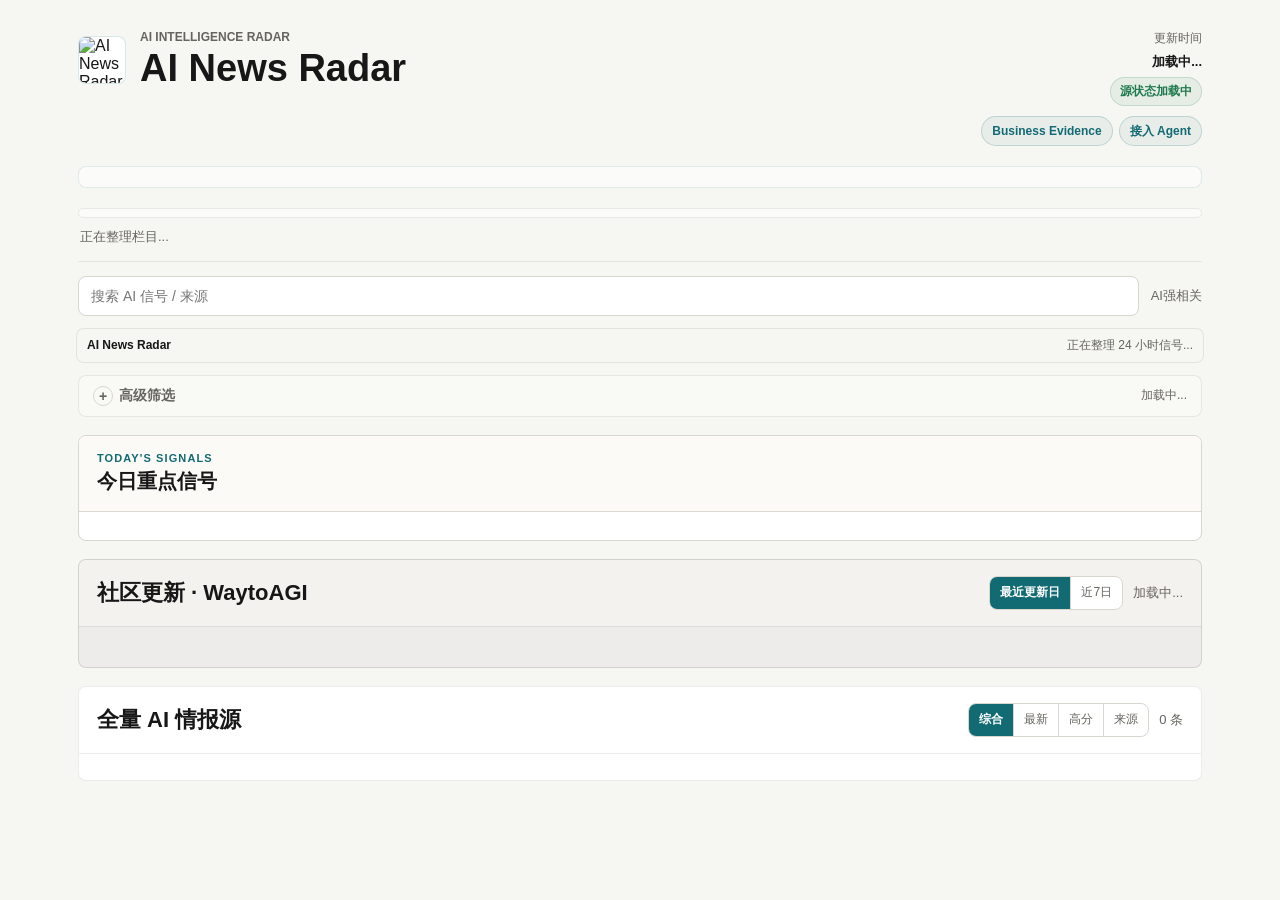
==== index.html @ 16240206 "feat: add english business evidence layer" ====
<!doctype html>
<html lang="zh-CN">
  <head>
    <meta charset="UTF-8" />
    <meta name="viewport" content="width=device-width, initial-scale=1.0" />
    <title>AI News Radar｜24 小时 AI 更新雷达</title>
    <meta
      name="description"
      content="自动整理过去 24 小时值得看的 AI、模型和开发者工具更新；伯乐Skill（Scout Skill）帮你从一堆信源里选出千里马。"
    />
    <link rel="canonical" href="https://learnprompt.github.io/ai-news-radar/" />
    <meta property="og:title" content="AI News Radar｜24 小时 AI 更新雷达" />
    <meta
      property="og:description"
      content="自动整理过去 24 小时值得看的 AI、模型和开发者工具更新；伯乐Skill（Scout Skill）帮你从一堆信源里选出千里马。"
    />
    <meta property="og:type" content="website" />
    <meta property="og:url" content="https://learnprompt.github.io/ai-news-radar/" />
    <meta property="og:site_name" content="AI News Radar" />
    <meta name="application-name" content="AI News Radar" />
    <meta name="theme-color" content="#f6f6f2" />
    <meta name="mobile-web-app-capable" content="yes" />
    <meta name="apple-mobile-web-app-title" content="AI News Radar" />
    <meta name="apple-mobile-web-app-capable" content="yes" />
    <meta name="apple-mobile-web-app-status-bar-style" content="default" />
    <meta name="twitter:card" content="summary" />
    <meta name="twitter:title" content="AI News Radar｜24 小时 AI 更新雷达" />
    <meta
      name="twitter:description"
      content="自动整理过去 24 小时值得看的 AI、模型和开发者工具更新；伯乐Skill（Scout Skill）帮你从一堆信源里选出千里马。"
    />
    <link rel="icon" href="./assets/logo.svg" type="image/svg+xml" />
    <link rel="icon" href="./assets/icons/favicon-32.png" sizes="32x32" type="image/png" />
    <link rel="apple-touch-icon" href="./assets/icons/apple-touch-icon.png" sizes="180x180" />
    <link rel="manifest" href="./site.webmanifest" />
    <link rel="stylesheet" href="./assets/styles.css?v=ui-polish-0626a" />
  </head>
  <body>
    <main class="shell">
      <header class="hero">
        <div class="hero-main">
          <div class="hero-headline">
            <img class="hero-logo" src="./assets/logo.svg" alt="AI News Radar Logo" />
            <div>
              <p class="hero-tag">AI INTELLIGENCE RADAR</p>
              <h1>AI News Radar</h1>
            </div>
          </div>
        </div>
        <div class="hero-meta">
          <span class="updated-label">更新时间</span>
          <span class="updated" id="updatedAt">加载中...</span>
          <span class="source-status-pill" id="sourceStatusPill">源状态加载中</span>
          <div class="hero-links" aria-label="项目入口">
            <a class="hero-link" href="./business.html">Business Evidence</a>
            <a
              class="hero-link"
              href="https://github.com/moonstachain/ai-news-radar"
              target="_blank"
              rel="noopener noreferrer"
            >接入 Agent</a>
          </div>
        </div>

        <section class="stats" id="stats"></section>

        <section class="section-nav-wrap" aria-label="内容栏目">
          <div class="section-tabs" id="sectionTabs" role="tablist" aria-label="AI 新闻栏目"></div>
          <div class="section-summary" id="sectionSummary">正在整理栏目...</div>
        </section>
      </header>

      <section class="primary-controls">
        <input id="searchInput" type="search" placeholder="搜索 AI 信号 / 来源" />
        <div class="mode-hint" id="modeHint">AI强相关</div>
      </section>

      <div class="sticky-summary-bar" aria-label="当前视图摘要">
        <strong>AI News Radar</strong>
        <span id="stickySummaryText">正在整理 24 小时信号...</span>
      </div>

      <details class="advanced-panel">
        <summary>
          <span>高级筛选</span>
          <span class="advanced-summary" id="advancedSummary">加载中...</span>
        </summary>
        <div class="advanced-content">
          <div class="advanced-controls">
            <label class="field">
              <span>时间范围</span>
              <select id="timeRangeSelect" aria-label="时间范围">
                <option value="24h">过去 24 小时</option>
              </select>
            </label>
            <label class="field">
              <span>来源类型</span>
              <select id="sourceTypeSelect">
                <option value="">全部来源</option>
                <option value="official">官方 / 一手</option>
                <option value="media">精选媒体 / 日报</option>
                <option value="community">社区 / HN / Builders</option>
                <option value="rss">RSS / OPML</option>
                <option value="aggregate">聚合源</option>
                <option value="creator">自媒体</option>
                <option value="advanced">进阶源</option>
              </select>
            </label>
            <label class="field">
              <span>内容类型</span>
              <select id="sectionSelect"></select>
            </label>
            <label class="field">
              <span>信号等级</span>
              <select id="signalLevelSelect">
                <option value="">全部信号</option>
                <option value="high">高优先级</option>
                <option value="curated">精选 / 官方</option>
                <option value="multi">多源验证</option>
              </select>
            </label>
            <label class="field">
              <span>具体来源</span>
              <select id="siteSelect">
                <option value="">全部站点</option>
              </select>
            </label>
            <div class="field">
              <span>AI 相关度</span>
              <div class="mode-switch">
                <button id="modeAiBtn" class="mode-btn active" type="button">AI强相关</button>
                <button id="modeAllBtn" class="mode-btn" type="button">全量</button>
              </div>
            </div>
            <label id="allDedupeWrap" class="all-dedupe" for="allDedupeToggle">
              <input id="allDedupeToggle" type="checkbox" checked />
              <span class="all-dedupe-dot"></span>
              <span id="allDedupeLabel">去重开</span>
            </label>
          </div>
          <div class="source-health" id="sourceHealth">源状态加载中...</div>
          <details class="source-detail-panel">
            <summary>查看源状态详情</summary>
            <div class="source-health-details" id="sourceHealthDetails"></div>
            <section class="coverage-strip" id="coverageStrip" aria-label="Source coverage status"></section>
            <section class="source-status-table" id="sourceStatusTable" aria-label="源状态详情"></section>
            <section class="site-pills" id="sitePills"></section>
          </details>
        </div>
      </details>

      <section class="bole-picks-wrap" aria-label="今日 Top 3" id="bolePicksWrap">
        <div class="bole-picks-head">
          <div>
            <p class="section-eyebrow">TODAY'S SIGNALS</p>
            <h2 id="topStoriesTitle">今日重点信号</h2>
          </div>
          <div class="bole-head-tools">
            <div class="bole-view-toggle" id="boleViewToggle" hidden>
              <button id="boleHotBtn" class="mode-btn" type="button">当前热点</button>
              <button id="boleTimelineBtn" class="mode-btn" type="button">时间线</button>
            </div>
            <span id="bolePicksMeta">按评分排序</span>
          </div>
        </div>
        <div id="bolePicksList" class="bole-board"></div>
      </section>

      <section class="waytoagi-wrap">
        <div class="waytoagi-head">
          <h2>社区更新 · WaytoAGI</h2>
          <div class="waytoagi-tools">
            <div class="waytoagi-switch">
              <button id="waytoagiTodayBtn" class="waytoagi-btn active" type="button">最近更新日</button>
              <button id="waytoagi7dBtn" class="waytoagi-btn" type="button">近7日</button>
            </div>
            <span id="waytoagiUpdatedAt">加载中...</span>
          </div>
        </div>
        <div id="waytoagiMeta" class="waytoagi-meta"></div>
        <div id="waytoagiList" class="waytoagi-list"></div>
      </section>

      <section class="list-wrap">
        <div class="list-head">
          <h2 id="listTitle">全量 AI 情报源</h2>
          <div class="list-head-tools">
            <div class="list-sort-tools" id="listSortTools" role="group" aria-label="全量列表排序">
              <button class="list-sort-btn active" type="button" data-sort="priority" title="综合来源权重、AI相关度、新鲜度与信号强度">综合</button>
              <button class="list-sort-btn" type="button" data-sort="latest" title="按发布时间或发现时间倒序">最新</button>
              <button class="list-sort-btn" type="button" data-sort="ai" title="按高相关度信号倒序">高分</button>
              <button class="list-sort-btn" type="button" data-sort="source" title="按来源聚合度整理">来源</button>
            </div>
            <span id="resultCount">0 条</span>
          </div>
        </div>
        <div id="newsList" class="news-list"></div>
      </section>

    </main>

    <template id="itemTpl">
      <article class="news-card">
        <a class="title" target="_blank" rel="noopener noreferrer"></a>
        <div class="meta-row">
          <span class="site"></span>
          <span class="category"></span>
          <span class="source"></span>
          <time class="time"></time>
        </div>
        <p class="news-summary"></p>
      </article>
    </template>

    <script src="https://cdn.jsdelivr.net/npm/gsap@3.13.0/dist/gsap.min.js" integrity="sha384-HOvlOYPIs/zjoIkWUGXkVmXsjr8GuZLV+Q+rcPwmJOVZVpvTSXQChiN4t9Euv9Vc" crossorigin="anonymous" defer></script>
    <script src="./assets/motion.js?v=ui-adjustment-0620a" defer></script>
    <script src="./assets/app.js?v=ui-polish-0626a" defer></script>
  </body>
</html>
---- assets/styles.css ----
:root {
  --bg: #f6f6f2;
  --bg-alt: #eeecea;
  --surface: #ffffff;
  --surface-soft: #fbfaf7;
  --surface-alt: #f4f2ef;
  --ink: #171717;
  --ink-soft: #3f3d39;
  --muted: #66645f;
  --muted-soft: #8b8780;
  --line: #d9d6ce;
  --line-soft: rgba(23, 23, 23, 0.08);
  --accent: #126a73;
  --accent-warm: #b55231;
  --good: #1f7a4d;
  --warn: #9a6700;
  --bad: #b42318;
  --radius: 8px;
}

* {
  box-sizing: border-box;
}

html,
body {
  margin: 0;
  min-height: 100%;
  font-family: -apple-system, BlinkMacSystemFont, "Segoe UI", "Noto Sans SC", "Microsoft YaHei", sans-serif;
  color: var(--ink);
  background: var(--bg);
}

button,
input,
select {
  font: inherit;
}

button {
  cursor: pointer;
}

.shell {
  max-width: 1160px;
  margin: 0 auto;
  padding: 30px 18px 56px;
}

.hero {
  display: grid;
  grid-template-columns: minmax(0, 1fr) auto;
  gap: 18px 28px;
  padding-bottom: 14px;
  border-bottom: 1px solid var(--line-soft);
}

.hero-main {
  min-width: 0;
}

.hero-headline {
  display: flex;
  gap: 14px;
  align-items: center;
}

.hero-headline > div {
  min-width: 0;
}

.hero-logo {
  width: 48px;
  height: 48px;
  border: 1px solid rgba(18, 106, 115, 0.16);
  border-radius: var(--radius);
  background: var(--surface);
}

.hero-tag {
  margin: 0;
  font-size: 12px;
  letter-spacing: 0;
  color: var(--muted);
  font-weight: 720;
}

.hero h1 {
  margin: 4px 0 0;
  font-size: 38px;
  line-height: 1.08;
  overflow-wrap: break-word;
}

.hero-meta {
  align-self: start;
  display: grid;
  gap: 6px;
  min-width: 178px;
  padding: 0;
  border: 0;
  border-radius: var(--radius);
  background: transparent;
  justify-items: end;
  text-align: right;
}

.updated-label {
  color: var(--muted);
  font-size: 12px;
}

.updated {
  color: var(--ink);
  font-size: 13px;
  font-weight: 700;
}

.source-status-pill {
  display: inline-flex;
  width: max-content;
  max-width: 100%;
  align-items: center;
  gap: 6px;
  border: 1px solid rgba(31, 122, 77, 0.18);
  border-radius: 999px;
  padding: 5px 9px;
  color: var(--good);
  background: rgba(31, 122, 77, 0.07);
  font-size: 12px;
  font-weight: 740;
}

.source-status-pill.warn {
  color: var(--warn);
  border-color: rgba(154, 103, 0, 0.22);
  background: rgba(154, 103, 0, 0.08);
}

.source-status-pill.bad {
  color: var(--bad);
  border-color: rgba(180, 35, 24, 0.22);
  background: rgba(180, 35, 24, 0.07);
}

.hero-links {
  display: flex;
  flex-wrap: wrap;
  justify-content: flex-end;
  gap: 6px;
  margin-top: 4px;
}

.hero-link {
  display: inline-flex;
  align-items: center;
  justify-content: center;
  min-height: 30px;
  border: 1px solid rgba(18, 106, 115, 0.2);
  border-radius: 999px;
  padding: 5px 10px;
  color: var(--accent);
  background: rgba(18, 106, 115, 0.06);
  font-size: 12px;
  font-weight: 740;
  line-height: 1;
  text-decoration: none;
  white-space: nowrap;
}

.hero-link:hover {
  border-color: rgba(18, 106, 115, 0.36);
  background: rgba(18, 106, 115, 0.1);
}

.business-body {
  background: #f4f4ef;
}

.business-shell {
  width: min(1180px, calc(100% - 32px));
  margin: 0 auto;
  padding: 30px 0 58px;
}

.business-hero,
.business-section-head,
.business-two-col {
  display: flex;
  align-items: flex-start;
  justify-content: space-between;
  gap: 22px;
}

.business-hero {
  border-bottom: 1px solid var(--line-soft);
  padding-bottom: 18px;
}

.business-hero h1 {
  margin: 6px 0 0;
  font-size: clamp(34px, 6vw, 64px);
  line-height: 0.96;
  max-width: 860px;
}

.business-subtitle {
  max-width: 760px;
  margin: 14px 0 0;
  color: var(--ink-soft);
  font-size: 17px;
  line-height: 1.55;
}

.business-nav {
  display: flex;
  flex-wrap: wrap;
  justify-content: flex-end;
  gap: 8px;
}

.business-kpis {
  display: grid;
  grid-template-columns: repeat(4, minmax(0, 1fr));
  gap: 10px;
  margin: 18px 0;
}

.business-kpi,
.business-card,
.business-cluster,
.business-case,
.business-source-list {
  border: 1px solid var(--line-soft);
  border-radius: var(--radius);
  background: rgba(255, 255, 255, 0.72);
}

.business-kpi {
  padding: 15px;
}

.business-kpi strong {
  display: block;
  font-size: 26px;
  line-height: 1;
}

.business-kpi span {
  display: block;
  margin-top: 7px;
  color: var(--muted);
  font-size: 13px;
  font-weight: 720;
}

.business-section {
  margin-top: 26px;
}

.business-section h2 {
  margin: 4px 0 0;
  font-size: 24px;
}

.business-brief-grid {
  display: grid;
  grid-template-columns: repeat(2, minmax(0, 1fr));
  gap: 12px;
  margin-top: 12px;
}

.business-card,
.business-case {
  padding: 16px;
}

.business-card h3,
.business-cluster h3,
.business-case h3 {
  margin: 0;
  font-size: 18px;
  line-height: 1.28;
}

.business-card p,
.business-cluster p,
.business-case p {
  color: var(--ink-soft);
  line-height: 1.5;
}

.business-card ul {
  margin: 12px 0 0;
  padding-left: 18px;
}

.business-card li {
  margin: 6px 0;
  color: var(--muted);
}

.business-card a,
.business-case a {
  color: var(--accent);
  text-decoration: none;
}

.business-rank {
  color: var(--accent-warm);
  font-size: 12px;
  font-weight: 800;
  margin-bottom: 8px;
}

.business-tags {
  display: flex;
  flex-wrap: wrap;
  gap: 6px;
  margin-top: 10px;
}

.business-tags span {
  border: 1px solid rgba(18, 106, 115, 0.16);
  border-radius: 999px;
  padding: 4px 8px;
  color: var(--accent);
  background: rgba(18, 106, 115, 0.06);
  font-size: 12px;
  font-weight: 740;
}

.business-action {
  margin-top: 12px;
  border-left: 3px solid var(--accent);
  padding-left: 10px;
  color: var(--ink);
  font-size: 13px;
  line-height: 1.45;
}

.business-cluster-list,
.business-case-list {
  display: grid;
  gap: 10px;
  margin-top: 12px;
}

.business-cluster {
  display: grid;
  grid-template-columns: 58px minmax(0, 1fr);
  gap: 14px;
  padding: 15px;
}

.business-cluster-score {
  display: grid;
  place-items: center;
  width: 48px;
  height: 48px;
  border-radius: var(--radius);
  background: rgba(181, 82, 49, 0.1);
  color: var(--accent-warm);
  font-weight: 820;
}

.business-two-col {
  display: grid;
  grid-template-columns: minmax(0, 1.35fr) minmax(300px, 0.65fr);
}

.business-source-list {
  display: grid;
  gap: 0;
  margin-top: 12px;
  overflow: hidden;
}

.business-source-row {
  display: flex;
  justify-content: space-between;
  gap: 14px;
  border-bottom: 1px solid var(--line-soft);
  padding: 10px 12px;
  color: var(--ink-soft);
  font-size: 13px;
}

.business-source-row:last-child {
  border-bottom: 0;
}

.business-source-row strong {
  color: var(--bad);
}

.business-source-row.ok strong {
  color: var(--good);
}

.stats {
  grid-column: 1 / -1;
  display: flex;
  min-width: 0;
  flex-wrap: nowrap;
  align-items: center;
  gap: clamp(6px, 1.2vw, 14px);
  margin-top: 2px;
  border: 1px solid rgba(18, 106, 115, 0.12);
  border-radius: var(--radius);
  padding: 10px 14px;
  background: rgba(255, 255, 255, 0.58);
  overflow: hidden;
  white-space: nowrap;
}

.section-nav-wrap {
  grid-column: 1 / -1;
  display: grid;
  gap: 10px;
  padding-top: 2px;
}

.section-tabs {
  display: flex;
  gap: 4px;
  align-items: center;
  overflow-x: auto;
  scrollbar-width: none;
  -webkit-overflow-scrolling: touch;
  border: 1px solid var(--line-soft);
  border-radius: var(--radius);
  padding: 4px;
  background: rgba(255, 255, 255, 0.52);
}

.section-tabs::-webkit-scrollbar {
  display: none;
}

.section-tab {
  flex: 0 0 auto;
  min-height: 40px;
  display: inline-flex;
  align-items: center;
  gap: 8px;
  border: 1px solid transparent;
  border-radius: var(--radius);
  padding: 0 11px;
  color: var(--muted);
  background: transparent;
  font-size: 13px;
}

.section-tab span,
.section-tab strong {
  line-height: 1;
  white-space: nowrap;
}

.section-tab strong {
  min-width: 22px;
  border-radius: 999px;
  padding: 3px 6px;
  color: var(--accent);
  background: transparent;
  font-size: 11px;
  text-align: center;
}

.section-tab.active {
  color: #fff;
  border-color: var(--accent);
  background: var(--accent);
  font-weight: 780;
}

.section-tab.active strong {
  color: var(--accent);
  background: #fff;
}

.section-summary {
  min-width: 0;
  border: 0;
  border-radius: 0;
  padding: 0 2px;
  color: var(--muted);
  background: transparent;
  font-size: 13px;
  line-height: 1.45;
  overflow-wrap: anywhere;
}

.stat {
  min-width: 0;
  display: inline-flex;
  flex: 0 1 auto;
  align-items: center;
  gap: 4px;
  border: 0;
  background: transparent;
  border-radius: 0;
  padding: 0;
}

.stat-prefix {
  flex: 0 0 auto;
  color: var(--ink);
  font-size: clamp(13px, 1.35vw, 15px);
  line-height: 1;
  font-weight: 780;
  white-space: nowrap;
}

.stat .k {
  font-size: 12px;
  line-height: 1;
  color: var(--muted);
  white-space: nowrap;
}

.stat .v {
  margin-top: 0;
  font-size: clamp(15px, 1.65vw, 19px);
  line-height: 1;
  font-weight: 820;
  font-variant-numeric: tabular-nums;
  white-space: nowrap;
}

.stat + .stat::before {
  content: "·";
  color: var(--muted-soft);
  margin-right: 0;
}

.coverage-strip {
  grid-column: 1 / -1;
  display: grid;
  grid-template-columns: repeat(3, minmax(0, 1fr));
  gap: 8px;
  padding: 0 12px 12px;
}

.coverage-card {
  min-width: 0;
  display: grid;
  gap: 4px;
  border: 1px solid var(--line);
  border-radius: var(--radius);
  padding: 10px 11px;
  background: var(--surface-soft);
}

.coverage-card strong {
  min-width: 0;
  color: var(--ink);
  font-size: 17px;
  line-height: 1.15;
  overflow-wrap: anywhere;
}

.coverage-label,
.coverage-meta {
  min-width: 0;
  color: var(--muted);
  font-size: 11px;
  line-height: 1.3;
  overflow-wrap: anywhere;
}

.coverage-card.ok strong {
  color: var(--good);
}

.coverage-card.warn strong {
  color: var(--warn);
}

.coverage-card.signal {
  border-color: rgba(18, 106, 115, 0.3);
}

.coverage-card.official {
  border-color: rgba(31, 122, 77, 0.28);
}

.coverage-card.builders {
  border-color: rgba(181, 82, 49, 0.32);
}

.coverage-card.creator {
  border-color: rgba(135, 72, 96, 0.3);
}

.coverage-card.aggregate {
  border-color: rgba(102, 100, 95, 0.32);
}

.coverage-card.private {
  border-color: rgba(154, 103, 0, 0.3);
}

.primary-controls {
  margin-top: 14px;
  display: grid;
  grid-template-columns: minmax(0, 1fr) auto;
  gap: 12px;
  align-items: center;
}

input,
select {
  width: 100%;
  border: 1px solid var(--line);
  background: var(--surface);
  color: var(--ink);
  border-radius: var(--radius);
  padding: 11px 12px;
  font-size: 14px;
}

input:focus,
select:focus,
button:focus-visible,
summary:focus-visible {
  outline: 2px solid rgba(18, 106, 115, 0.35);
  outline-offset: 2px;
}

.mode-hint {
  color: var(--muted);
  font-size: 13px;
  white-space: nowrap;
}

.sticky-summary-bar {
  position: sticky;
  z-index: 9;
  top: 0;
  display: flex;
  min-width: 0;
  align-items: center;
  justify-content: space-between;
  gap: 12px;
  margin: 12px -2px 0;
  border: 1px solid rgba(23, 23, 23, 0.08);
  border-radius: var(--radius);
  padding: 8px 10px;
  color: var(--muted);
  background: rgba(246, 246, 242, 0.88);
  backdrop-filter: blur(12px);
  font-size: 12px;
}

.sticky-summary-bar strong {
  flex: 0 0 auto;
  color: var(--ink);
  font-size: 12px;
}

.sticky-summary-bar span {
  min-width: 0;
  overflow: hidden;
  text-align: right;
  text-overflow: ellipsis;
  white-space: nowrap;
}

.advanced-panel {
  margin-top: 12px;
  border: 1px solid rgba(23, 23, 23, 0.08);
  border-radius: var(--radius);
  background: rgba(251, 250, 247, 0.66);
}

.advanced-panel > summary {
  position: relative;
  display: flex;
  justify-content: space-between;
  gap: 12px;
  align-items: center;
  padding: 11px 14px 11px 40px;
  color: var(--ink);
  font-size: 14px;
  font-weight: 700;
  list-style: none;
  cursor: pointer;
}

.advanced-panel:not([open]) > summary {
  color: var(--muted);
  font-weight: 650;
}

.advanced-panel > summary::-webkit-details-marker {
  display: none;
}

.advanced-panel > summary::before {
  content: "+";
  width: 18px;
  height: 18px;
  position: absolute;
  left: 14px;
  top: 50%;
  transform: translateY(-50%);
  display: grid;
  place-items: center;
  border: 1px solid var(--line);
  border-radius: 50%;
  color: var(--muted);
  font-weight: 700;
}

.advanced-panel > summary > span:first-child {
  min-width: 0;
}

.advanced-panel[open] > summary::before {
  content: "-";
}

.advanced-summary {
  color: var(--muted);
  font-size: 12px;
  font-weight: 400;
  white-space: nowrap;
}

.advanced-content {
  display: grid;
  gap: 14px;
  padding: 0 14px 14px;
  border-top: 1px solid var(--line-soft);
}

.advanced-controls {
  display: grid;
  grid-template-columns: repeat(4, minmax(0, 1fr));
  gap: 10px;
  align-items: end;
  padding-top: 14px;
}

.field {
  display: grid;
  gap: 6px;
  color: var(--muted);
  font-size: 12px;
}

.mode-switch {
  display: inline-flex;
  border: 1px solid var(--line);
  border-radius: var(--radius);
  overflow: hidden;
  background: var(--surface-soft);
}

.mode-btn {
  min-height: 40px;
  border: 0;
  border-left: 1px solid var(--line);
  background: transparent;
  color: var(--muted);
  padding: 0 13px;
  font-size: 13px;
}

.mode-btn:first-child {
  border-left: 0;
}

.mode-btn.active {
  background: var(--accent);
  color: #fff;
  font-weight: 700;
}

.all-dedupe {
  display: none;
  min-height: 40px;
  align-items: center;
  gap: 8px;
  border: 1px solid var(--line);
  border-radius: var(--radius);
  padding: 0 12px;
  font-size: 13px;
  color: var(--muted);
  background: var(--surface-soft);
  cursor: pointer;
  user-select: none;
}

.all-dedupe.show {
  display: inline-flex;
}

.all-dedupe input {
  position: absolute;
  opacity: 0;
  width: 0;
  height: 0;
}

.all-dedupe-dot {
  width: 12px;
  height: 12px;
  border-radius: 50%;
  border: 1px solid rgba(23, 23, 23, 0.25);
  background: rgba(23, 23, 23, 0.16);
}

.all-dedupe input:checked + .all-dedupe-dot {
  border-color: rgba(18, 106, 115, 0.65);
  background: var(--accent);
}

.source-health {
  display: grid;
  gap: 10px;
}

.source-health-summary {
  display: flex;
  min-width: 0;
  align-items: center;
  justify-content: space-between;
  gap: 12px;
  border: 1px solid rgba(31, 122, 77, 0.16);
  border-radius: var(--radius);
  padding: 11px 12px;
  color: var(--muted);
  background: rgba(31, 122, 77, 0.05);
  font-size: 13px;
  line-height: 1.4;
}

.source-health-summary strong {
  color: var(--good);
  font-size: 15px;
}

.source-health-summary.warn {
  border-color: rgba(154, 103, 0, 0.2);
  background: rgba(154, 103, 0, 0.07);
}

.source-health-summary.warn strong {
  color: var(--warn);
}

.source-health-summary.bad {
  border-color: rgba(180, 35, 24, 0.22);
  background: rgba(180, 35, 24, 0.06);
}

.source-health-summary.bad strong {
  color: var(--bad);
}

.source-detail-panel {
  border: 1px solid var(--line-soft);
  border-radius: var(--radius);
  background: rgba(255, 255, 255, 0.48);
  overflow: hidden;
}

.source-detail-panel > summary {
  display: flex;
  align-items: center;
  justify-content: space-between;
  gap: 10px;
  padding: 10px 12px;
  color: var(--accent);
  font-size: 13px;
  font-weight: 760;
  cursor: pointer;
  list-style: none;
}

.source-detail-panel > summary::-webkit-details-marker {
  display: none;
}

.source-detail-panel > summary::after {
  content: "+";
  color: var(--muted);
  font-weight: 800;
}

.source-detail-panel[open] > summary::after {
  content: "-";
}

.source-health-details {
  display: grid;
  gap: 10px;
  padding: 0 12px 12px;
}

.health-grid {
  display: grid;
  grid-template-columns: repeat(6, minmax(0, 1fr));
  gap: 8px;
}

.health-metric {
  display: grid;
  gap: 3px;
  min-width: 0;
  border: 1px solid var(--line);
  border-radius: var(--radius);
  padding: 9px 10px;
  background: var(--surface-soft);
}

.health-metric-button {
  width: 100%;
  color: inherit;
  font: inherit;
  text-align: left;
  cursor: pointer;
}

.health-metric-button:hover,
.health-metric-button:focus-visible {
  border-color: var(--accent);
  outline: none;
}

.health-metric strong {
  font-size: 18px;
}

.health-label {
  color: var(--muted);
  font-size: 12px;
}

.health-metric.ok strong {
  color: var(--good);
}

.health-metric.warn strong {
  color: var(--warn);
}

.health-metric.bad strong {
  color: var(--bad);
}

.health-empty,
.health-ok {
  border: 1px dashed var(--line);
  border-radius: var(--radius);
  padding: 10px 12px;
  color: var(--muted);
  font-size: 13px;
}

.health-ok {
  color: var(--good);
  border-style: solid;
  background: rgba(31, 122, 77, 0.06);
}

.health-issues {
  display: grid;
  gap: 8px;
}

.health-author-list {
  border: 1px solid var(--line);
  border-radius: var(--radius);
  padding: 10px 12px;
  background: var(--surface-soft);
}

.health-author-list-title {
  font-size: 13px;
  font-weight: 700;
}

.health-author-list-meta {
  margin-top: 3px;
  color: var(--muted);
  font-size: 12px;
}

.health-author-list-items {
  display: flex;
  max-height: 220px;
  margin-top: 9px;
  gap: 6px;
  overflow: auto;
  flex-wrap: wrap;
  align-content: flex-start;
}

.health-author-list-items button {
  border: 1px solid var(--line);
  border-radius: 999px;
  padding: 3px 7px;
  color: var(--ink-soft);
  background: var(--surface);
  font: inherit;
  font-size: 12px;
  line-height: 1.25;
  cursor: pointer;
}

.health-author-list-items button:hover,
.health-author-list-items button:focus-visible {
  border-color: var(--accent);
  color: var(--accent);
  outline: none;
}

.health-issue {
  border: 1px solid rgba(180, 35, 24, 0.22);
  border-radius: var(--radius);
  padding: 10px 12px;
  background: rgba(180, 35, 24, 0.04);
}

.health-issue-title {
  color: var(--bad);
  font-size: 13px;
  font-weight: 700;
}

.health-issue ul {
  margin: 7px 0 0;
  padding-left: 18px;
  color: var(--muted);
  font-size: 12px;
  line-height: 1.45;
}

.source-status-table {
  padding: 0 12px 12px;
}

.source-table {
  display: grid;
  border: 1px solid var(--line-soft);
  border-radius: var(--radius);
  overflow: hidden;
  background: var(--surface);
}

.source-table-row {
  display: grid;
  grid-template-columns: minmax(160px, 1.4fr) minmax(96px, 0.8fr) minmax(64px, 0.5fr) minmax(56px, 0.4fr);
  gap: 10px;
  align-items: center;
  border-top: 1px solid var(--line-soft);
  padding: 9px 10px;
  color: var(--muted);
  font-size: 12px;
}

.source-table-row:first-child {
  border-top: 0;
}

.source-table-head {
  color: var(--ink-soft);
  background: rgba(246, 246, 242, 0.74);
  font-weight: 780;
}

.source-table-row span {
  min-width: 0;
  overflow: hidden;
  text-overflow: ellipsis;
  white-space: nowrap;
}

.source-table-row .ok {
  color: var(--good);
  font-weight: 760;
}

.source-table-row .bad {
  color: var(--bad);
  font-weight: 760;
}

.site-pills {
  display: flex;
  flex-wrap: wrap;
  gap: 8px;
  padding: 0 12px 12px;
}

.pill {
  border: 1px solid var(--line);
  background: var(--surface-soft);
  color: var(--ink);
  border-radius: 999px;
  padding: 6px 11px;
  cursor: pointer;
  font-size: 12px;
}

.pill.active {
  background: rgba(18, 106, 115, 0.11);
  border-color: rgba(18, 106, 115, 0.5);
  color: var(--accent);
  font-weight: 700;
}

.bole-picks-wrap,
.list-wrap,
.waytoagi-wrap {
  margin-top: 18px;
  border: 1px solid var(--line-soft);
  border-radius: var(--radius);
  background: var(--surface);
  overflow: hidden;
}

.list-wrap {
  background: var(--surface);
}

/* 双色交替：WaytoAGI 版块用深一档的底色，与伯乐精选 / AI信号流形成节奏感 */
.waytoagi-wrap {
  background: var(--bg-alt);
  border-color: rgba(23, 23, 23, 0.12);
}

.bole-picks-head,
.list-head,
.waytoagi-head {
  padding: 16px 18px;
  display: flex;
  flex-wrap: nowrap;
  justify-content: space-between;
  align-items: center;
  gap: 12px;
  border-bottom: 1px solid var(--line-soft);
  background: var(--surface);
}

/* WaytoAGI header 用对应的深档底色 */
.waytoagi-head {
  background: var(--surface-alt);
  border-bottom-color: rgba(23, 23, 23, 0.1);
}

.bole-picks-head h2,
.list-head h2,
.waytoagi-head h2 {
  margin: 0;
  font-size: 22px;
}

#bolePicksMeta,
#resultCount,
#waytoagiUpdatedAt {
  color: var(--muted);
  font-size: 13px;
  white-space: nowrap;
}

#bolePicksMeta {
  display: none;
}

.list-head-tools {
  display: flex;
  align-items: center;
  justify-content: flex-end;
  gap: 10px;
  min-width: 0;
  flex-wrap: wrap;
}

.list-sort-tools {
  display: inline-flex;
  max-width: 100%;
  border: 1px solid var(--line);
  border-radius: var(--radius);
  overflow: hidden;
  background: var(--surface);
}

.list-sort-btn {
  min-height: 32px;
  border: 0;
  border-left: 1px solid var(--line);
  padding: 0 10px;
  background: transparent;
  color: var(--muted);
  cursor: pointer;
  font-size: 12px;
  white-space: nowrap;
}

.list-sort-btn:first-child {
  border-left: 0;
}

.list-sort-btn.active {
  background: var(--accent);
  color: #fff;
  font-weight: 780;
}

.section-eyebrow {
  margin: 0 0 4px;
  color: var(--accent);
  font-size: 11px;
  font-weight: 800;
  letter-spacing: 0.1em;
}

.bole-picks-wrap {
  position: relative;
  border-color: var(--line);
  background: var(--surface);
  box-shadow: none;
}

.bole-picks-head {
  position: relative;
  border-bottom-color: var(--line);
  background: var(--surface-soft);
}

.bole-picks-head > div:first-child {
  flex: 0 0 auto;
  min-width: max-content;
}

.bole-picks-head h2 {
  font-size: 20px;
  letter-spacing: 0;
  white-space: nowrap;
}

.bole-head-tools {
  display: flex;
  align-items: center;
  gap: 10px;
  min-width: 0;
  flex-wrap: nowrap;
  justify-content: flex-end;
  flex: 1 1 auto;
  overflow: hidden;
}

.bole-view-toggle {
  flex: 0 0 auto;
  display: flex;
  border: 1px solid var(--line);
  border-radius: var(--radius);
  overflow: hidden;
  background: var(--surface);
}

.bole-view-toggle .mode-btn {
  min-height: 32px;
  font-size: 12.5px;
  cursor: pointer;
}

.bole-view-toggle[hidden] {
  display: none;
}

.bole-more-btn,
.list-more-btn {
  display: block;
  width: calc(100% - 32px);
  margin: 0 16px 16px;
  border: 1px solid var(--line);
  border-radius: var(--radius);
  background: var(--surface);
  color: var(--accent);
  cursor: pointer;
  font-size: 13px;
  font-weight: 760;
  min-height: 38px;
}

.bole-more-btn:hover,
.list-more-btn:hover {
  border-color: rgba(18, 106, 115, 0.38);
  background: rgba(18, 106, 115, 0.06);
}

.list-more-btn {
  margin-top: 12px;
}

.bole-board {
  display: grid;
  grid-template-columns: minmax(320px, 1.02fr) minmax(360px, 0.98fr);
  gap: 12px;
  padding: 14px 16px 16px;
}

.bole-lead-wrap {
  position: relative;
  min-width: 0;
}

.bole-ribbon {
  position: absolute;
  z-index: 2;
  top: 12px;
  left: 12px;
  border: 1px solid rgba(18, 106, 115, 0.22);
  border-radius: 999px;
  padding: 4px 8px;
  color: var(--accent);
  background: rgba(255, 255, 255, 0.9);
  font-size: 11px;
  font-weight: 800;
}

.bole-lead-card {
  min-height: 220px;
  height: 100%;
  display: grid;
  align-content: start;
  gap: 12px;
  padding: 72px 18px 18px;
  border: 1px solid rgba(18, 106, 115, 0.2);
  border-radius: var(--radius);
  color: var(--ink);
  text-decoration: none;
  background: linear-gradient(180deg, #ffffff 0%, var(--surface-soft) 100%);
  transition: border-color 180ms ease, background 180ms ease;
}

.bole-lead-card:hover {
  border-color: rgba(18, 106, 115, 0.5);
  background: #fff;
}

.bole-lead-top {
  position: absolute;
  top: 13px;
  right: 13px;
  left: 13px;
  display: flex;
  justify-content: space-between;
  gap: 12px;
  align-items: flex-start;
}

.bole-kicker {
  max-width: calc(100% - 76px);
  color: var(--muted);
  font-size: 12px;
  line-height: 1.35;
}

.bole-score-orb {
  width: 58px;
  height: 58px;
  flex: 0 0 auto;
  display: grid;
  place-items: center;
  border: 1px solid rgba(18, 106, 115, 0.24);
  border-radius: 50%;
  color: var(--accent);
  background: rgba(18, 106, 115, 0.08);
}

.bole-score-orb span {
  margin-top: 6px;
  font-size: 20px;
  line-height: 1;
  font-weight: 900;
}

.bole-score-orb small {
  margin-top: -13px;
  font-size: 10px;
  opacity: 0.82;
}

.bole-lead-title {
  max-width: 96%;
  font-size: clamp(21px, 2.35vw, 28px);
  line-height: 1.2;
  letter-spacing: -0.035em;
  font-weight: 820;
  overflow-wrap: anywhere;
}

.bole-lead-reason {
  max-width: 76ch;
  color: var(--muted);
  font-size: 13px;
  line-height: 1.5;
}

.bole-lead-foot {
  display: flex;
  flex-wrap: wrap;
  gap: 7px;
}

.bole-lead-foot span,
.bole-row-meta > span,
.bole-row-meta > strong {
  border: 1px solid var(--line);
  border-radius: 999px;
  padding: 3px 7px;
  background: var(--surface);
  color: var(--muted);
  font-size: 11px;
  line-height: 1.2;
}

.bole-side-list {
  position: relative;
  display: grid;
  gap: 8px;
  min-width: 0;
}

.bole-side-list::before {
  content: "";
  position: absolute;
  top: 8px;
  bottom: 8px;
  left: 76px;
  width: 1px;
  background: rgba(18, 106, 115, 0.22);
}

.bole-row {
  position: relative;
  display: grid;
  grid-template-columns: 62px minmax(0, 1fr);
  gap: 22px;
  align-items: stretch;
  color: var(--ink);
  text-decoration: none;
}

.bole-row::before {
  content: "";
  position: absolute;
  left: 72px;
  top: 18px;
  z-index: 1;
  width: 9px;
  height: 9px;
  border: 2px solid var(--accent);
  border-radius: 50%;
  background: var(--surface);
}

.bole-row-time {
  padding-top: 11px;
  color: var(--muted);
  font-size: 11px;
  line-height: 1.25;
  text-align: right;
}

.bole-row-body {
  min-width: 0;
  display: grid;
  gap: 6px;
  border: 1px solid var(--line);
  border-radius: var(--radius);
  padding: 10px 11px;
  background: var(--surface-soft);
  transition: border-color 160ms ease, background 160ms ease;
}

.bole-row:hover .bole-row-body {
  border-color: rgba(18, 106, 115, 0.42);
  background: #fff;
}

.bole-row-meta {
  display: flex;
  flex-wrap: wrap;
  gap: 6px;
  align-items: center;
}

.bole-row-meta > strong {
  color: var(--accent);
  background: rgba(18, 106, 115, 0.08);
}

.bole-row-meta .source-hit {
  font-weight: 720;
}

.bole-row-title {
  color: var(--ink);
  font-size: 14px;
  font-weight: 760;
  line-height: 1.42;
  overflow-wrap: anywhere;
}

.bole-row-reason {
  color: var(--muted);
  font-size: 12px;
  line-height: 1.4;
  overflow: hidden;
  display: -webkit-box;
  -webkit-line-clamp: 1;
  -webkit-box-orient: vertical;
}

.bole-empty {
  grid-column: 1 / -1;
  border: 1px dashed var(--line);
  border-radius: var(--radius);
  padding: 14px;
  color: var(--muted);
  font-size: 13px;
}

.bole-board {
  display: block;
  padding: 12px 16px 16px;
}

.top-stories-grid {
  display: grid;
  grid-template-columns: minmax(0, 1.15fr) minmax(300px, 0.85fr);
  gap: 12px;
  align-items: stretch;
  padding: 14px 18px 18px;
}

.top-stories-grid > .top-story-card.lead {
  grid-row: span 2;
}

.bole-story-panel {
  grid-column: 1 / -1;
  display: grid;
  gap: 10px;
  margin-top: 2px;
  border-top: 1px solid var(--line);
  padding-top: 12px;
}

.bole-story-panel-head {
  color: var(--muted);
  font-size: 12px;
  font-weight: 760;
}

.top-story-card {
  position: relative;
  min-width: 0;
  display: flex;
  flex-direction: column;
  gap: 11px;
  min-height: 0;
  border: 1px solid var(--line-soft);
  border-radius: var(--radius);
  padding: 15px;
  color: var(--ink);
  background: #fff;
  text-decoration: none;
  transition: border-color 160ms ease, background 160ms ease, transform 0.18s ease, box-shadow 0.18s ease;
}

.top-story-card.lead {
  min-height: 350px;
  padding: 20px;
  border-color: rgba(18, 106, 115, 0.22);
  background: linear-gradient(180deg, #fff 0%, rgba(18, 106, 115, 0.035) 100%);
}

.top-story-card:hover {
  border-color: rgba(18, 106, 115, 0.42);
  background: #fff;
}

.top-rank,
.source-count {
  width: max-content;
  border: 1px solid rgba(18, 106, 115, 0.26);
  border-radius: 999px;
  padding: 3px 7px;
  color: var(--accent);
  background: rgba(18, 106, 115, 0.07);
  font-size: 11px;
  font-weight: 840;
}

.intel-meta,
.intel-card-meta {
  display: flex;
  flex-wrap: wrap;
  gap: 7px;
  align-items: center;
  color: var(--muted);
  font-size: 12px;
}

.intel-meta strong,
.intel-score {
  color: var(--accent);
}

.intel-meta .source-chip {
  border: 1px solid var(--line);
  border-radius: 999px;
  padding: 3px 7px;
  background: rgba(255, 255, 255, 0.72);
  font-size: 11px;
  line-height: 1.25;
}

.top-story-title,
.intel-title {
  color: var(--ink);
  font-weight: 790;
  line-height: 1.38;
  letter-spacing: 0;
  overflow-wrap: anywhere;
}

.top-story-title {
  display: -webkit-box;
  font-size: 18px;
  min-height: 0;
  overflow: hidden;
  -webkit-line-clamp: 3;
  -webkit-box-orient: vertical;
}

.top-story-card.lead .top-story-title {
  font-size: 25px;
  line-height: 1.24;
  -webkit-line-clamp: 4;
}

.top-story-summary,
.intel-reason {
  margin: 0;
  color: var(--muted);
  font-size: 13px;
  line-height: 1.48;
  overflow-wrap: anywhere;
}

.top-story-summary {
  display: -webkit-box;
  min-height: 0;
  overflow: hidden;
  -webkit-line-clamp: 2;
  -webkit-box-orient: vertical;
}

.top-story-card.lead .top-story-summary {
  font-size: 14px;
  -webkit-line-clamp: 3;
}

.top-story-why {
  display: grid;
  gap: 5px;
  border-left: 2px solid rgba(18, 106, 115, 0.28);
  padding-left: 10px;
}

.top-story-why span {
  color: var(--ink);
  font-size: 12px;
  font-weight: 820;
}

.top-story-why p {
  margin: 0;
  color: var(--muted);
  font-size: 13px;
  line-height: 1.5;
}

.top-story-card.secondary .top-story-why p {
  display: -webkit-box;
  overflow: hidden;
  -webkit-line-clamp: 2;
  -webkit-box-orient: vertical;
}

.intel-tags,
.intel-card-sources,
.intel-sources {
  display: flex;
  flex-wrap: wrap;
  gap: 6px;
  align-items: center;
}

.signal-tag,
.intel-tags > span,
.intel-card-sources > span,
.intel-card-sources > strong,
.intel-sources {
  border: 1px solid var(--line);
  border-radius: 999px;
  padding: 3px 7px;
  color: var(--muted);
  background: rgba(255, 255, 255, 0.72);
  font-size: 11px;
  line-height: 1.25;
}

.intel-tags > span {
  color: var(--accent);
  border-color: rgba(18, 106, 115, 0.22);
  background: rgba(18, 106, 115, 0.07);
  font-weight: 720;
}

.signal-tag.tone-official,
.ai-tag.tone-official {
  color: var(--good);
  border-color: rgba(31, 122, 77, 0.32);
  background: rgba(31, 122, 77, 0.08);
}

.signal-tag.tone-hot,
.ai-tag.tone-hot,
.signal-tag.tone-community,
.ai-tag.tone-community {
  color: var(--accent-warm);
  border-color: rgba(181, 82, 49, 0.32);
  background: rgba(181, 82, 49, 0.08);
}

.signal-tag.tone-models,
.ai-tag.tone-models {
  color: #2a658a;
  border-color: rgba(42, 101, 138, 0.3);
  background: rgba(42, 101, 138, 0.08);
}

.signal-tag.tone-devtools,
.ai-tag.tone-devtools {
  color: var(--accent);
  border-color: rgba(18, 106, 115, 0.28);
  background: rgba(18, 106, 115, 0.08);
}

.signal-tag.tone-aggregate,
.ai-tag.tone-aggregate {
  color: #5f6b75;
  border-color: rgba(95, 107, 117, 0.28);
  background: rgba(95, 107, 117, 0.08);
}

.signal-tag.tone-research,
.ai-tag.tone-research {
  color: #6b568f;
  border-color: rgba(107, 86, 143, 0.3);
  background: rgba(107, 86, 143, 0.08);
}

.signal-tag.tone-products,
.ai-tag.tone-products {
  color: #8a5b20;
  border-color: rgba(138, 91, 32, 0.3);
  background: rgba(138, 91, 32, 0.08);
}

.signal-tag.tone-creator,
.ai-tag.tone-creator {
  color: #874860;
  border-color: rgba(135, 72, 96, 0.3);
  background: rgba(135, 72, 96, 0.08);
}

.signal-tag.tone-industry,
.ai-tag.tone-industry {
  color: #5c6258;
  border-color: rgba(92, 98, 88, 0.3);
  background: rgba(92, 98, 88, 0.08);
}

.signal-tag.tone-strong,
.ai-tag.tone-strong {
  color: var(--good);
  border-color: rgba(31, 122, 77, 0.28);
  background: rgba(31, 122, 77, 0.08);
}

.signal-tag.tone-default,
.ai-tag.tone-default {
  color: var(--muted);
  border-color: rgba(102, 100, 95, 0.26);
  background: rgba(102, 100, 95, 0.06);
}

.top-story-card .intel-tags {
  align-items: flex-end;
  align-content: flex-end;
  margin-top: auto;
  min-height: 28px;
  max-height: 28px;
  overflow: hidden;
}

.impact-row {
  display: flex;
  flex-wrap: wrap;
  gap: 6px;
  align-items: center;
  color: var(--muted);
  font-size: 11px;
}

.impact-row span {
  border: 1px solid var(--line-soft);
  border-radius: 999px;
  padding: 3px 7px;
  background: rgba(246, 246, 242, 0.72);
}

.source-chip {
  display: inline-flex;
  min-width: 0;
  align-items: center;
  gap: 5px;
}

.source-dot {
  width: 6px;
  height: 6px;
  flex: 0 0 auto;
  border-radius: 50%;
  background: currentColor;
  box-shadow: 0 0 0 2px rgba(255, 255, 255, 0.72);
}

.source-chip-label {
  min-width: 0;
  overflow: hidden;
  text-overflow: ellipsis;
  white-space: nowrap;
}

.kind-official {
  color: var(--good);
  border-color: rgba(31, 122, 77, 0.28);
  background: rgba(31, 122, 77, 0.08);
}

.kind-hot {
  color: var(--accent-warm);
  border-color: rgba(181, 82, 49, 0.3);
  background: rgba(181, 82, 49, 0.08);
}

.kind-aihub {
  color: var(--accent);
  border-color: rgba(18, 106, 115, 0.26);
  background: rgba(18, 106, 115, 0.07);
}

.kind-builders,
.kind-newsletter {
  color: var(--warn);
  border-color: rgba(154, 103, 0, 0.28);
  background: rgba(154, 103, 0, 0.07);
}

.kind-creator {
  color: #874860;
  border-color: rgba(135, 72, 96, 0.28);
  background: rgba(135, 72, 96, 0.07);
}

.kind-aggregate,
.kind-blogs,
.kind-default {
  color: var(--muted);
  border-color: rgba(102, 100, 95, 0.26);
  background: rgba(102, 100, 95, 0.06);
}

.source-chip.kind-official {
  color: var(--good);
  border-color: rgba(31, 122, 77, 0.28);
  background: rgba(31, 122, 77, 0.08);
}

.source-chip.kind-hot {
  color: var(--accent-warm);
  border-color: rgba(181, 82, 49, 0.3);
  background: rgba(181, 82, 49, 0.08);
}

.source-chip.kind-aihub {
  color: var(--accent);
  border-color: rgba(18, 106, 115, 0.26);
  background: rgba(18, 106, 115, 0.07);
}

.source-chip.kind-builders,
.source-chip.kind-newsletter {
  color: var(--warn);
  border-color: rgba(154, 103, 0, 0.28);
  background: rgba(154, 103, 0, 0.07);
}

.source-chip.kind-creator {
  color: #874860;
  border-color: rgba(135, 72, 96, 0.28);
  background: rgba(135, 72, 96, 0.07);
}

.source-chip.kind-aggregate,
.source-chip.kind-blogs,
.source-chip.kind-default {
  color: var(--muted);
  border-color: rgba(102, 100, 95, 0.26);
  background: rgba(102, 100, 95, 0.06);
}

.intel-sources {
  justify-self: start;
  border-radius: var(--radius);
  line-height: 1.35;
}

.news-list {
  padding: 8px 18px 18px;
  gap: 8px;
}

.intel-card {
  min-width: 0;
  display: grid;
  gap: 8px;
  border: 1px solid var(--line);
  border-radius: var(--radius);
  padding: 13px 14px;
  background: var(--surface);
  transition: transform 0.18s ease, box-shadow 0.18s ease, border-color 0.18s ease;
}

.intel-card:hover {
  border-color: rgba(18, 106, 115, 0.32);
  background: #fff;
}

.intel-card-rank {
  color: var(--accent);
  font-weight: 800;
}

.intel-title {
  display: block;
  font-size: 16px;
  text-decoration: none;
}

.intel-title:hover {
  color: var(--accent);
}

.intel-score.hot {
  color: var(--accent-warm);
}

.intel-score.strong {
  color: var(--good);
}

.intel-card-sources {
  min-width: 0;
}

.intel-card-sources > span,
.intel-card-sources > strong {
  max-width: 260px;
  overflow: hidden;
  text-overflow: ellipsis;
  white-space: nowrap;
}

.bole-compact-list {
  position: relative;
  display: grid;
  grid-template-columns: 1fr;
  gap: 8px;
}

.bole-compact-list::before {
  content: "";
  position: absolute;
  top: 12px;
  bottom: 12px;
  left: 82px;
  width: 1px;
  background: rgba(18, 106, 115, 0.22);
}

.bole-compact-list .bole-row {
  grid-template-columns: 68px minmax(0, 1fr);
  gap: 28px;
}

.bole-compact-list .bole-row::before {
  display: block;
  left: 76px;
  top: 18px;
}

.bole-compact-list .bole-row-time {
  padding-top: 10px;
  text-align: right;
}

.bole-compact-list .bole-row-body {
  min-height: 0;
  background: var(--surface-soft);
}

.bole-fallback-note {
  border: 1px dashed rgba(18, 106, 115, 0.28);
  border-radius: 14px;
  padding: 10px 12px;
  color: var(--muted);
  background: rgba(18, 106, 115, 0.05);
  font-size: 13px;
  line-height: 1.5;
}

.bole-timeline {
  gap: 10px;
}

.story-row {
  position: relative;
  display: grid;
  grid-template-columns: 78px minmax(0, 1fr);
  gap: 26px;
  color: var(--ink);
  text-decoration: none;
}

.story-row::before {
  content: "";
  position: absolute;
  z-index: 1;
  top: 18px;
  left: 77px;
  width: 10px;
  height: 10px;
  border: 2px solid var(--accent);
  border-radius: 50%;
  background: var(--surface);
}

.story-time {
  display: grid;
  align-content: start;
  gap: 4px;
  padding-top: 10px;
  color: var(--muted);
  font-size: 11px;
  line-height: 1.25;
  text-align: right;
}

.story-time-label {
  color: var(--muted);
  font-size: 10px;
  font-weight: 760;
}

.story-time-latest {
  color: var(--ink);
  font-weight: 750;
}

.story-time-range {
  opacity: 0.78;
}

.story-body {
  min-width: 0;
  display: grid;
  gap: 8px;
  border: 1px solid var(--line);
  border-radius: var(--radius);
  padding: 12px 13px;
  background: linear-gradient(180deg, #fff 0%, var(--surface-soft) 100%);
  transition: border-color 160ms ease, background 160ms ease;
}

.story-row:hover .story-body {
  border-color: rgba(18, 106, 115, 0.42);
  background: #fff;
}

.story-meta,
.story-sources {
  display: flex;
  flex-wrap: wrap;
  gap: 6px;
  align-items: center;
}

.story-importance,
.story-count,
.story-rank,
.story-source-chip,
.story-source-more {
  border: 1px solid var(--line);
  border-radius: 999px;
  padding: 3px 7px;
  color: var(--muted);
  background: var(--surface);
  font-size: 11px;
  line-height: 1.2;
}

.story-rank {
  color: var(--accent);
  border-color: rgba(18, 106, 115, 0.24);
  background: rgba(18, 106, 115, 0.07);
  font-weight: 820;
}

.story-importance {
  color: var(--accent);
  background: rgba(18, 106, 115, 0.08);
  font-weight: 800;
}

.story-importance.hot {
  border-color: rgba(181, 82, 49, 0.36);
  color: var(--accent-warm);
  background: rgba(181, 82, 49, 0.08);
}

.story-importance.official {
  border-color: rgba(31, 122, 77, 0.36);
  color: var(--good);
  background: rgba(31, 122, 77, 0.08);
}

.story-importance.strong {
  border-color: rgba(18, 106, 115, 0.36);
}

.story-score {
  margin-left: auto;
  display: inline-flex;
  align-items: baseline;
  gap: 2px;
  color: var(--accent);
  font-weight: 900;
}

.story-score.heat {
  color: var(--accent-warm);
}

.story-score small {
  color: var(--muted);
  font-size: 10px;
  font-weight: 700;
}

.story-title {
  display: grid;
  gap: 3px;
  color: var(--ink);
  font-size: 15px;
  font-weight: 790;
  line-height: 1.42;
  letter-spacing: 0;
  overflow-wrap: anywhere;
}

.story-title-en {
  color: var(--muted);
  font-size: 12px;
  font-weight: 560;
  line-height: 1.35;
}

.story-sources {
  gap: 5px;
}

.story-source-chip {
  max-width: 180px;
  overflow: hidden;
  text-overflow: ellipsis;
  white-space: nowrap;
  background: rgba(255, 255, 255, 0.72);
}

.story-source-chip.kind-official {
  color: var(--good);
  border-color: rgba(31, 122, 77, 0.26);
}

.story-source-chip.kind-newsletter,
.story-source-chip.kind-builders {
  color: var(--warn);
  border-color: rgba(154, 103, 0, 0.26);
}

.story-source-chip.kind-creator {
  color: #874860;
  border-color: rgba(135, 72, 96, 0.26);
}

.story-source-more {
  color: var(--accent);
  font-weight: 760;
}

.news-list,
.site-group-list,
.source-group-list {
  display: grid;
}

.group-more-btn {
  display: block;
  width: 100%;
  padding: 9px 12px;
  border: 0;
  border-top: 1px dashed var(--line);
  background: var(--surface-soft);
  color: var(--muted);
  font-size: 12.5px;
  cursor: pointer;
  text-align: center;
}

.group-more-btn:hover {
  color: var(--ink);
  background: var(--surface);
}

.site-group {
  min-width: 0;
  border-top: 1px solid rgba(23, 23, 23, 0.07);
  /* Isolate layout recalculation to within each site group */
  contain: content;
}

.site-group:first-child {
  border-top: 0;
}

.list-loading {
  padding: 18px 16px;
  color: var(--muted);
  font-size: 13px;
  background: var(--surface-soft);
}

.site-group-head,
.source-group-head {
  display: flex;
  justify-content: space-between;
  align-items: center;
  gap: 10px;
  padding: 11px 12px;
  border-bottom: 1px solid rgba(23, 23, 23, 0.06);
}

.site-group-head {
  background: transparent;
}

.source-group-head {
  background: rgba(246, 246, 242, 0.72);
}

.site-group-head h3,
.source-group-head h3 {
  margin: 0;
  min-width: 0;
}

.site-group-head h3 {
  font-size: 16px;
}

.source-group-head h3 {
  font-size: 14px;
}

.site-group-head span,
.source-group-head span {
  color: var(--muted);
  font-size: 12px;
  white-space: nowrap;
}

.group-summary {
  font-variant-numeric: tabular-nums;
}

.group-more-btn:focus-visible,
.list-more-btn:focus-visible {
  outline: 2px solid var(--accent);
  outline-offset: -2px;
}

.source-group {
  min-width: 0;
  border-top: 1px solid rgba(23, 23, 23, 0.06);
}

.source-group:first-child {
  border-top: 0;
}

.news-card {
  min-width: 0;
  padding: 13px 12px;
  border-top: 1px solid rgba(23, 23, 23, 0.06);
}

.news-card:first-child {
  border-top: 0;
}

.meta-row {
  display: flex;
  flex-wrap: wrap;
  gap: 7px;
  align-items: center;
  margin-top: 7px;
  color: var(--muted);
  font-size: 12px;
}

.site {
  font-weight: 700;
  color: #3f3d39;
}

.category,
.source,
.ai-tag,
.meta-row .signal-tag {
  padding: 2px 7px;
  border: 1px solid var(--line);
  border-radius: 999px;
  font-size: 11px;
}

.category {
  color: var(--ink);
  background: var(--surface-soft);
}

.category.kind-official {
  border-color: rgba(31, 122, 77, 0.34);
  color: var(--good);
}

.category.kind-newsletter {
  border-color: rgba(154, 103, 0, 0.34);
  color: var(--warn);
}

.category.kind-builders {
  border-color: rgba(181, 82, 49, 0.36);
  color: var(--accent-warm);
}

.category.kind-creator {
  border-color: rgba(135, 72, 96, 0.32);
  color: #874860;
}

.category.kind-aihub {
  border-color: rgba(18, 106, 115, 0.28);
  color: var(--accent);
}

.category.kind-aggregate,
.category.kind-blogs {
  color: var(--muted);
}

.ai-tag {
  border-color: rgba(18, 106, 115, 0.22);
  background: rgba(18, 106, 115, 0.07);
  color: var(--accent);
  font-weight: 650;
}

.source.source-chip {
  max-width: 220px;
  font-weight: 650;
}

.ai-tag.hot {
  border-color: rgba(181, 82, 49, 0.3);
  background: rgba(181, 82, 49, 0.08);
  color: var(--accent-warm);
}

.ai-tag.strong {
  border-color: rgba(31, 122, 77, 0.28);
  background: rgba(31, 122, 77, 0.08);
  color: var(--good);
}

.ai-tag.watch {
  color: var(--muted);
  background: var(--surface-soft);
}

.time {
  margin-left: auto;
}

.title {
  min-width: 0;
  margin-top: 0;
  display: inline-flex;
  flex-direction: column;
  gap: 3px;
  color: var(--ink);
  text-decoration: none;
  font-size: 16px;
  line-height: 1.42;
  overflow-wrap: anywhere;
}

.news-summary {
  margin: 7px 0 0;
  color: var(--muted);
  font-size: 13px;
  line-height: 1.45;
}

.title-sub {
  color: var(--muted);
  font-size: 12px;
  line-height: 1.35;
  font-weight: 400;
}

.title:hover {
  color: var(--accent);
}

.empty {
  padding: 24px 16px;
  color: var(--muted);
  text-align: center;
}

.waytoagi-tools {
  display: inline-flex;
  align-items: center;
  gap: 10px;
}

.waytoagi-switch {
  display: inline-flex;
  border: 1px solid var(--line);
  border-radius: var(--radius);
  overflow: hidden;
  background: var(--surface);
}

.waytoagi-btn {
  min-height: 32px;
  border: 0;
  border-left: 1px solid var(--line);
  background: transparent;
  color: var(--muted);
  padding: 0 10px;
  font-size: 12px;
}

.waytoagi-btn:first-child {
  border-left: 0;
}

.waytoagi-btn.active {
  background: var(--accent);
  color: #fff;
  font-weight: 700;
}

.waytoagi-meta {
  padding: 12px 16px 0;
  display: flex;
  flex-wrap: wrap;
  gap: 8px;
  font-size: 12px;
  color: var(--muted);
}

.waytoagi-meta a {
  color: var(--accent);
  text-decoration: none;
}

.waytoagi-list {
  padding: 12px 16px 16px;
  display: grid;
  gap: 8px;
}

.waytoagi-item {
  min-width: 0;
  display: grid;
  grid-template-columns: 76px minmax(0, 1fr);
  gap: 8px;
  text-decoration: none;
  border: 1px solid rgba(23, 23, 23, 0.08);
  border-radius: var(--radius);
  padding: 8px 10px;
  color: var(--ink);
  background: var(--surface);   /* alt 版块里卡片用纯白，形成内部层次 */
}

.waytoagi-item .d {
  color: var(--muted);
  font-size: 12px;
}

.waytoagi-item .t {
  min-width: 0;
  font-size: 13px;
  line-height: 1.35;
  overflow-wrap: anywhere;
}

.waytoagi-empty,
.waytoagi-error {
  border-radius: var(--radius);
  padding: 9px 10px;
  font-size: 13px;
}

.waytoagi-empty {
  border: 1px dashed var(--line);
  color: var(--muted);
}

.waytoagi-error {
  border: 1px solid rgba(180, 35, 24, 0.28);
  background: rgba(180, 35, 24, 0.08);
  color: var(--bad);
}

@media (max-width: 760px) {
  .shell {
    padding: 18px 12px 36px;
  }

  .hero,
  .primary-controls,
  .advanced-controls,
  .waytoagi-head {
    grid-template-columns: 1fr;
  }

  .hero {
    gap: 14px;
    padding-bottom: 12px;
  }

  .sticky-summary-bar {
    align-items: flex-start;
    flex-direction: column;
  }

  .sticky-summary-bar span {
    width: 100%;
    text-align: left;
    white-space: normal;
  }

  .advanced-panel > summary {
    align-items: flex-start;
    flex-direction: column;
  }

  .hero h1 {
    font-size: 30px;
  }

  .hero-logo {
    width: 48px;
    height: 48px;
  }

  .hero-meta {
    display: flex;
    flex-wrap: wrap;
    justify-content: flex-start;
    align-items: center;
    gap: 8px;
    min-width: 0;
    text-align: left;
  }

  .hero-links {
    width: 100%;
    justify-content: flex-start;
  }

  .updated-label {
    display: none;
  }

  .updated {
    display: inline-flex;
    align-items: center;
    min-height: 30px;
    border: 1px solid var(--line-soft);
    border-radius: 999px;
    padding: 5px 10px;
    background: rgba(255, 255, 255, 0.62);
    font-size: 12px;
  }

  .updated::before {
    content: "更新";
    margin-right: 5px;
    color: var(--muted);
    font-weight: 650;
  }

  .source-status-pill {
    min-height: 30px;
    padding: 5px 10px;
    font-size: 12px;
  }

  .coverage-strip,
  .health-grid {
    grid-template-columns: repeat(2, minmax(0, 1fr));
  }

  .stats {
    display: grid;
    grid-template-columns: repeat(4, minmax(0, 1fr));
    align-items: stretch;
    gap: 8px;
    padding: 11px;
    overflow: visible;
    white-space: normal;
  }

  .stat-prefix {
    grid-column: 1 / -1;
    font-size: 13px;
    line-height: 1.2;
  }

  .stat {
    display: grid;
    gap: 3px;
    align-content: center;
    border: 1px solid var(--line-soft);
    border-radius: var(--radius);
    padding: 8px 9px;
    background: rgba(255, 255, 255, 0.62);
  }

  .stat + .stat::before {
    display: none;
  }

  .stat .k {
    font-size: 11px;
  }

  .stat .v {
    font-size: 16px;
  }

  .section-nav-wrap {
    position: sticky;
    z-index: 8;
    top: 0;
    margin-right: -12px;
    margin-left: -12px;
    padding: 8px 12px;
    border-top: 1px solid rgba(23, 23, 23, 0.06);
    border-bottom: 1px solid rgba(23, 23, 23, 0.08);
    background: rgba(246, 246, 242, 0.96);
    backdrop-filter: blur(10px);
  }

  .section-tabs {
    padding-bottom: 1px;
  }

  .section-tab {
    min-height: 38px;
    padding: 0 10px;
  }

  .section-summary {
    font-size: 12px;
  }

  .mode-hint,
  .advanced-summary,
  #resultCount,
  #waytoagiUpdatedAt {
    white-space: normal;
  }

  .time {
    margin-left: 0;
  }

  .waytoagi-head {
    align-items: flex-start;
    flex-direction: column;
  }

  .bole-picks-head {
    align-items: center;
    flex-direction: row;
  }

  .bole-head-tools {
    justify-content: flex-end;
  }

  #bolePicksMeta {
    display: none;
  }

  .list-head {
    align-items: flex-start;
    flex-direction: column;
  }

  .list-head-tools {
    width: 100%;
    justify-content: space-between;
  }

  .list-sort-tools {
    overflow-x: auto;
  }

  .bole-board {
    display: block;
    padding: 14px 12px 14px;
  }

  .top-stories-grid {
    grid-template-columns: 1fr;
    padding: 12px;
  }

  .top-stories-grid > .top-story-card.lead {
    grid-row: auto;
  }

  .top-story-card {
    min-height: 0;
  }

  .top-story-card.lead {
    min-height: 0;
    padding: 16px;
  }

  .top-story-card.lead .top-story-title {
    font-size: 21px;
  }

  .news-list {
    padding: 10px 12px 12px;
  }

  .bole-compact-list {
    grid-template-columns: 1fr;
  }

  .bole-compact-list::before {
    left: 18px;
  }

  .bole-compact-list .bole-row {
    grid-template-columns: 1fr;
    gap: 6px;
    padding-left: 36px;
  }

  .bole-compact-list .bole-row::before {
    left: 13px;
  }

  .bole-compact-list .bole-row-time {
    padding-top: 0;
    text-align: left;
  }

  .story-row {
    grid-template-columns: 1fr;
    gap: 6px;
    padding-left: 36px;
  }

  .story-row::before {
    left: 13px;
  }

  .story-time {
    display: flex;
    flex-wrap: wrap;
    gap: 5px 8px;
    align-items: baseline;
    padding-top: 0;
    text-align: left;
  }

  .story-score {
    margin-left: 0;
  }

  .story-source-chip {
    max-width: 140px;
  }

  .source-status-table {
    overflow-x: auto;
  }

  .source-table {
    min-width: 580px;
  }

  .bole-lead-card {
    min-height: 240px;
    padding: 56px 16px 16px;
  }

  .bole-lead-title {
    max-width: 100%;
    font-size: 24px;
  }

  .bole-side-list::before {
    left: 18px;
  }

  .bole-row {
    grid-template-columns: 1fr;
    gap: 6px;
    padding-left: 36px;
  }

  .bole-row::before {
    left: 13px;
  }

  .bole-row-time {
    padding-top: 0;
    text-align: left;
  }
}

@media (max-width: 460px) {
  .hero-headline {
    align-items: flex-start;
  }

  .health-grid {
    grid-template-columns: repeat(2, minmax(0, 1fr));
    gap: 6px;
  }

  .stats {
    grid-template-columns: repeat(2, minmax(0, 1fr));
    gap: 8px;
    padding: 10px;
  }

  .coverage-strip {
    grid-template-columns: 1fr;
    gap: 6px;
  }

  .source-health-summary {
    align-items: flex-start;
    flex-direction: column;
  }

  .section-tab {
    gap: 6px;
    font-size: 12px;
  }

  .section-tab strong {
    min-width: 20px;
    padding: 3px 5px;
  }

  .intel-card {
    padding: 12px;
  }

  .intel-card-sources > span,
  .intel-card-sources > strong {
    max-width: 180px;
  }

  .stat {
    gap: 3px;
    padding: 8px 9px;
  }

  .stat-prefix {
    font-size: 12px;
  }

  .stat .k {
    font-size: 11px;
  }

  .stat .v {
    font-size: 16px;
  }

  .coverage-card {
    padding: 8px 9px;
  }

  .coverage-card strong {
    font-size: 14px;
  }

  .waytoagi-tools {
    align-items: flex-start;
    flex-direction: column;
  }

  .business-shell {
    width: min(100% - 24px, 1180px);
    padding-top: 20px;
  }

  .business-hero,
  .business-section-head {
    display: grid;
  }

  .business-nav {
    justify-content: flex-start;
  }

  .business-kpis,
  .business-brief-grid,
  .business-two-col {
    grid-template-columns: 1fr;
  }

  .business-cluster {
    grid-template-columns: 1fr;
  }
}

/* Motion layer */
.story-row,
.bole-row,
.news-card,
.top-story-card,
.intel-card,
.coverage-card {
  will-change: transform;
  transition: transform 0.18s ease, box-shadow 0.18s ease, border-color 0.18s ease;
}

.story-row:hover,
.bole-row:hover,
.news-card:hover,
.top-story-card:hover,
.intel-card:hover {
  transform: translateY(-2px);
  box-shadow: 0 4px 12px rgba(0, 0, 0, 0.07);
}

.coverage-card:hover {
  transform: translateY(-1px);
  box-shadow: 0 3px 8px rgba(0, 0, 0, 0.06);
}

@media (prefers-reduced-motion: reduce) {
  .story-row,
  .bole-row,
  .news-card,
  .top-story-card,
  .intel-card,
  .coverage-card {
    will-change: auto;
    transition: none;
    transform: none !important;
  }

  .story-row:hover,
  .bole-row:hover,
  .news-card:hover,
  .top-story-card:hover,
  .intel-card:hover,
  .coverage-card:hover {
    box-shadow: none;
  }
}
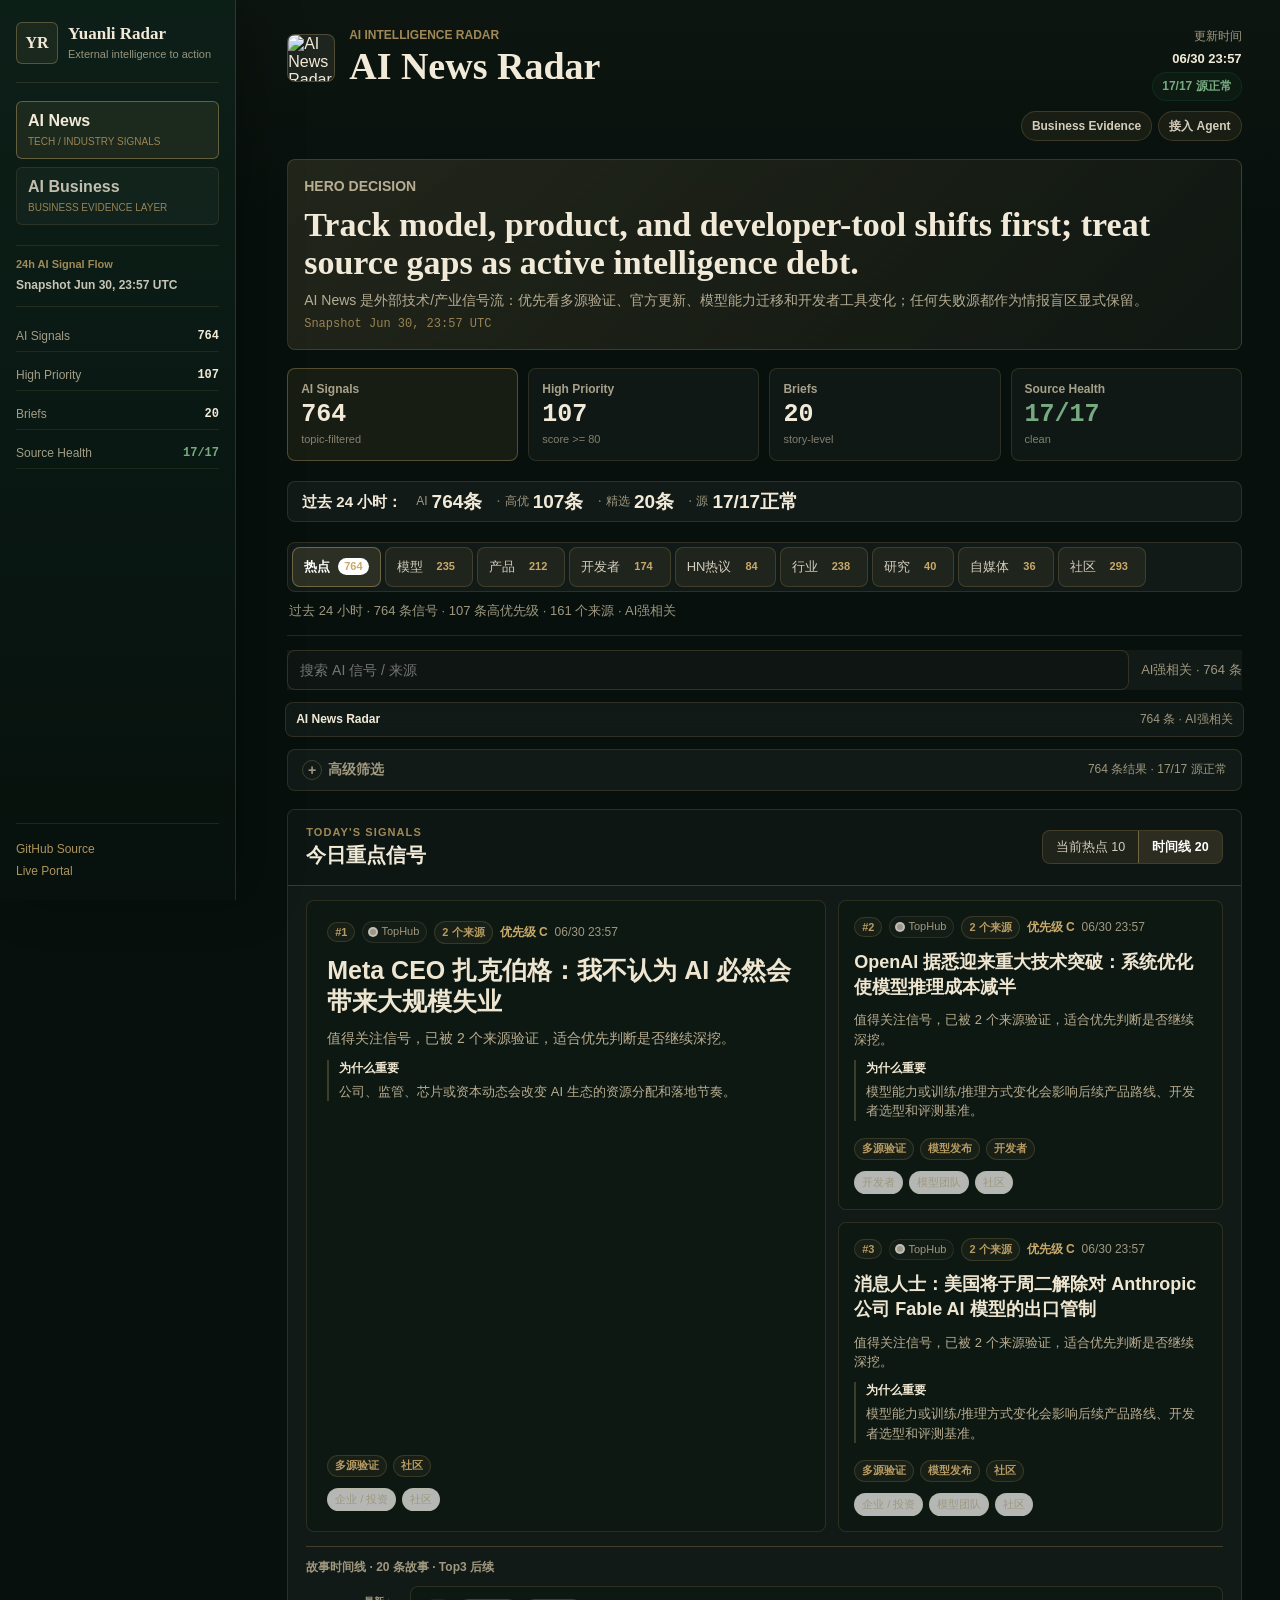
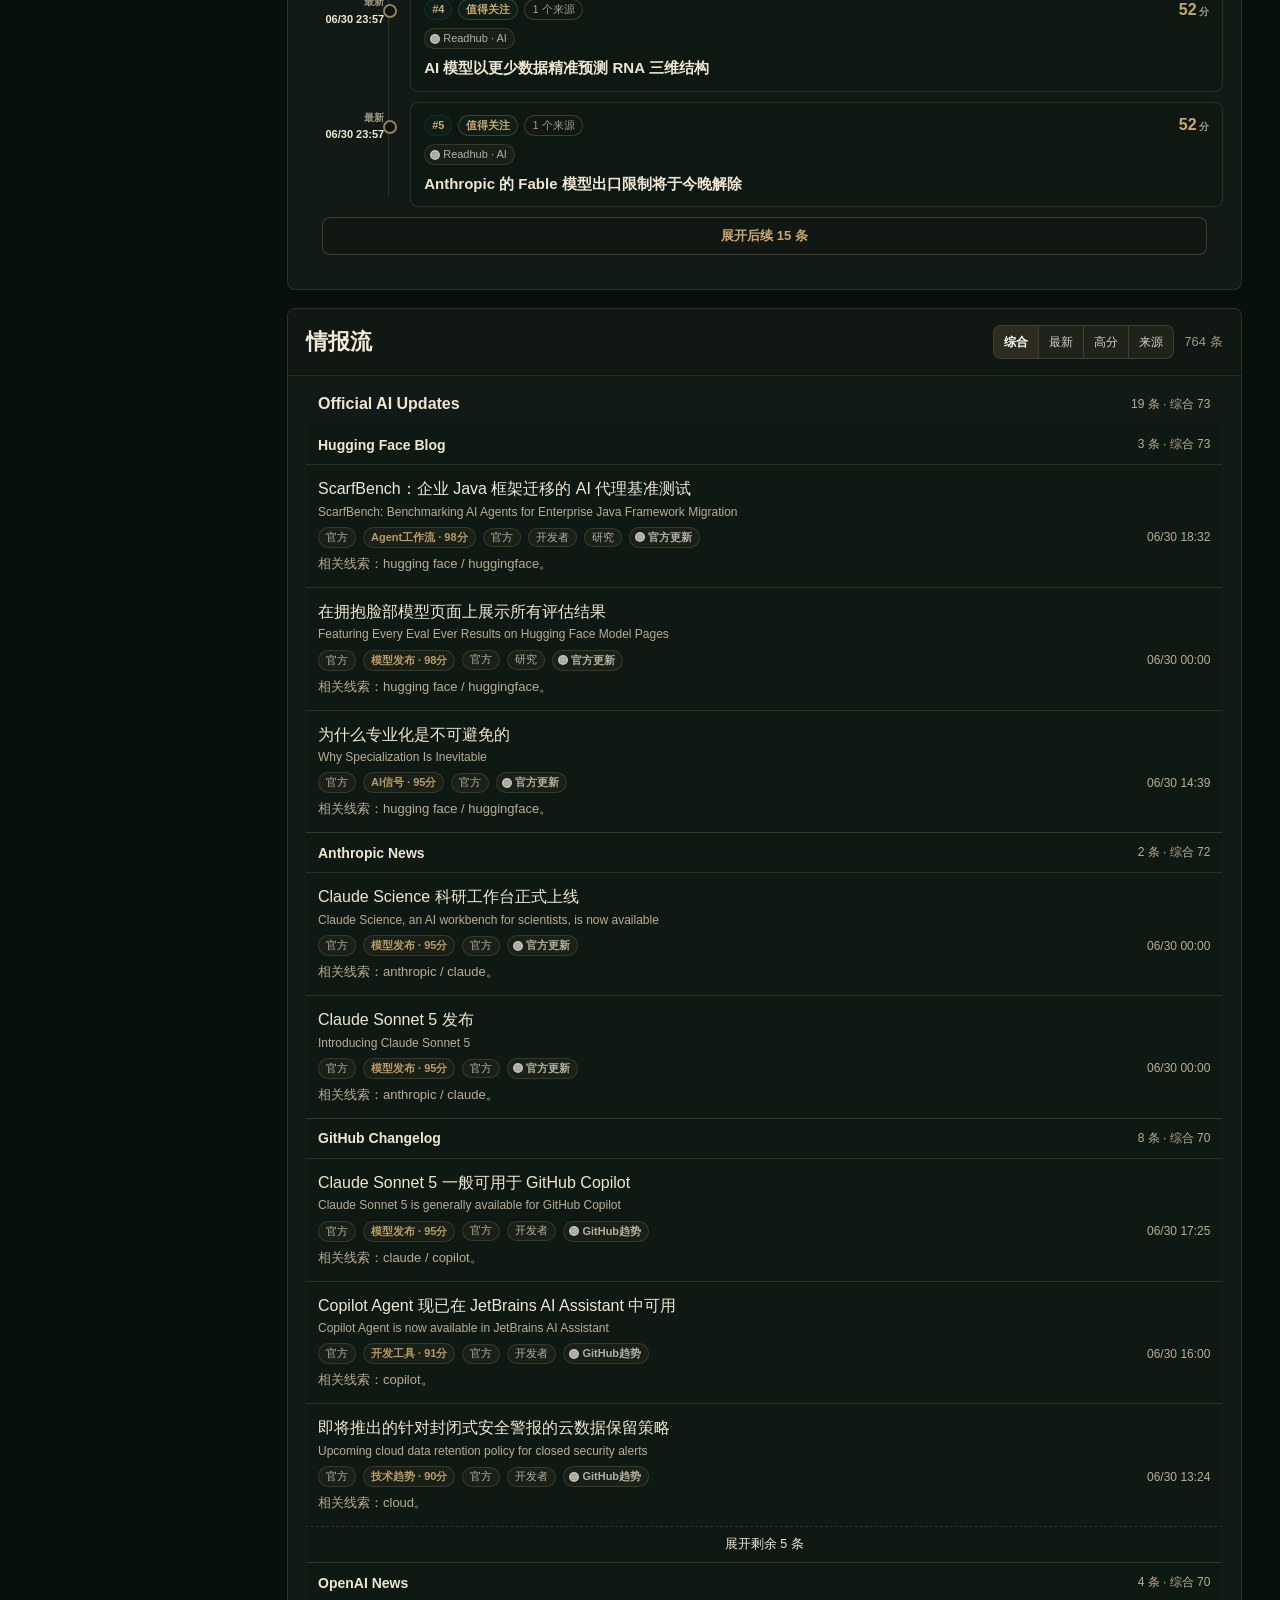
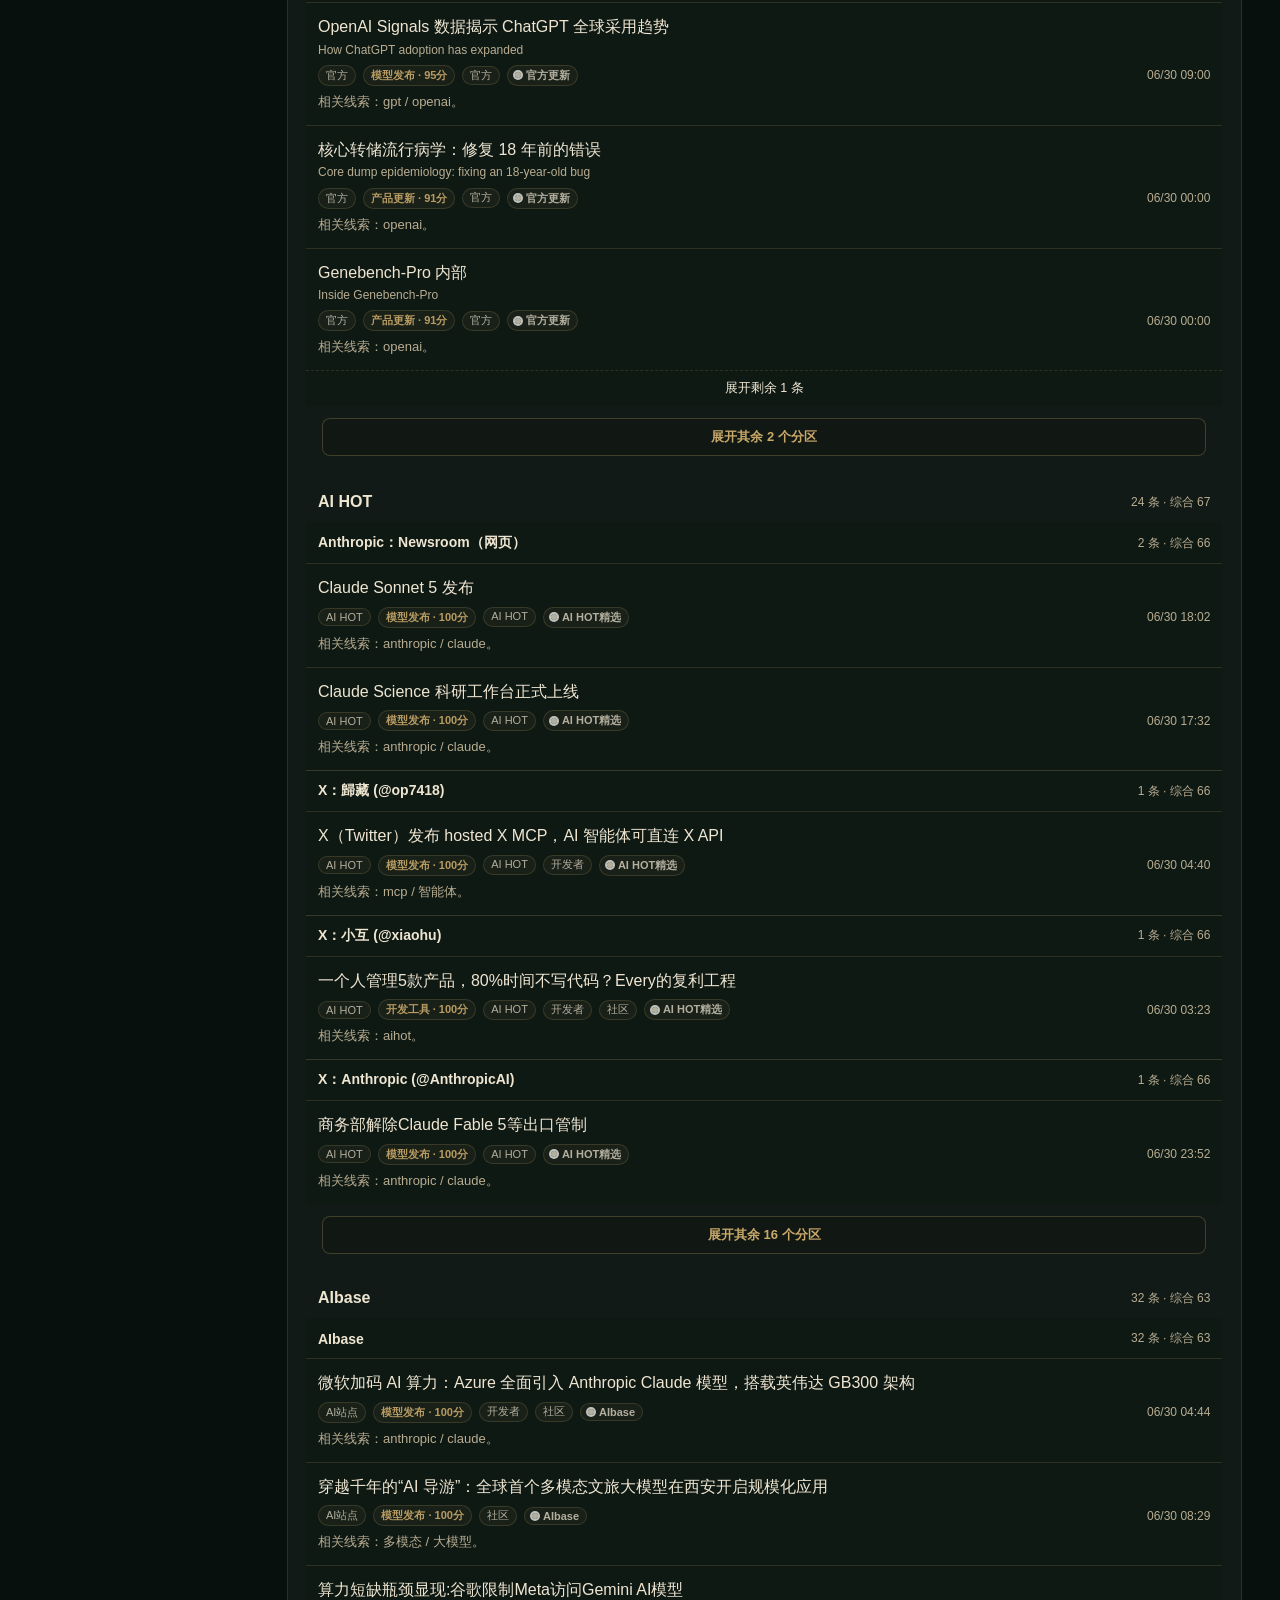
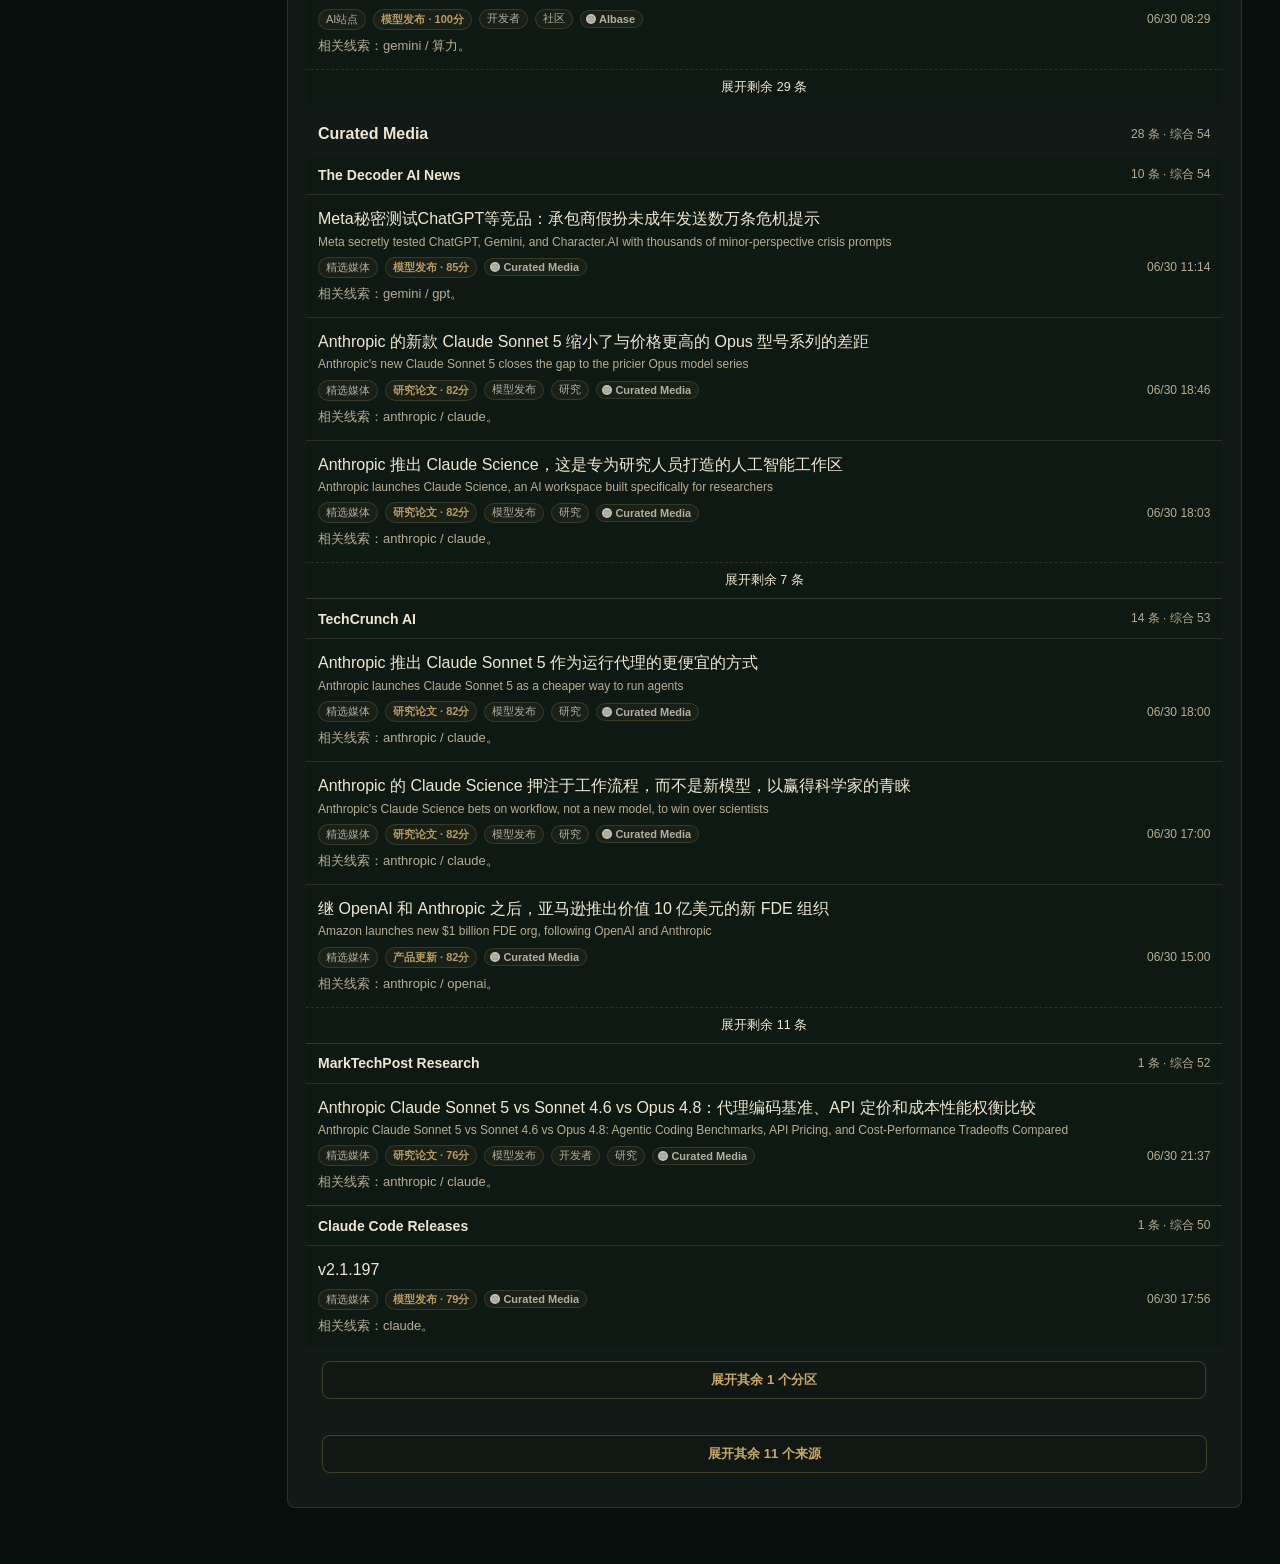
==== commit 40492857: "Polish radar dark theme performance" ====
--- a/index.html
+++ b/index.html
@@ -18,7 +18,7 @@
     <meta property="og:url" content="https://learnprompt.github.io/ai-news-radar/" />
     <meta property="og:site_name" content="AI News Radar" />
     <meta name="application-name" content="AI News Radar" />
-    <meta name="theme-color" content="#f6f6f2" />
+    <meta name="theme-color" content="#07100d" />
     <meta name="mobile-web-app-capable" content="yes" />
     <meta name="apple-mobile-web-app-title" content="AI News Radar" />
     <meta name="apple-mobile-web-app-capable" content="yes" />
@@ -33,9 +33,9 @@
     <link rel="icon" href="./assets/icons/favicon-32.png" sizes="32x32" type="image/png" />
     <link rel="apple-touch-icon" href="./assets/icons/apple-touch-icon.png" sizes="180x180" />
     <link rel="manifest" href="./site.webmanifest" />
-    <link rel="stylesheet" href="./assets/styles.css?v=ui-polish-0626a" />
+    <link rel="stylesheet" href="./assets/styles.css?v=radar-shell-0701a" />
   </head>
-  <body>
+  <body class="radar-shell-body radar-channel-ai-news">
     <main class="shell">
       <header class="hero">
         <div class="hero-main">
@@ -62,6 +62,17 @@
           </div>
         </div>
 
+        <section class="radar-hero-decision" aria-label="AI News hero decision">
+          <p class="radar-hero-label">HERO DECISION</p>
+          <h2 id="radarHeroDecision">把 24 小时 AI 技术与产业信号压成可判断的 Top3、来源健康和后续深挖线索。</h2>
+          <p>
+            AI News 是外部技术/产业信号流：优先看多源验证、官方更新、模型能力迁移和开发者工具变化；任何失败源都作为情报盲区显式保留。
+            <span class="radar-decision-meta" id="radarHeroDecisionMeta">正在读取数据脉象</span>
+          </p>
+        </section>
+
+        <section class="radar-pulse-strip" id="radarPulseStrip" aria-label="AI News data pulse"></section>
+
         <section class="stats" id="stats"></section>
 
         <section class="section-nav-wrap" aria-label="内容栏目">
@@ -212,8 +223,8 @@
       </article>
     </template>
 
-    <script src="https://cdn.jsdelivr.net/npm/gsap@3.13.0/dist/gsap.min.js" integrity="sha384-HOvlOYPIs/zjoIkWUGXkVmXsjr8GuZLV+Q+rcPwmJOVZVpvTSXQChiN4t9Euv9Vc" crossorigin="anonymous" defer></script>
-    <script src="./assets/motion.js?v=ui-adjustment-0620a" defer></script>
-    <script src="./assets/app.js?v=ui-polish-0626a" defer></script>
+    <script>window.RADAR_CHANNEL = "ai-news";</script>
+    <script src="./assets/radar-shell.js?v=radar-shell-0701a" defer></script>
+    <script src="./assets/app.js?v=radar-shell-0701a" defer></script>
   </body>
 </html>
--- a/assets/styles.css
+++ b/assets/styles.css
@@ -31,6 +31,30 @@
   background: var(--bg);
 }
 
+body.radar-shell-body {
+  --bg: #07100d;
+  --bg-alt: #0b1713;
+  --surface: #111813;
+  --surface-soft: #0d1612;
+  --surface-alt: #14231a;
+  --ink: #f2ead9;
+  --ink-soft: #d8ccaf;
+  --muted: #9f987f;
+  --muted-soft: #756f5e;
+  --line: rgba(201, 169, 106, 0.26);
+  --line-soft: rgba(201, 169, 106, 0.14);
+  --accent: #c9a96a;
+  --accent-warm: #d0a15e;
+  --good: #78aa82;
+  --warn: #d0a15e;
+  --bad: #c97a72;
+  color: var(--ink);
+  background:
+    linear-gradient(180deg, rgba(201, 169, 106, 0.035), transparent 220px),
+    #07100d;
+  overflow-x: clip;
+}
+
 button,
 input,
 select {
@@ -398,6 +422,429 @@
   color: var(--good);
 }
 
+.radar-side {
+  position: fixed;
+  inset: 0 auto 0 0;
+  z-index: 40;
+  display: grid;
+  grid-template-rows: auto auto auto 1fr auto;
+  width: 236px;
+  padding: 22px 16px;
+  border-right: 1px solid rgba(201, 169, 106, 0.18);
+  background:
+    linear-gradient(180deg, rgba(13, 32, 24, 0.94), rgba(7, 16, 13, 0.97)),
+    #07100d;
+  box-shadow: 18px 0 48px rgba(0, 0, 0, 0.22);
+}
+
+.radar-mobile-switch {
+  display: none;
+}
+
+.radar-side-brand {
+  display: grid;
+  grid-template-columns: 42px minmax(0, 1fr);
+  gap: 10px;
+  align-items: center;
+  padding-bottom: 18px;
+  border-bottom: 1px solid rgba(201, 169, 106, 0.15);
+}
+
+.radar-side-mark {
+  display: grid;
+  place-items: center;
+  width: 42px;
+  height: 42px;
+  border: 1px solid rgba(201, 169, 106, 0.34);
+  border-radius: 6px;
+  color: #f2ead9;
+  background: rgba(201, 169, 106, 0.08);
+  font-family: Georgia, "Times New Roman", serif;
+  font-weight: 800;
+}
+
+.radar-side-brand strong,
+.radar-side-brand em {
+  display: block;
+}
+
+.radar-side-brand strong {
+  font-family: Georgia, "Times New Roman", "Songti SC", serif;
+  color: #f2ead9;
+  font-size: 17px;
+  line-height: 1.1;
+}
+
+.radar-side-brand em {
+  margin-top: 4px;
+  color: rgba(216, 204, 175, 0.68);
+  font-size: 11px;
+  font-style: normal;
+  line-height: 1.3;
+}
+
+.radar-side-nav {
+  display: grid;
+  gap: 8px;
+  margin-top: 18px;
+}
+
+.radar-channel-link {
+  display: grid;
+  gap: 5px;
+  min-height: 58px;
+  padding: 10px 11px;
+  border: 1px solid rgba(201, 169, 106, 0.13);
+  border-radius: 6px;
+  color: rgba(242, 234, 217, 0.78);
+  background: rgba(255, 255, 255, 0.03);
+  text-decoration: none;
+}
+
+.radar-channel-link:hover,
+.radar-channel-link.active {
+  border-color: rgba(201, 169, 106, 0.42);
+  color: #f2ead9;
+  background: rgba(201, 169, 106, 0.09);
+}
+
+.radar-channel-link span {
+  font-weight: 780;
+}
+
+.radar-channel-link em {
+  color: rgba(201, 169, 106, 0.72);
+  font-size: 10px;
+  font-style: normal;
+  line-height: 1.2;
+}
+
+.radar-side-decision {
+  display: grid;
+  gap: 7px;
+  margin-top: 20px;
+  padding: 12px 0;
+  border-top: 1px solid rgba(201, 169, 106, 0.13);
+  border-bottom: 1px solid rgba(201, 169, 106, 0.13);
+}
+
+.radar-side-decision span {
+  color: rgba(201, 169, 106, 0.78);
+  font-size: 11px;
+  font-weight: 760;
+}
+
+.radar-side-decision strong {
+  color: rgba(242, 234, 217, 0.82);
+  font-size: 12px;
+  line-height: 1.45;
+}
+
+.radar-side-pulse {
+  display: grid;
+  align-content: start;
+  gap: 8px;
+  margin-top: 14px;
+}
+
+.radar-side-metric {
+  display: flex;
+  justify-content: space-between;
+  gap: 10px;
+  border-bottom: 1px solid rgba(201, 169, 106, 0.11);
+  padding: 8px 0;
+  color: rgba(216, 204, 175, 0.74);
+  font-size: 12px;
+}
+
+.radar-side-metric strong {
+  color: #f2ead9;
+  font-family: ui-monospace, SFMono-Regular, Menlo, Monaco, Consolas, monospace;
+}
+
+.radar-side-metric.is-warn strong {
+  color: var(--warn);
+}
+
+.radar-side-metric.is-ok strong {
+  color: var(--good);
+}
+
+.radar-side-links {
+  display: grid;
+  gap: 8px;
+  padding-top: 18px;
+  border-top: 1px solid rgba(201, 169, 106, 0.13);
+}
+
+.radar-side-links a {
+  color: rgba(201, 169, 106, 0.86);
+  font-size: 12px;
+  text-decoration: none;
+}
+
+.radar-shell-body .shell,
+.radar-shell-body .business-shell {
+  margin-left: 236px;
+  max-width: none;
+  width: auto;
+  padding-left: clamp(22px, 4vw, 54px);
+  padding-right: clamp(18px, 3vw, 42px);
+}
+
+.radar-shell-body .shell {
+  padding-top: 28px;
+}
+
+.radar-shell-body .business-shell {
+  padding-top: 28px;
+}
+
+.radar-shell-body .hero,
+.radar-shell-body .business-hero {
+  min-width: 0;
+  overflow-x: clip;
+  border-bottom-color: rgba(201, 169, 106, 0.16);
+}
+
+.radar-shell-body .hero > *,
+.radar-shell-body .business-hero > * {
+  min-width: 0;
+}
+
+.radar-shell-body .hero-logo {
+  border-color: rgba(201, 169, 106, 0.28);
+  background: rgba(242, 234, 217, 0.08);
+}
+
+.radar-shell-body .hero h1,
+.radar-shell-body .business-hero h1 {
+  font-family: Georgia, "Times New Roman", "Songti SC", serif;
+  color: #f2ead9;
+  letter-spacing: 0;
+}
+
+.radar-shell-body .hero-tag,
+.radar-shell-body .section-eyebrow {
+  color: rgba(201, 169, 106, 0.78);
+}
+
+.radar-hero-decision {
+  grid-column: 1 / -1;
+  display: grid;
+  gap: 8px;
+  border: 1px solid rgba(201, 169, 106, 0.2);
+  border-radius: 8px;
+  padding: 16px;
+  background:
+    linear-gradient(135deg, rgba(201, 169, 106, 0.11), rgba(17, 24, 19, 0.74)),
+    rgba(17, 24, 19, 0.72);
+}
+
+.radar-hero-label {
+  margin: 0;
+  color: rgba(201, 169, 106, 0.78);
+  font-size: 11px;
+  font-weight: 800;
+}
+
+.radar-hero-decision h2 {
+  margin: 0;
+  color: #f2ead9;
+  font-size: clamp(22px, 3vw, 34px);
+  line-height: 1.12;
+  font-family: Georgia, "Times New Roman", "Songti SC", serif;
+}
+
+.radar-hero-decision p {
+  margin: 0;
+  max-width: 880px;
+  color: rgba(216, 204, 175, 0.82);
+  font-size: 14px;
+  line-height: 1.55;
+}
+
+.radar-decision-meta {
+  color: rgba(201, 169, 106, 0.72);
+  font-family: ui-monospace, SFMono-Regular, Menlo, Monaco, Consolas, monospace;
+  font-size: 12px;
+}
+
+.radar-pulse-strip {
+  grid-column: 1 / -1;
+  display: grid;
+  grid-template-columns: repeat(4, minmax(0, 1fr));
+  gap: 10px;
+}
+
+.radar-pulse-card {
+  display: grid;
+  gap: 6px;
+  min-height: 86px;
+  border: 1px solid rgba(201, 169, 106, 0.16);
+  border-radius: 8px;
+  padding: 13px;
+  background: rgba(255, 255, 255, 0.035);
+}
+
+.radar-pulse-card span {
+  color: rgba(216, 204, 175, 0.76);
+  font-size: 12px;
+  font-weight: 760;
+}
+
+.radar-pulse-card strong {
+  color: #f2ead9;
+  font-family: ui-monospace, SFMono-Regular, Menlo, Monaco, Consolas, monospace;
+  font-size: 25px;
+  line-height: 1;
+}
+
+.radar-pulse-card em {
+  color: rgba(216, 204, 175, 0.58);
+  font-size: 11px;
+  font-style: normal;
+  line-height: 1.25;
+}
+
+.radar-pulse-card.is-gold {
+  border-color: rgba(201, 169, 106, 0.34);
+  background: rgba(201, 169, 106, 0.09);
+}
+
+.radar-pulse-card.is-warn strong {
+  color: var(--warn);
+}
+
+.radar-pulse-card.is-ok strong {
+  color: var(--good);
+}
+
+.radar-shell-body .stats,
+.radar-shell-body .primary-controls,
+.radar-shell-body .advanced-panel,
+.radar-shell-body .bole-picks-wrap,
+.radar-shell-body .waytoagi-wrap,
+.radar-shell-body .list-wrap,
+.radar-shell-body .sticky-summary-bar,
+.radar-shell-body .section-tabs,
+.radar-shell-body .source-health-summary,
+.radar-shell-body .health-metric,
+.radar-shell-body .coverage-card,
+.radar-shell-body .news-card,
+.radar-shell-body .top-story-card,
+.radar-shell-body .intel-card,
+.radar-shell-body .source-group,
+.radar-shell-body .business-kpi,
+.radar-shell-body .business-card,
+.radar-shell-body .business-cluster,
+.radar-shell-body .business-case,
+.radar-shell-body .business-source-list {
+  border-color: rgba(201, 169, 106, 0.16);
+  background: rgba(255, 255, 255, 0.045);
+}
+
+.radar-shell-body input,
+.radar-shell-body select {
+  border-color: rgba(201, 169, 106, 0.2);
+  color: var(--ink);
+  background: rgba(0, 0, 0, 0.18);
+}
+
+.radar-shell-body .hero-link,
+.radar-shell-body .mode-btn,
+.radar-shell-body .list-sort-btn,
+.radar-shell-body .waytoagi-btn,
+.radar-shell-body .section-tab,
+.radar-shell-body .business-tags span {
+  border-color: rgba(201, 169, 106, 0.2);
+  color: rgba(242, 234, 217, 0.86);
+  background: rgba(201, 169, 106, 0.08);
+}
+
+.radar-shell-body .hero-link:hover,
+.radar-shell-body .mode-btn.active,
+.radar-shell-body .list-sort-btn.active,
+.radar-shell-body .waytoagi-btn.active,
+.radar-shell-body .section-tab.active {
+  border-color: rgba(201, 169, 106, 0.46);
+  background: rgba(201, 169, 106, 0.15);
+}
+
+.business-primary-grid {
+  display: grid;
+  grid-template-columns: minmax(0, 1fr) minmax(300px, 0.42fr);
+  gap: 14px;
+  margin-top: 18px;
+}
+
+.business-action-queue {
+  display: grid;
+  gap: 10px;
+  min-width: 0;
+}
+
+.business-action-card {
+  border: 1px solid rgba(201, 169, 106, 0.18);
+  border-radius: 8px;
+  padding: 14px;
+  background: rgba(255, 255, 255, 0.045);
+}
+
+.business-action-card span {
+  display: inline-flex;
+  margin-bottom: 8px;
+  color: rgba(201, 169, 106, 0.78);
+  font-size: 11px;
+  font-weight: 800;
+}
+
+.business-action-card strong {
+  display: block;
+  color: #f2ead9;
+  font-size: 14px;
+  line-height: 1.35;
+}
+
+.business-action-card p {
+  margin: 8px 0 0;
+  color: rgba(216, 204, 175, 0.72);
+  font-size: 13px;
+  line-height: 1.45;
+}
+
+.business-card details,
+.business-cluster details,
+.business-case details {
+  margin-top: 12px;
+}
+
+.business-card summary,
+.business-cluster summary,
+.business-case summary,
+.business-secondary summary {
+  cursor: pointer;
+  color: rgba(201, 169, 106, 0.82);
+  font-size: 12px;
+  font-weight: 780;
+}
+
+.business-evidence-list {
+  margin: 10px 0 0;
+  padding-left: 18px;
+}
+
+.business-evidence-list li {
+  margin: 6px 0;
+  color: rgba(216, 204, 175, 0.72);
+}
+
+.business-secondary {
+  margin-top: 26px;
+  border-top: 1px solid rgba(201, 169, 106, 0.14);
+  padding-top: 12px;
+}
+
 .stats {
   grid-column: 1 / -1;
   display: flex;
@@ -2569,6 +3016,115 @@
   color: var(--bad);
 }
 
+.radar-shell-body .bole-ribbon,
+.radar-shell-body .top-rank,
+.radar-shell-body .source-count,
+.radar-shell-body .bole-row-meta > span,
+.radar-shell-body .bole-row-meta > strong,
+.radar-shell-body .signal-tag,
+.radar-shell-body .intel-tags > span,
+.radar-shell-body .intel-card-sources > span,
+.radar-shell-body .intel-card-sources > strong,
+.radar-shell-body .story-source-chip,
+.radar-shell-body .category,
+.radar-shell-body .source,
+.radar-shell-body .ai-tag,
+.radar-shell-body .meta-row .signal-tag {
+  border-color: rgba(201, 169, 106, 0.18);
+  color: rgba(239, 230, 210, 0.72);
+  background: rgba(201, 169, 106, 0.055);
+}
+
+.radar-shell-body .bole-ribbon,
+.radar-shell-body .top-rank,
+.radar-shell-body .source-count,
+.radar-shell-body .intel-tags > span,
+.radar-shell-body .ai-tag {
+  color: rgba(201, 169, 106, 0.9);
+  font-weight: 760;
+}
+
+.radar-shell-body .bole-lead-card,
+.radar-shell-body .top-story-card,
+.radar-shell-body .top-story-card.lead,
+.radar-shell-body .story-body,
+.radar-shell-body .bole-row-body,
+.radar-shell-body .intel-card,
+.radar-shell-body .news-card,
+.radar-shell-body .waytoagi-item,
+.radar-shell-body .source-group-head,
+.radar-shell-body .group-more-btn,
+.radar-shell-body .list-loading {
+  border-color: rgba(201, 169, 106, 0.16);
+  color: #efe6d2;
+  background: rgba(15, 24, 19, 0.92);
+  box-shadow: none;
+}
+
+.radar-shell-body .bole-lead-card:hover,
+.radar-shell-body .top-story-card:hover,
+.radar-shell-body .story-row:hover .story-body,
+.radar-shell-body .bole-row:hover .bole-row-body,
+.radar-shell-body .intel-card:hover,
+.radar-shell-body .news-card:hover,
+.radar-shell-body .waytoagi-item:hover,
+.radar-shell-body .group-more-btn:hover {
+  border-color: rgba(201, 169, 106, 0.34);
+  background: rgba(18, 29, 23, 0.96);
+  box-shadow: none;
+}
+
+.radar-shell-body .bole-score-orb {
+  border-color: rgba(201, 169, 106, 0.24);
+  color: rgba(201, 169, 106, 0.84);
+  background: rgba(201, 169, 106, 0.06);
+}
+
+.radar-shell-body .bole-lead-title,
+.radar-shell-body .bole-row-title,
+.radar-shell-body .top-story-title,
+.radar-shell-body .intel-title,
+.radar-shell-body .story-title,
+.radar-shell-body .title,
+.radar-shell-body .site,
+.radar-shell-body .story-time-latest,
+.radar-shell-body .top-story-why span,
+.radar-shell-body .waytoagi-item .t,
+.radar-shell-body .site-group-head h3,
+.radar-shell-body .source-group-head h3 {
+  color: #efe6d2;
+}
+
+.radar-shell-body .bole-kicker,
+.radar-shell-body .bole-lead-reason,
+.radar-shell-body .bole-row-time,
+.radar-shell-body .bole-row-reason,
+.radar-shell-body .top-story-summary,
+.radar-shell-body .intel-reason,
+.radar-shell-body .story-title-en,
+.radar-shell-body .news-summary,
+.radar-shell-body .title-sub,
+.radar-shell-body .meta-row,
+.radar-shell-body .top-story-why p,
+.radar-shell-body .waytoagi-item .d,
+.radar-shell-body .site-group-head span,
+.radar-shell-body .source-group-head span {
+  color: #b8ad91;
+}
+
+.radar-shell-body .top-story-why {
+  border-left-color: rgba(201, 169, 106, 0.26);
+}
+
+.radar-shell-body .story-row::before {
+  border-color: rgba(201, 169, 106, 0.72);
+  background: #0b1511;
+}
+
+.radar-shell-body .bole-compact-list::before {
+  background: rgba(201, 169, 106, 0.18);
+}
+
 @media (max-width: 760px) {
   .shell {
     padding: 18px 12px 36px;
@@ -2985,6 +3541,58 @@
   }
 }
 
+@media (max-width: 1060px) {
+  .radar-side {
+    display: none;
+  }
+
+  .radar-mobile-switch {
+    position: sticky;
+    top: 0;
+    z-index: 35;
+    display: grid;
+    grid-template-columns: repeat(2, minmax(0, 1fr));
+    gap: 8px;
+    padding: 10px 12px;
+    border-bottom: 1px solid rgba(201, 169, 106, 0.16);
+    background: rgba(7, 16, 13, 0.94);
+    backdrop-filter: blur(14px);
+  }
+
+  .radar-mobile-switch .radar-channel-link {
+    min-height: 48px;
+    padding: 8px 10px;
+  }
+
+  .radar-mobile-switch .radar-channel-link em {
+    display: none;
+  }
+
+  .radar-shell-body .shell,
+  .radar-shell-body .business-shell {
+    width: min(100% - 24px, 1180px);
+    margin: 0 auto;
+    padding-left: 0;
+    padding-right: 0;
+    overflow-x: clip;
+  }
+}
+
+@media (max-width: 760px) {
+  .radar-pulse-strip,
+  .business-primary-grid {
+    grid-template-columns: 1fr;
+  }
+
+  .radar-hero-decision {
+    padding: 14px;
+  }
+
+  .radar-hero-decision h2 {
+    font-size: 22px;
+  }
+}
+
 /* Motion layer */
 .story-row,
 .bole-row,
@@ -2992,8 +3600,7 @@
 .top-story-card,
 .intel-card,
 .coverage-card {
-  will-change: transform;
-  transition: transform 0.18s ease, box-shadow 0.18s ease, border-color 0.18s ease;
+  transition: border-color 0.14s ease, background-color 0.14s ease;
 }
 
 .story-row:hover,
@@ -3001,13 +3608,13 @@
 .news-card:hover,
 .top-story-card:hover,
 .intel-card:hover {
-  transform: translateY(-2px);
-  box-shadow: 0 4px 12px rgba(0, 0, 0, 0.07);
+  transform: none;
+  box-shadow: none;
 }
 
 .coverage-card:hover {
-  transform: translateY(-1px);
-  box-shadow: 0 3px 8px rgba(0, 0, 0, 0.06);
+  transform: none;
+  box-shadow: none;
 }
 
 @media (prefers-reduced-motion: reduce) {
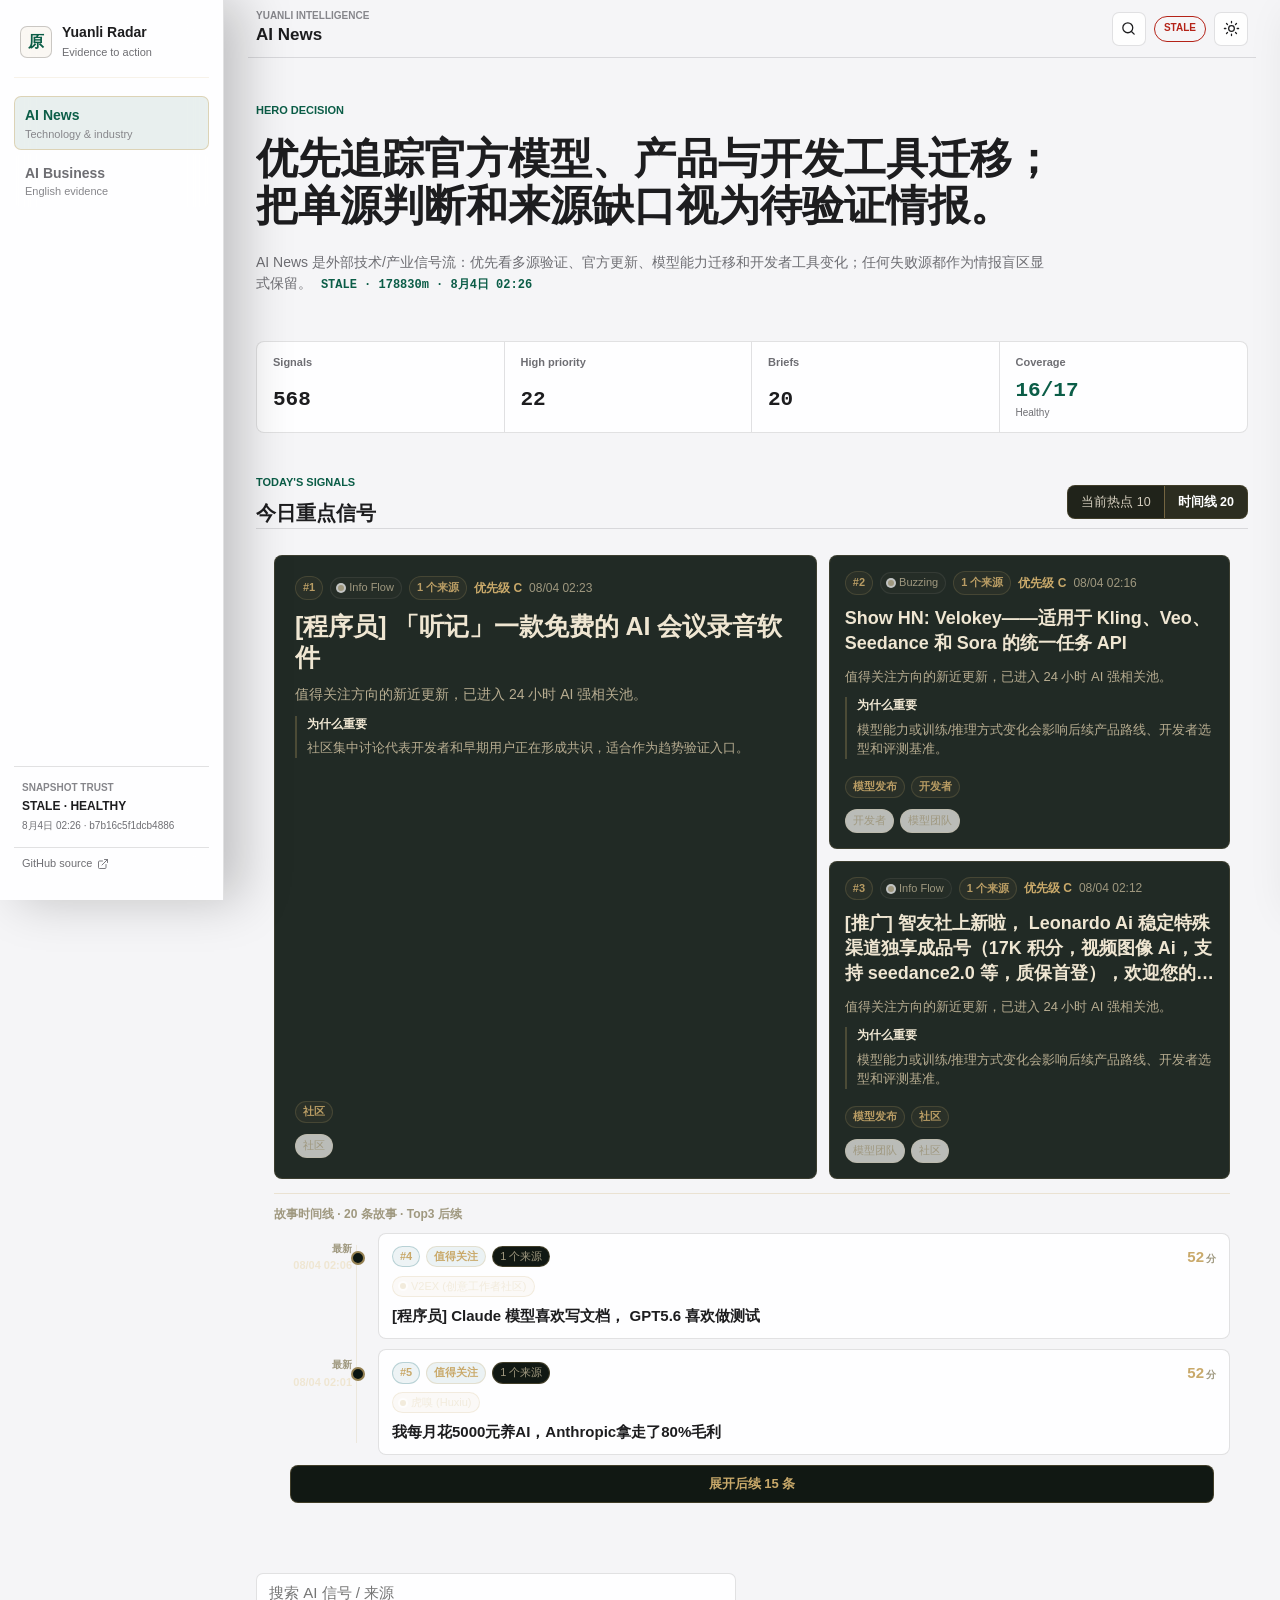
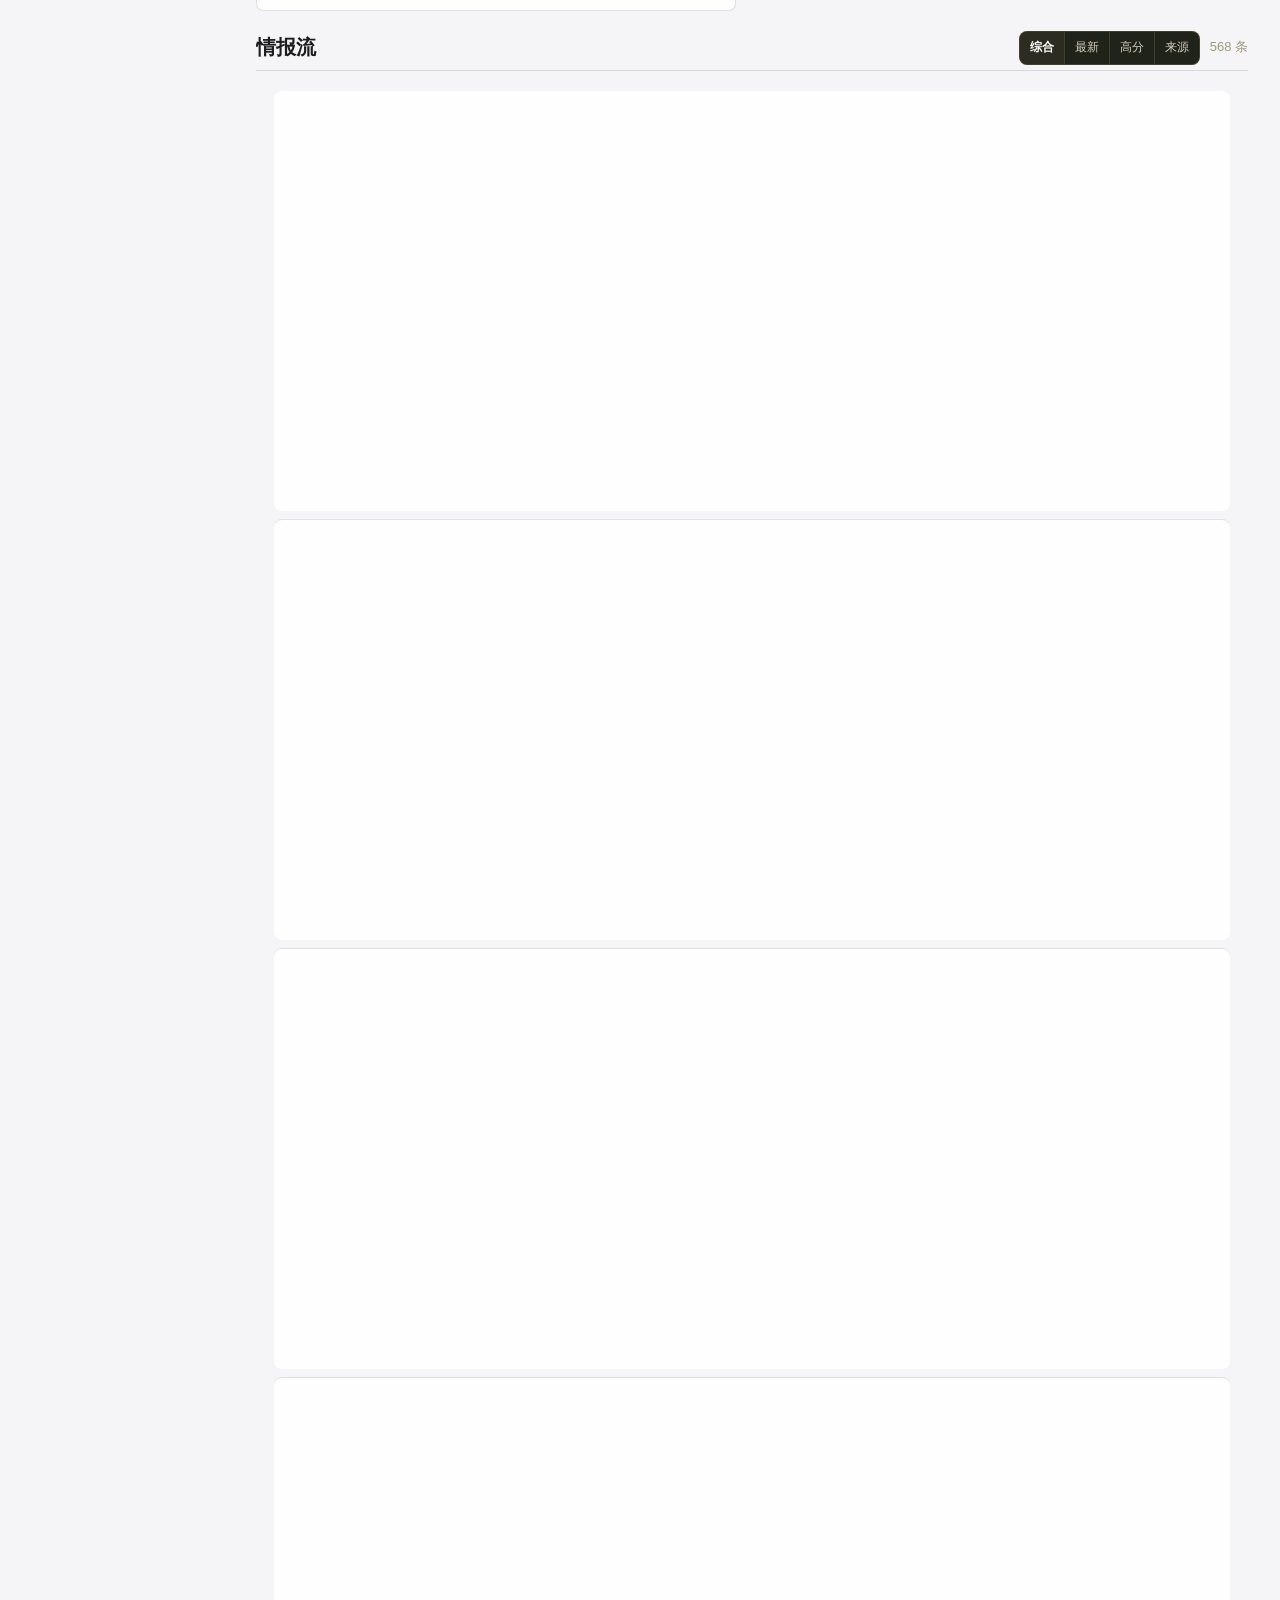
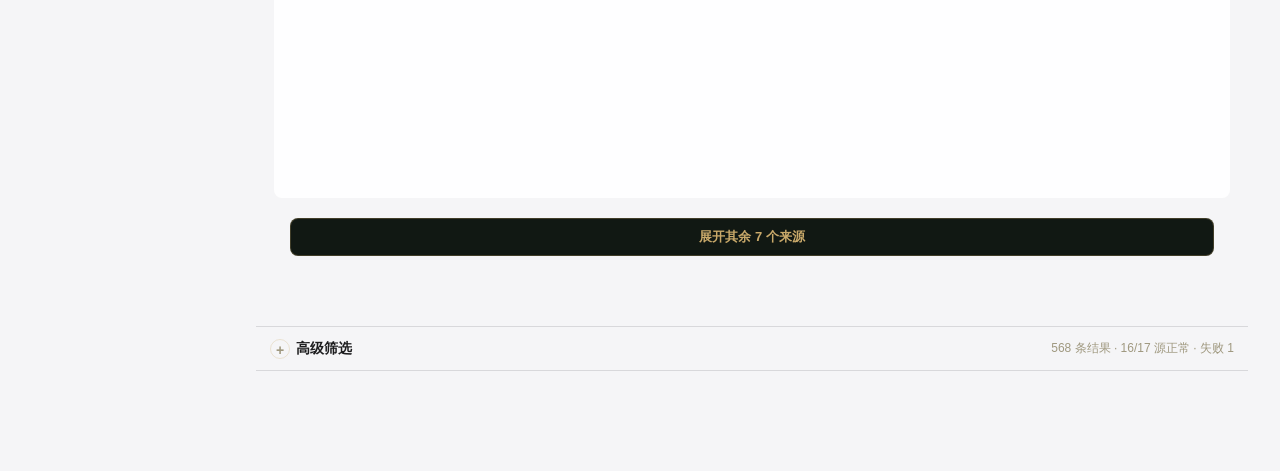
==== commit 9303ee72: "feat: add trusted snapshots and adaptive radar UI" ====
--- a/index.html
+++ b/index.html
@@ -33,7 +33,8 @@
     <link rel="icon" href="./assets/icons/favicon-32.png" sizes="32x32" type="image/png" />
     <link rel="apple-touch-icon" href="./assets/icons/apple-touch-icon.png" sizes="180x180" />
     <link rel="manifest" href="./site.webmanifest" />
-    <link rel="stylesheet" href="./assets/styles.css?v=radar-shell-0701a" />
+    <link rel="stylesheet" href="./assets/styles.css?v=apple-adaptive-0804" />
+    <link rel="stylesheet" href="./assets/apple-adaptive.css?v=apple-adaptive-0804" />
   </head>
   <body class="radar-shell-body radar-channel-ai-news">
     <main class="shell">
@@ -81,7 +82,7 @@
         </section>
       </header>
 
-      <section class="primary-controls">
+      <section class="primary-controls" aria-label="Signal search">
         <input id="searchInput" type="search" placeholder="搜索 AI 信号 / 来源" />
         <div class="mode-hint" id="modeHint">AI强相关</div>
       </section>
@@ -192,7 +193,7 @@
         <div id="waytoagiList" class="waytoagi-list"></div>
       </section>
 
-      <section class="list-wrap">
+      <section class="list-wrap" id="signalStream">
         <div class="list-head">
           <h2 id="listTitle">全量 AI 情报源</h2>
           <div class="list-head-tools">
@@ -224,7 +225,8 @@
     </template>
 
     <script>window.RADAR_CHANNEL = "ai-news";</script>
-    <script src="./assets/radar-shell.js?v=radar-shell-0701a" defer></script>
-    <script src="./assets/app.js?v=radar-shell-0701a" defer></script>
+    <script src="./assets/radar-data.js?v=apple-adaptive-0804" defer></script>
+    <script src="./assets/radar-shell.js?v=apple-adaptive-0804" defer></script>
+    <script src="./assets/radar-news-boot.js?v=apple-adaptive-0804" defer></script>
   </body>
 </html>
--- a/assets/styles.css
+++ b/assets/styles.css
@@ -418,8 +418,25 @@
   color: var(--bad);
 }
 
+.business-source-row span {
+  min-width: 0;
+}
+
+.business-source-row small {
+  display: block;
+  margin-top: 3px;
+  color: var(--ink-soft);
+  opacity: 0.78;
+  font-size: 11px;
+  line-height: 1.35;
+}
+
 .business-source-row.ok strong {
   color: var(--good);
+}
+
+.business-source-row.watch strong {
+  color: var(--accent-warm);
 }
 
 .radar-side {
--- a/assets/apple-adaptive.css
+++ b/assets/apple-adaptive.css
@@ -0,0 +1,659 @@
+:root,
+:root[data-theme="light"] {
+  color-scheme: light;
+  --radar-bg: #f5f5f7;
+  --radar-surface: rgba(255, 255, 255, 0.9);
+  --radar-surface-solid: #ffffff;
+  --radar-surface-muted: #f0f0f2;
+  --radar-text: #1d1d1f;
+  --radar-muted: #6e6e73;
+  --radar-faint: #86868b;
+  --radar-line: rgba(29, 29, 31, 0.13);
+  --radar-line-strong: rgba(29, 29, 31, 0.22);
+  --radar-brand: #0b5d47;
+  --radar-brand-soft: rgba(11, 93, 71, 0.09);
+  --radar-action: #0071e3;
+  --radar-gold: #9a6d1f;
+  --radar-warn: #b54708;
+  --radar-danger: #b42318;
+  --radar-shadow: 0 12px 40px rgba(0, 0, 0, 0.08);
+}
+
+@media (prefers-color-scheme: dark) {
+  :root:not([data-theme="light"]):not([data-theme="dark"]),
+  :root[data-theme="auto"] {
+    color-scheme: dark;
+    --radar-bg: #000000;
+    --radar-surface: rgba(28, 28, 30, 0.92);
+    --radar-surface-solid: #1c1c1e;
+    --radar-surface-muted: #242426;
+    --radar-text: #f5f5f7;
+    --radar-muted: #a1a1a6;
+    --radar-faint: #8e8e93;
+    --radar-line: rgba(255, 255, 255, 0.14);
+    --radar-line-strong: rgba(255, 255, 255, 0.24);
+    --radar-brand: #5dba8c;
+    --radar-brand-soft: rgba(93, 186, 140, 0.12);
+    --radar-action: #2997ff;
+    --radar-gold: #d1b36e;
+    --radar-warn: #ff9f0a;
+    --radar-danger: #ff453a;
+    --radar-shadow: 0 16px 50px rgba(0, 0, 0, 0.4);
+  }
+}
+
+:root[data-theme="dark"] {
+  color-scheme: dark;
+  --radar-bg: #000000;
+  --radar-surface: rgba(28, 28, 30, 0.92);
+  --radar-surface-solid: #1c1c1e;
+  --radar-surface-muted: #242426;
+  --radar-text: #f5f5f7;
+  --radar-muted: #a1a1a6;
+  --radar-faint: #8e8e93;
+  --radar-line: rgba(255, 255, 255, 0.14);
+  --radar-line-strong: rgba(255, 255, 255, 0.24);
+  --radar-brand: #5dba8c;
+  --radar-brand-soft: rgba(93, 186, 140, 0.12);
+  --radar-action: #2997ff;
+  --radar-gold: #d1b36e;
+  --radar-warn: #ff9f0a;
+  --radar-danger: #ff453a;
+  --radar-shadow: 0 16px 50px rgba(0, 0, 0, 0.4);
+}
+
+html {
+  background: var(--radar-bg);
+  letter-spacing: 0;
+}
+
+body.radar-shell-body,
+body.radar-shell-body * {
+  box-sizing: border-box;
+}
+
+body.radar-shell-body {
+  margin: 0;
+  min-width: 320px;
+  background: var(--radar-bg) !important;
+  color: var(--radar-text) !important;
+  font-family: -apple-system, BlinkMacSystemFont, "SF Pro Text", "SF Pro Display", "PingFang SC", "Helvetica Neue", Arial, sans-serif !important;
+  font-size: 15px;
+  line-height: 1.45;
+}
+
+body.radar-shell-body::before,
+body.radar-shell-body::after {
+  display: none !important;
+}
+
+.radar-side {
+  position: fixed;
+  inset: 0 auto 0 0;
+  z-index: 50;
+  display: flex;
+  width: 224px;
+  padding: 20px 14px;
+  flex-direction: column;
+  border-right: 1px solid var(--radar-line);
+  background: var(--radar-surface);
+  color: var(--radar-text);
+  backdrop-filter: saturate(140%) blur(18px);
+}
+
+.radar-side-brand {
+  display: flex;
+  gap: 10px;
+  align-items: center;
+  min-height: 44px;
+  padding: 4px 6px 18px;
+  color: inherit;
+  text-decoration: none;
+}
+
+.radar-side-mark {
+  display: grid;
+  width: 32px;
+  height: 32px;
+  place-items: center;
+  border: 1px solid var(--radar-line-strong);
+  border-radius: 7px;
+  color: var(--radar-brand);
+  font-size: 16px;
+  font-weight: 650;
+}
+
+.radar-side-brand div,
+.radar-channel-link,
+.radar-trust-card {
+  display: flex;
+  flex-direction: column;
+}
+
+.radar-side-brand strong,
+.radar-side-brand em {
+  line-height: 1.25;
+}
+
+.radar-side-brand strong { color: var(--radar-text) !important; font-family: inherit !important; font-size: 14px; font-weight: 650; }
+.radar-side-brand em { color: var(--radar-muted) !important; font-size: 11px; font-style: normal; }
+
+.radar-side-nav {
+  display: grid;
+  gap: 4px;
+}
+
+.radar-channel-link {
+  gap: 2px;
+  min-height: 52px;
+  justify-content: center;
+  padding: 8px 10px;
+  border: 1px solid transparent;
+  border-radius: 7px;
+  color: var(--radar-muted);
+  text-decoration: none;
+  transition: background-color 180ms ease, color 180ms ease;
+}
+
+.radar-channel-link span { color: inherit; font-size: 14px; font-weight: 600; }
+.radar-channel-link em { color: var(--radar-faint); font-size: 11px; font-style: normal; }
+.radar-channel-link:hover { background: var(--radar-surface-muted); color: var(--radar-text); }
+.radar-channel-link.active { background: var(--radar-brand-soft); color: var(--radar-brand); }
+
+.radar-trust-card {
+  gap: 3px;
+  margin-top: auto;
+  padding: 14px 8px;
+  border-top: 1px solid var(--radar-line);
+}
+
+.radar-trust-card span,
+.radar-toolbar-kicker,
+.radar-quick-look header > span,
+.radar-quick-look section > span {
+  color: var(--radar-faint);
+  font-size: 10px;
+  font-weight: 650;
+  letter-spacing: 0 !important;
+}
+
+.radar-trust-card strong { font-size: 12px; font-weight: 650; }
+.radar-trust-card small { overflow-wrap: anywhere; color: var(--radar-muted); font-size: 10px; }
+
+.radar-side-links { padding: 8px; border-top: 1px solid var(--radar-line); }
+.radar-side-links a { display: flex; gap: 5px; align-items: center; color: var(--radar-muted); font-size: 11px; text-decoration: none; }
+.radar-side-links svg { width: 12px; height: 12px; }
+
+.radar-mobile-switch { display: none; }
+
+.shell,
+.business-shell {
+  width: auto !important;
+  max-width: 1240px !important;
+  min-height: 100vh;
+  margin: 0 auto 0 calc(224px + max(0px, (100vw - 224px - 1240px) / 2)) !important;
+  padding: 0 32px 64px !important;
+  background: transparent !important;
+  color: var(--radar-text) !important;
+}
+
+.radar-toolbar {
+  position: sticky;
+  top: 0;
+  z-index: 40;
+  display: flex;
+  min-height: 58px;
+  align-items: center;
+  justify-content: space-between;
+  margin: 0 -8px;
+  padding: 8px;
+  border-bottom: 1px solid var(--radar-line);
+  background: color-mix(in srgb, var(--radar-bg) 86%, transparent);
+  backdrop-filter: saturate(140%) blur(16px);
+}
+
+.radar-toolbar > div:first-child { display: flex; flex-direction: column; }
+.radar-toolbar strong { font-size: 17px; font-weight: 650; letter-spacing: 0; }
+.radar-toolbar-actions { display: flex; gap: 8px; align-items: center; }
+
+.radar-icon-button {
+  display: grid;
+  width: 34px;
+  height: 34px;
+  padding: 0;
+  place-items: center;
+  border: 1px solid var(--radar-line);
+  border-radius: 7px;
+  background: var(--radar-surface);
+  color: var(--radar-text);
+  cursor: pointer;
+}
+
+.radar-icon-button svg { width: 17px; height: 17px; }
+.radar-icon-button:hover { border-color: var(--radar-line-strong); background: var(--radar-surface-muted); }
+
+.radar-trust-pill {
+  display: inline-flex;
+  min-height: 26px;
+  align-items: center;
+  padding: 0 9px;
+  border: 1px solid currentColor;
+  border-radius: 999px;
+  color: var(--radar-muted);
+  font-size: 10px;
+  font-weight: 700;
+}
+
+.radar-trust-pill.is-live { color: var(--radar-brand); }
+.radar-trust-pill.is-delayed { color: var(--radar-warn); }
+.radar-trust-pill.is-stale,
+.radar-trust-pill.is-fallback { color: var(--radar-danger); }
+
+.hero,
+.business-hero {
+  margin: 0 !important;
+  padding: 44px 0 0 !important;
+  border: 0 !important;
+  background: transparent !important;
+  box-shadow: none !important;
+}
+
+.hero-main,
+.hero-meta,
+.business-hero > div,
+.business-nav,
+.stats,
+.section-nav-wrap,
+.sticky-summary-bar {
+  display: none !important;
+}
+
+.radar-hero-decision {
+  max-width: 900px;
+  margin: 0 !important;
+  padding: 0 !important;
+  border: 0 !important;
+  background: transparent !important;
+  box-shadow: none !important;
+}
+
+.radar-hero-label,
+.section-eyebrow,
+.hero-tag {
+  margin: 0 0 8px !important;
+  color: var(--radar-brand) !important;
+  font-family: inherit !important;
+  font-size: 11px !important;
+  font-weight: 700 !important;
+  letter-spacing: 0 !important;
+}
+
+.radar-hero-decision h2 {
+  max-width: 880px;
+  margin: 0 !important;
+  color: var(--radar-text) !important;
+  font-family: inherit !important;
+  font-size: clamp(28px, 3.3vw, 44px) !important;
+  font-weight: 650 !important;
+  line-height: 1.12 !important;
+  letter-spacing: 0 !important;
+  text-wrap: balance;
+}
+
+.radar-hero-decision > p:last-child {
+  max-width: 800px;
+  margin: 14px 0 0 !important;
+  color: var(--radar-muted) !important;
+  font-size: 14px !important;
+  line-height: 1.55 !important;
+}
+
+.radar-decision-meta {
+  display: inline;
+  margin-left: 5px;
+  color: var(--radar-brand) !important;
+  font-weight: 600;
+}
+
+.radar-pulse-strip {
+  display: grid !important;
+  grid-template-columns: repeat(4, minmax(0, 1fr));
+  gap: 0 !important;
+  margin: 28px 0 42px !important;
+  overflow: hidden;
+  border: 1px solid var(--radar-line) !important;
+  border-radius: 8px !important;
+  background: var(--radar-surface) !important;
+  box-shadow: none !important;
+}
+
+.radar-pulse-card {
+  min-width: 0;
+  min-height: 72px;
+  padding: 13px 16px !important;
+  border: 0 !important;
+  border-right: 1px solid var(--radar-line) !important;
+  border-radius: 0 !important;
+  background: transparent !important;
+  box-shadow: none !important;
+}
+
+.radar-pulse-card:last-child { border-right: 0 !important; }
+.radar-pulse-card span { display: block; color: var(--radar-muted) !important; font-size: 11px !important; }
+.radar-pulse-card strong { display: block; margin-top: 3px; color: var(--radar-text) !important; font-size: 21px !important; font-weight: 650 !important; }
+.radar-pulse-card em { color: var(--radar-muted) !important; font-size: 10px !important; font-style: normal; text-transform: capitalize; }
+.radar-pulse-card.is-healthy strong { color: var(--radar-brand) !important; }
+.radar-pulse-card.is-limited strong { color: var(--radar-warn) !important; }
+.radar-pulse-card.is-critical strong { color: var(--radar-danger) !important; }
+
+.bole-picks-wrap,
+.list-wrap,
+.waytoagi-wrap,
+.business-section,
+.advanced-panel {
+  margin: 0 0 36px !important;
+  padding: 0 !important;
+  border: 0 !important;
+  border-radius: 0 !important;
+  background: transparent !important;
+  box-shadow: none !important;
+}
+
+.bole-picks-head,
+.list-head,
+.business-section-head {
+  min-height: 46px;
+  margin: 0 0 12px !important;
+  padding: 0 !important;
+  border-bottom: 1px solid var(--radar-line) !important;
+  background: transparent !important;
+}
+
+.bole-picks-head h2,
+.list-head h2,
+.business-section-head h2,
+.waytoagi-head h2 {
+  margin: 0 !important;
+  color: var(--radar-text) !important;
+  font-family: inherit !important;
+  font-size: 20px !important;
+  font-weight: 650 !important;
+  letter-spacing: 0 !important;
+}
+
+.radar-story-preview {
+  display: grid;
+  width: 100%;
+  min-height: 92px;
+  grid-template-columns: 42px minmax(0, 1fr);
+  gap: 10px;
+  align-items: start;
+  padding: 16px 4px;
+  border: 0;
+  border-bottom: 1px solid var(--radar-line);
+  background: transparent;
+  color: var(--radar-text);
+  text-align: left;
+  cursor: pointer;
+}
+
+.radar-story-preview > span { color: var(--radar-gold); font-size: 12px; font-weight: 700; }
+.radar-story-preview div { display: flex; min-width: 0; flex-direction: column; gap: 5px; }
+.radar-story-preview small { color: var(--radar-muted); font-size: 11px; }
+.radar-story-preview strong { color: inherit; font-size: 16px; font-weight: 600; line-height: 1.35; }
+.radar-story-preview:hover { background: var(--radar-brand-soft); }
+
+.radar-load-stream {
+  display: flex;
+  width: 100%;
+  min-height: 76px;
+  align-items: center;
+  justify-content: space-between;
+  padding: 14px 16px;
+  border: 1px solid var(--radar-line);
+  border-radius: 8px;
+  background: var(--radar-surface);
+  color: var(--radar-text);
+  cursor: pointer;
+}
+
+.radar-load-stream strong { font-weight: 600; }
+.radar-load-stream span { color: var(--radar-muted); font-size: 12px; }
+.radar-load-stream:hover { border-color: var(--radar-line-strong); background: var(--radar-surface-muted); }
+
+.primary-controls {
+  position: static !important;
+  display: flex !important;
+  gap: 10px;
+  margin: 0 0 14px !important;
+  padding: 0 !important;
+  border: 0 !important;
+  background: transparent !important;
+  box-shadow: none !important;
+}
+
+input,
+select,
+button { font: inherit; }
+
+#searchInput,
+.field select {
+  min-height: 38px !important;
+  border: 1px solid var(--radar-line) !important;
+  border-radius: 7px !important;
+  background: var(--radar-surface) !important;
+  color: var(--radar-text) !important;
+  box-shadow: none !important;
+}
+
+#searchInput { width: min(480px, 100%); padding: 0 12px !important; }
+.mode-hint { display: none !important; }
+
+.news-card,
+.site-group,
+.source-group,
+.bole-lead-card,
+.story-body,
+.bole-row-body,
+.business-card,
+.business-cluster,
+.business-case,
+.business-action-card {
+  border-color: var(--radar-line) !important;
+  border-radius: 8px !important;
+  background: var(--radar-surface) !important;
+  color: var(--radar-text) !important;
+  box-shadow: none !important;
+  transform: none !important;
+}
+
+.site-group,
+.source-group { content-visibility: auto; contain-intrinsic-size: auto 420px; }
+.news-card:hover,
+.business-card:hover,
+.business-cluster:hover { border-color: var(--radar-line-strong) !important; background: var(--radar-surface-muted) !important; }
+
+.news-card .title,
+.intel-title,
+.story-title,
+.business-card h3,
+.business-cluster h3,
+.business-case h3,
+.business-action-card strong {
+  color: var(--radar-text) !important;
+  font-family: inherit !important;
+  letter-spacing: 0 !important;
+}
+
+.news-summary,
+.intel-reason,
+.business-card p,
+.business-cluster p,
+.business-case p,
+.business-action-card p,
+.meta-row,
+.group-summary {
+  color: var(--radar-muted) !important;
+}
+
+.business-primary-grid { grid-template-columns: minmax(0, 1.55fr) minmax(280px, 0.75fr) !important; gap: 28px !important; }
+.business-brief-grid { grid-template-columns: repeat(2, minmax(0, 1fr)) !important; gap: 10px !important; }
+.business-card,
+.business-cluster {
+  position: relative;
+  width: 100%;
+  padding: 18px !important;
+  text-align: left;
+  cursor: pointer;
+}
+
+.business-card::after,
+.business-cluster::after {
+  position: absolute;
+  top: 14px;
+  right: 14px;
+  color: var(--radar-faint);
+  content: "›";
+  font-size: 18px;
+}
+
+.business-card > p,
+.business-cluster p,
+.business-action-card p {
+  display: -webkit-box;
+  overflow: hidden;
+  -webkit-box-orient: vertical;
+  -webkit-line-clamp: 3;
+}
+
+.business-card small,
+.business-cluster small,
+.business-case small { color: var(--radar-muted); font-size: 10px; text-transform: uppercase; }
+.business-rank,
+.business-cluster-score { color: var(--radar-gold) !important; font-size: 12px !important; font-weight: 700 !important; }
+.business-action { color: var(--radar-brand) !important; }
+.business-tags span { border-color: var(--radar-line) !important; background: transparent !important; color: var(--radar-muted) !important; }
+.business-source-row { border-color: var(--radar-line) !important; color: var(--radar-text) !important; }
+.business-source-row small { color: var(--radar-muted) !important; }
+.business-source-row.ok strong { color: var(--radar-brand) !important; }
+.business-source-row.watch strong { color: var(--radar-warn) !important; }
+.business-source-row.bad strong { color: var(--radar-danger) !important; }
+.business-section .updated { min-height: 0 !important; padding: 0 !important; border: 0 !important; background: transparent !important; color: var(--radar-muted) !important; }
+.business-section .updated::before { display: none !important; content: none !important; }
+
+.advanced-panel > summary {
+  min-height: 44px;
+  border-top: 1px solid var(--radar-line) !important;
+  border-bottom: 1px solid var(--radar-line) !important;
+  color: var(--radar-text) !important;
+}
+
+.advanced-content { padding: 16px 0 !important; }
+.waytoagi-wrap[hidden] { display: none !important; }
+
+.radar-quick-look {
+  position: fixed;
+  inset: 0 0 0 auto;
+  z-index: 100;
+  width: min(420px, 100vw);
+  padding: 20px;
+  overflow-y: auto;
+  border-left: 1px solid var(--radar-line);
+  background: var(--radar-surface-solid);
+  color: var(--radar-text);
+  box-shadow: var(--radar-shadow);
+  transform: translateX(102%);
+  transition: transform 190ms ease;
+}
+
+.radar-quick-look.is-open { transform: translateX(0); }
+.radar-quick-look header { display: flex; align-items: center; justify-content: space-between; padding-bottom: 18px; border-bottom: 1px solid var(--radar-line); }
+.radar-quick-look h2 { margin: 22px 0 12px; font-size: 25px; line-height: 1.2; letter-spacing: 0; }
+.radar-quick-look p { color: var(--radar-muted); }
+.radar-quick-look section { display: flex; flex-direction: column; gap: 5px; padding: 14px 0; border-top: 1px solid var(--radar-line); }
+.radar-quick-look ul { padding-left: 18px; }
+.radar-quick-look li { margin: 8px 0; color: var(--radar-muted); }
+.radar-quick-look a { color: var(--radar-action); }
+.radar-primary-command { display: flex; gap: 7px; align-items: center; margin-top: 24px; font-weight: 600; text-decoration: none; }
+.radar-primary-command svg { width: 16px; height: 16px; }
+.radar-quick-meta { color: var(--radar-gold) !important; font-size: 11px; font-weight: 650; }
+
+.radar-drawer-backdrop {
+  position: fixed;
+  inset: 0;
+  z-index: 90;
+  background: rgba(0, 0, 0, 0.32);
+  opacity: 0;
+  transition: opacity 180ms ease;
+}
+
+.radar-drawer-backdrop.is-open { opacity: 1; }
+
+:focus-visible { outline: 3px solid color-mix(in srgb, var(--radar-action) 62%, transparent) !important; outline-offset: 2px !important; }
+
+@media (max-width: 760px) {
+  .radar-side { display: none; }
+  .radar-mobile-switch {
+    position: sticky;
+    top: 0;
+    z-index: 60;
+    display: grid;
+    grid-template-columns: 1fr 1fr;
+    gap: 3px;
+    padding: 6px;
+    border-bottom: 1px solid var(--radar-line);
+    background: var(--radar-surface);
+    backdrop-filter: blur(16px);
+  }
+  .radar-mobile-switch .radar-channel-link { min-height: 38px; padding: 4px 9px; align-items: center; }
+  .radar-mobile-switch .radar-channel-link em { display: none; }
+  .shell,
+  .business-shell {
+    width: 100% !important;
+    margin: 0 !important;
+    padding: 0 16px 48px !important;
+  }
+  .radar-toolbar { top: 51px; min-height: 50px; margin: 0 -4px; }
+  .radar-toolbar-kicker { display: none; }
+  .radar-toolbar strong { font-size: 15px; }
+  .radar-trust-pill { min-height: 24px; padding: 0 7px; }
+  .hero,
+  .business-hero { padding-top: 22px !important; }
+  .radar-hero-label { margin-bottom: 5px !important; }
+  .radar-hero-decision h2 { font-size: 24px !important; line-height: 1.16 !important; }
+  .radar-hero-decision > p:last-child { display: none; }
+  .radar-pulse-strip { grid-template-columns: repeat(4, minmax(0, 1fr)); margin: 16px 0 22px !important; }
+  .radar-pulse-card { min-height: 56px; padding: 9px 7px !important; }
+  .radar-pulse-card span { overflow: hidden; font-size: 9px !important; text-overflow: ellipsis; white-space: nowrap; }
+  .radar-pulse-card strong { font-size: 16px !important; }
+  .radar-pulse-card em { display: none; }
+  .bole-picks-head,
+  .list-head,
+  .business-section-head { min-height: 40px; }
+  .bole-picks-head h2,
+  .list-head h2,
+  .business-section-head h2 { font-size: 17px !important; }
+  .bole-head-tools { display: none !important; }
+  .radar-story-preview { min-height: 74px; grid-template-columns: 30px minmax(0, 1fr); padding: 11px 2px; }
+  .radar-story-preview strong { font-size: 14px; }
+  .business-primary-grid,
+  .business-brief-grid,
+  .business-two-col { grid-template-columns: 1fr !important; gap: 18px !important; }
+  .business-card,
+  .business-cluster { padding: 14px !important; }
+  .business-brief-grid .business-card:not(:first-child) { display: none; }
+  .business-action-queue .business-action-card:nth-child(n+3) { display: none; }
+  .business-cluster-list .business-cluster:nth-child(n+4) { display: none; }
+  .advanced-panel { border: 0 !important; }
+}
+
+@media (prefers-reduced-motion: reduce) {
+  *,
+  *::before,
+  *::after {
+    scroll-behavior: auto !important;
+    transition-duration: 0.01ms !important;
+    animation-duration: 0.01ms !important;
+    animation-iteration-count: 1 !important;
+  }
+}
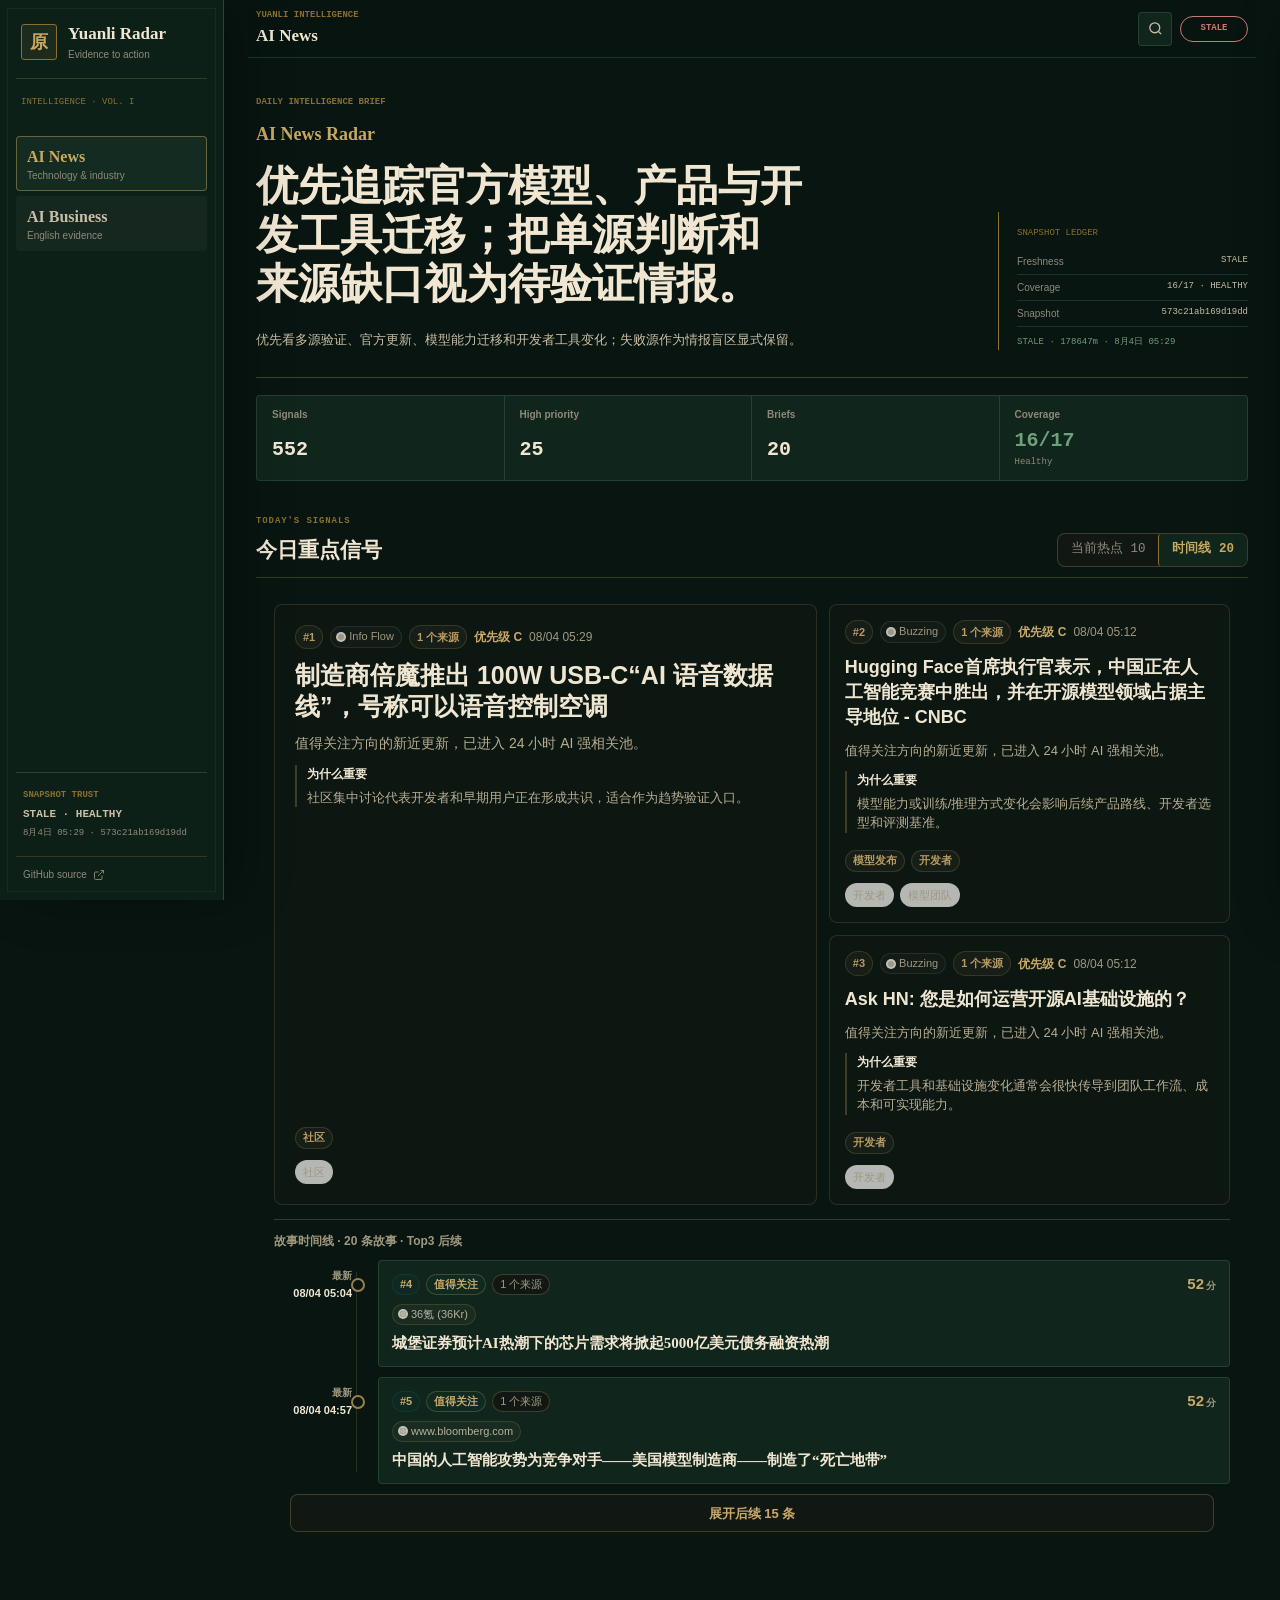
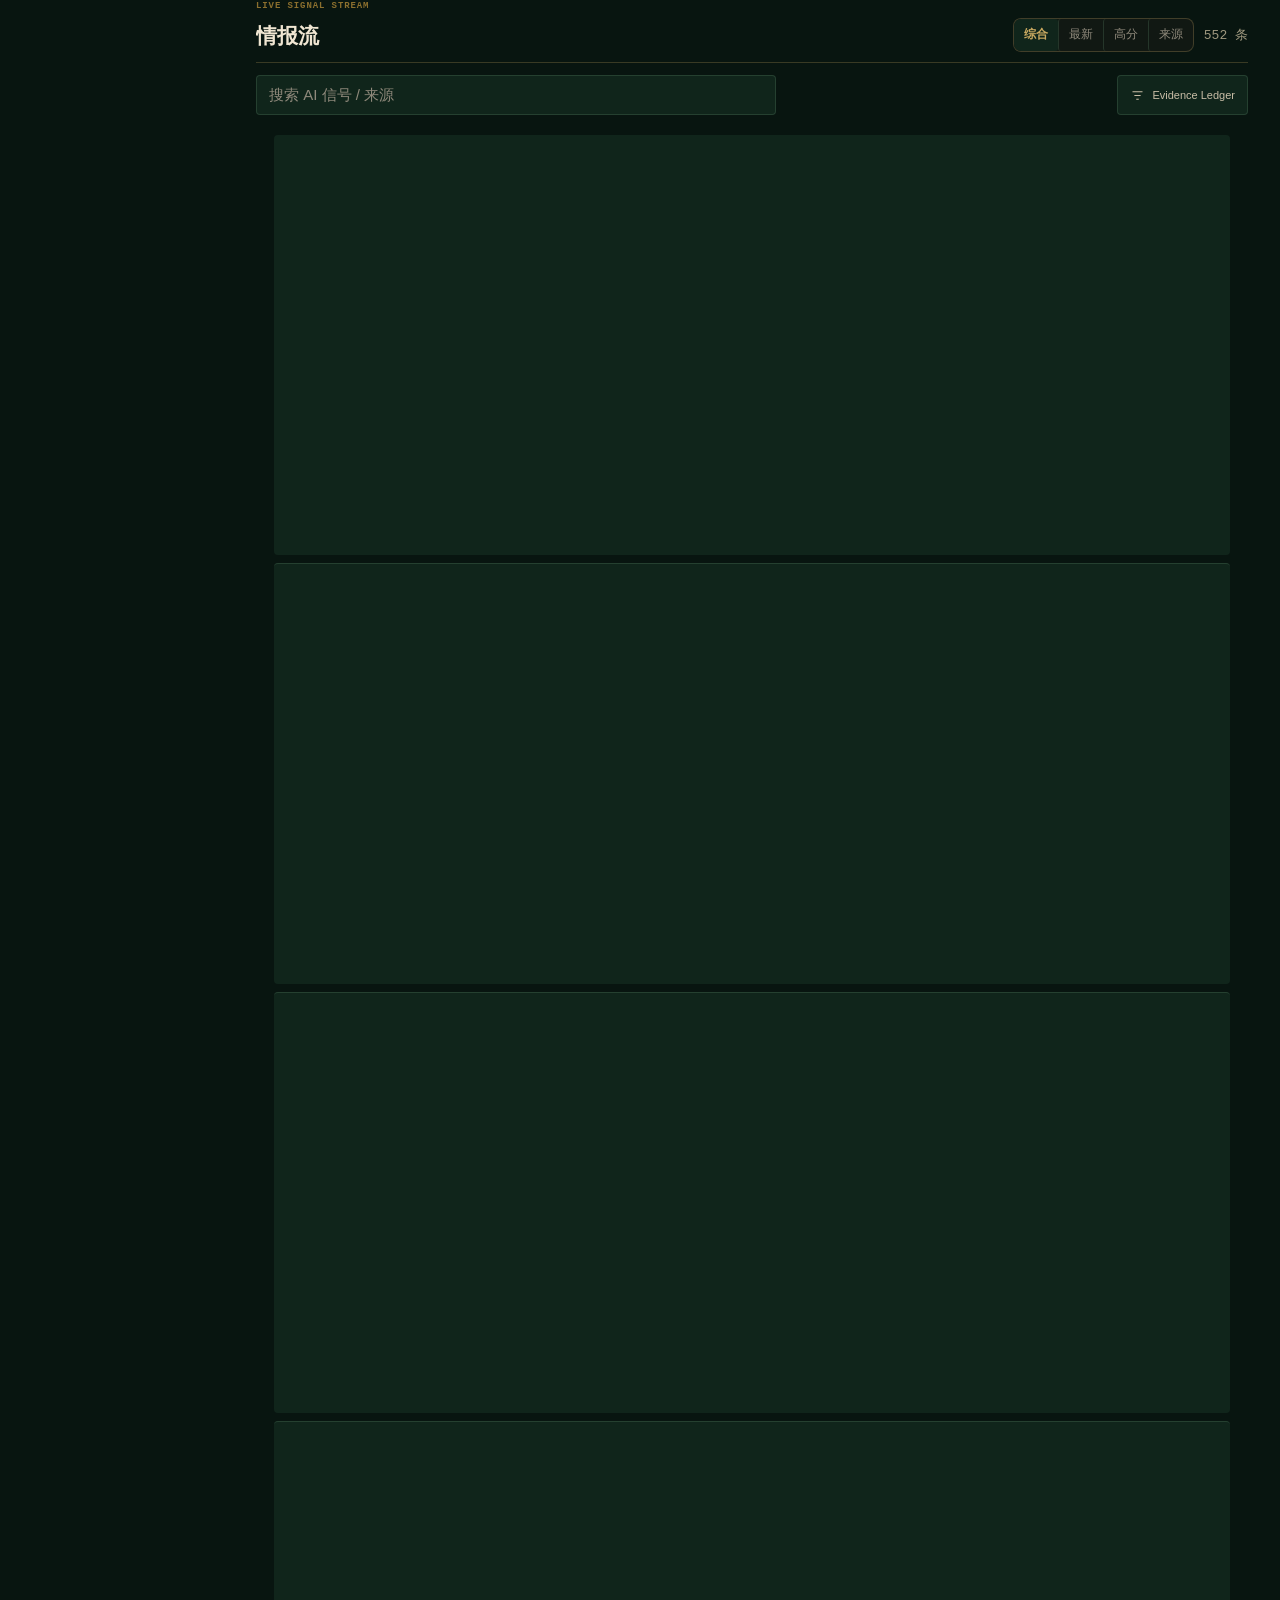
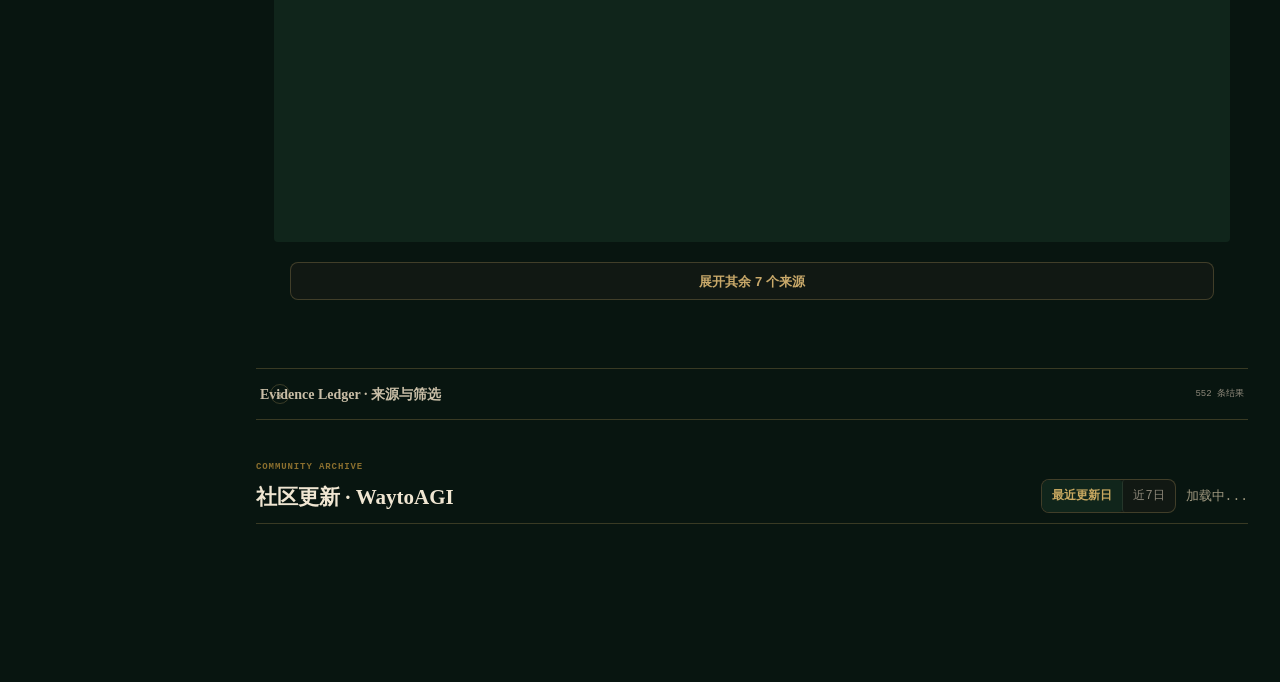
==== commit 8f129ca7: "feat: restore greenbook intelligence cockpit" ====
--- a/index.html
+++ b/index.html
@@ -4,198 +4,115 @@
     <meta charset="UTF-8" />
     <meta name="viewport" content="width=device-width, initial-scale=1.0" />
     <title>AI News Radar｜24 小时 AI 更新雷达</title>
-    <meta
-      name="description"
-      content="自动整理过去 24 小时值得看的 AI、模型和开发者工具更新；伯乐Skill（Scout Skill）帮你从一堆信源里选出千里马。"
-    />
+    <meta name="description" content="自动整理过去 24 小时值得看的 AI、模型和开发者工具更新；伯乐Skill（Scout Skill）帮你从一堆信源里选出千里马。" />
     <link rel="canonical" href="https://learnprompt.github.io/ai-news-radar/" />
     <meta property="og:title" content="AI News Radar｜24 小时 AI 更新雷达" />
-    <meta
-      property="og:description"
-      content="自动整理过去 24 小时值得看的 AI、模型和开发者工具更新；伯乐Skill（Scout Skill）帮你从一堆信源里选出千里马。"
-    />
+    <meta property="og:description" content="自动整理过去 24 小时值得看的 AI、模型和开发者工具更新；伯乐Skill（Scout Skill）帮你从一堆信源里选出千里马。" />
     <meta property="og:type" content="website" />
     <meta property="og:url" content="https://learnprompt.github.io/ai-news-radar/" />
     <meta property="og:site_name" content="AI News Radar" />
     <meta name="application-name" content="AI News Radar" />
-    <meta name="theme-color" content="#07100d" />
+    <meta name="theme-color" content="#0D2018" />
     <meta name="mobile-web-app-capable" content="yes" />
     <meta name="apple-mobile-web-app-title" content="AI News Radar" />
     <meta name="apple-mobile-web-app-capable" content="yes" />
-    <meta name="apple-mobile-web-app-status-bar-style" content="default" />
+    <meta name="apple-mobile-web-app-status-bar-style" content="black-translucent" />
     <meta name="twitter:card" content="summary" />
     <meta name="twitter:title" content="AI News Radar｜24 小时 AI 更新雷达" />
-    <meta
-      name="twitter:description"
-      content="自动整理过去 24 小时值得看的 AI、模型和开发者工具更新；伯乐Skill（Scout Skill）帮你从一堆信源里选出千里马。"
-    />
+    <meta name="twitter:description" content="自动整理过去 24 小时值得看的 AI、模型和开发者工具更新；伯乐Skill（Scout Skill）帮你从一堆信源里选出千里马。" />
     <link rel="icon" href="./assets/logo.svg" type="image/svg+xml" />
     <link rel="icon" href="./assets/icons/favicon-32.png" sizes="32x32" type="image/png" />
     <link rel="apple-touch-icon" href="./assets/icons/apple-touch-icon.png" sizes="180x180" />
     <link rel="manifest" href="./site.webmanifest" />
-    <link rel="stylesheet" href="./assets/styles.css?v=apple-adaptive-0804" />
-    <link rel="stylesheet" href="./assets/apple-adaptive.css?v=apple-adaptive-0804" />
+    <link rel="stylesheet" href="./assets/styles.css?v=greenbook-0804b" />
+    <link rel="stylesheet" href="./assets/greenbook-cockpit.css?v=greenbook-0804b" />
   </head>
   <body class="radar-shell-body radar-channel-ai-news">
+    <nav class="radar-mobile-switch" aria-label="Radar channels">
+      <a class="radar-channel-link active" href="./index.html" aria-current="page"><span>AI News</span><em>技术与产业</em></a>
+      <a class="radar-channel-link" href="./business.html"><span>AI Business</span><em>英文证据</em></a>
+    </nav>
+
+    <aside class="radar-side" aria-label="Yuanli Radar navigation">
+      <a class="radar-side-brand" href="./index.html">
+        <span class="radar-side-mark">原</span>
+        <span><strong>Yuanli Radar</strong><em>Evidence to action</em></span>
+      </a>
+      <p class="radar-side-volume">INTELLIGENCE · VOL. I</p>
+      <nav class="radar-side-nav" aria-label="Radar channels">
+        <a class="radar-channel-link active" href="./index.html" aria-current="page"><span>AI News</span><em>Technology &amp; industry</em></a>
+        <a class="radar-channel-link" href="./business.html"><span>AI Business</span><em>English evidence</em></a>
+      </nav>
+      <div class="radar-trust-card">
+        <span>SNAPSHOT TRUST</span>
+        <strong id="radarSideStatus">Loading</strong>
+        <small id="radarSideUpdated">Checking manifest</small>
+      </div>
+      <div class="radar-side-links">
+        <a href="https://github.com/moonstachain/ai-news-radar" target="_blank" rel="noopener noreferrer">
+          GitHub source
+          <svg aria-hidden="true" viewBox="0 0 24 24" fill="none" stroke="currentColor" stroke-width="1.8"><path d="M15 3h6v6M10 14 21 3M18 13v6a2 2 0 0 1-2 2H5a2 2 0 0 1-2-2V8a2 2 0 0 1 2-2h6" /></svg>
+        </a>
+      </div>
+    </aside>
+
     <main class="shell">
-      <header class="hero">
-        <div class="hero-main">
-          <div class="hero-headline">
-            <img class="hero-logo" src="./assets/logo.svg" alt="AI News Radar Logo" />
-            <div>
-              <p class="hero-tag">AI INTELLIGENCE RADAR</p>
-              <h1>AI News Radar</h1>
-            </div>
-          </div>
+      <header class="radar-toolbar">
+        <div><span class="radar-toolbar-kicker">YUANLI INTELLIGENCE</span><strong>AI News</strong></div>
+        <div class="radar-toolbar-actions">
+          <button class="radar-icon-button" id="radarSearchButton" type="button" aria-label="搜索情报">
+            <svg aria-hidden="true" viewBox="0 0 24 24" fill="none" stroke="currentColor" stroke-width="1.8"><circle cx="11" cy="11" r="7" /><path d="m20 20-3.5-3.5" /></svg>
+          </button>
+          <span class="radar-trust-pill is-loading" id="radarTrustPill">CHECKING</span>
         </div>
-        <div class="hero-meta">
-          <span class="updated-label">更新时间</span>
-          <span class="updated" id="updatedAt">加载中...</span>
-          <span class="source-status-pill" id="sourceStatusPill">源状态加载中</span>
-          <div class="hero-links" aria-label="项目入口">
-            <a class="hero-link" href="./business.html">Business Evidence</a>
-            <a
-              class="hero-link"
-              href="https://github.com/moonstachain/ai-news-radar"
-              target="_blank"
-              rel="noopener noreferrer"
-            >接入 Agent</a>
-          </div>
-        </div>
-
-        <section class="radar-hero-decision" aria-label="AI News hero decision">
-          <p class="radar-hero-label">HERO DECISION</p>
-          <h2 id="radarHeroDecision">把 24 小时 AI 技术与产业信号压成可判断的 Top3、来源健康和后续深挖线索。</h2>
-          <p>
-            AI News 是外部技术/产业信号流：优先看多源验证、官方更新、模型能力迁移和开发者工具变化；任何失败源都作为情报盲区显式保留。
-            <span class="radar-decision-meta" id="radarHeroDecisionMeta">正在读取数据脉象</span>
-          </p>
-        </section>
-
-        <section class="radar-pulse-strip" id="radarPulseStrip" aria-label="AI News data pulse"></section>
-
-        <section class="stats" id="stats"></section>
-
-        <section class="section-nav-wrap" aria-label="内容栏目">
-          <div class="section-tabs" id="sectionTabs" role="tablist" aria-label="AI 新闻栏目"></div>
-          <div class="section-summary" id="sectionSummary">正在整理栏目...</div>
-        </section>
       </header>
 
-      <section class="primary-controls" aria-label="Signal search">
-        <input id="searchInput" type="search" placeholder="搜索 AI 信号 / 来源" />
-        <div class="mode-hint" id="modeHint">AI强相关</div>
+      <header class="hero radar-masthead">
+        <section class="radar-hero-decision" aria-label="AI News hero decision">
+          <p class="radar-hero-label">DAILY INTELLIGENCE BRIEF</p>
+          <h1>AI News Radar</h1>
+          <h2 id="radarHeroDecision">把 24 小时 AI 技术与产业信号压成可判断的 Top3、来源健康和后续深挖线索。</h2>
+          <p>优先看多源验证、官方更新、模型能力迁移和开发者工具变化；失败源作为情报盲区显式保留。</p>
+        </section>
+        <aside class="radar-snapshot-ledger" aria-label="Snapshot ledger">
+          <p>SNAPSHOT LEDGER</p>
+          <dl>
+            <div><dt>Freshness</dt><dd id="radarLedgerStatus">Checking</dd></div>
+            <div><dt>Coverage</dt><dd id="radarLedgerCoverage">Checking</dd></div>
+            <div><dt>Snapshot</dt><dd id="radarLedgerSnapshot">Pending</dd></div>
+          </dl>
+          <small id="radarHeroDecisionMeta">正在读取数据脉象</small>
+        </aside>
+      </header>
+
+      <section class="radar-pulse-strip" id="radarPulseStrip" aria-label="AI News data pulse">
+        <div class="radar-pulse-card is-skeleton"><span>Signals</span><strong>—</strong></div>
+        <div class="radar-pulse-card is-skeleton"><span>High priority</span><strong>—</strong></div>
+        <div class="radar-pulse-card is-skeleton"><span>Briefs</span><strong>—</strong></div>
+        <div class="radar-pulse-card is-skeleton"><span>Coverage</span><strong>—</strong></div>
       </section>
-
-      <div class="sticky-summary-bar" aria-label="当前视图摘要">
-        <strong>AI News Radar</strong>
-        <span id="stickySummaryText">正在整理 24 小时信号...</span>
-      </div>
-
-      <details class="advanced-panel">
-        <summary>
-          <span>高级筛选</span>
-          <span class="advanced-summary" id="advancedSummary">加载中...</span>
-        </summary>
-        <div class="advanced-content">
-          <div class="advanced-controls">
-            <label class="field">
-              <span>时间范围</span>
-              <select id="timeRangeSelect" aria-label="时间范围">
-                <option value="24h">过去 24 小时</option>
-              </select>
-            </label>
-            <label class="field">
-              <span>来源类型</span>
-              <select id="sourceTypeSelect">
-                <option value="">全部来源</option>
-                <option value="official">官方 / 一手</option>
-                <option value="media">精选媒体 / 日报</option>
-                <option value="community">社区 / HN / Builders</option>
-                <option value="rss">RSS / OPML</option>
-                <option value="aggregate">聚合源</option>
-                <option value="creator">自媒体</option>
-                <option value="advanced">进阶源</option>
-              </select>
-            </label>
-            <label class="field">
-              <span>内容类型</span>
-              <select id="sectionSelect"></select>
-            </label>
-            <label class="field">
-              <span>信号等级</span>
-              <select id="signalLevelSelect">
-                <option value="">全部信号</option>
-                <option value="high">高优先级</option>
-                <option value="curated">精选 / 官方</option>
-                <option value="multi">多源验证</option>
-              </select>
-            </label>
-            <label class="field">
-              <span>具体来源</span>
-              <select id="siteSelect">
-                <option value="">全部站点</option>
-              </select>
-            </label>
-            <div class="field">
-              <span>AI 相关度</span>
-              <div class="mode-switch">
-                <button id="modeAiBtn" class="mode-btn active" type="button">AI强相关</button>
-                <button id="modeAllBtn" class="mode-btn" type="button">全量</button>
-              </div>
-            </div>
-            <label id="allDedupeWrap" class="all-dedupe" for="allDedupeToggle">
-              <input id="allDedupeToggle" type="checkbox" checked />
-              <span class="all-dedupe-dot"></span>
-              <span id="allDedupeLabel">去重开</span>
-            </label>
-          </div>
-          <div class="source-health" id="sourceHealth">源状态加载中...</div>
-          <details class="source-detail-panel">
-            <summary>查看源状态详情</summary>
-            <div class="source-health-details" id="sourceHealthDetails"></div>
-            <section class="coverage-strip" id="coverageStrip" aria-label="Source coverage status"></section>
-            <section class="source-status-table" id="sourceStatusTable" aria-label="源状态详情"></section>
-            <section class="site-pills" id="sitePills"></section>
-          </details>
-        </div>
-      </details>
 
       <section class="bole-picks-wrap" aria-label="今日 Top 3" id="bolePicksWrap">
         <div class="bole-picks-head">
-          <div>
-            <p class="section-eyebrow">TODAY'S SIGNALS</p>
-            <h2 id="topStoriesTitle">今日重点信号</h2>
-          </div>
+          <div><p class="section-eyebrow">TODAY'S SIGNALS</p><h2 id="topStoriesTitle">今日重点信号</h2></div>
           <div class="bole-head-tools">
             <div class="bole-view-toggle" id="boleViewToggle" hidden>
               <button id="boleHotBtn" class="mode-btn" type="button">当前热点</button>
               <button id="boleTimelineBtn" class="mode-btn" type="button">时间线</button>
             </div>
-            <span id="bolePicksMeta">按评分排序</span>
+            <span id="bolePicksMeta">按证据强度排序</span>
           </div>
         </div>
-        <div id="bolePicksList" class="bole-board"></div>
-      </section>
-
-      <section class="waytoagi-wrap">
-        <div class="waytoagi-head">
-          <h2>社区更新 · WaytoAGI</h2>
-          <div class="waytoagi-tools">
-            <div class="waytoagi-switch">
-              <button id="waytoagiTodayBtn" class="waytoagi-btn active" type="button">最近更新日</button>
-              <button id="waytoagi7dBtn" class="waytoagi-btn" type="button">近7日</button>
-            </div>
-            <span id="waytoagiUpdatedAt">加载中...</span>
-          </div>
+        <div id="bolePicksList" class="bole-board">
+          <article class="radar-story-preview is-skeleton" aria-hidden="true"><span>01</span><div><small>READING EVIDENCE</small><strong>正在整理今日重点信号</strong><em>Evidence file</em></div></article>
+          <article class="radar-story-preview is-skeleton" aria-hidden="true"><span>02</span><div><small>READING EVIDENCE</small><strong>正在核对来源与置信度</strong><em>Evidence file</em></div></article>
+          <article class="radar-story-preview is-skeleton" aria-hidden="true"><span>03</span><div><small>READING EVIDENCE</small><strong>正在生成多源判断</strong><em>Evidence file</em></div></article>
         </div>
-        <div id="waytoagiMeta" class="waytoagi-meta"></div>
-        <div id="waytoagiList" class="waytoagi-list"></div>
       </section>
 
       <section class="list-wrap" id="signalStream">
         <div class="list-head">
-          <h2 id="listTitle">全量 AI 情报源</h2>
+          <div><p class="section-eyebrow">LIVE SIGNAL STREAM</p><h2 id="listTitle">AI 情报流</h2></div>
           <div class="list-head-tools">
             <div class="list-sort-tools" id="listSortTools" role="group" aria-label="全量列表排序">
               <button class="list-sort-btn active" type="button" data-sort="priority" title="综合来源权重、AI相关度、新鲜度与信号强度">综合</button>
@@ -206,27 +123,64 @@
             <span id="resultCount">0 条</span>
           </div>
         </div>
+        <div class="radar-stream-tools">
+          <section class="primary-controls" aria-label="Signal search">
+            <input id="searchInput" type="search" placeholder="搜索 AI 信号 / 来源" />
+            <div class="mode-hint" id="modeHint">AI强相关</div>
+          </section>
+          <button class="radar-filter-button" id="radarFilterButton" type="button">
+            <svg aria-hidden="true" viewBox="0 0 24 24" fill="none" stroke="currentColor" stroke-width="1.8"><path d="M4 6h16M7 12h10M10 18h4" /></svg>
+            Evidence Ledger
+          </button>
+        </div>
         <div id="newsList" class="news-list"></div>
       </section>
 
+      <details class="advanced-panel" id="advancedPanel">
+        <summary><span>Evidence Ledger · 来源与筛选</span><span class="advanced-summary" id="advancedSummary">加载中...</span></summary>
+        <div class="advanced-content">
+          <div class="advanced-controls">
+            <label class="field"><span>时间范围</span><select id="timeRangeSelect" aria-label="时间范围"><option value="24h">过去 24 小时</option></select></label>
+            <label class="field"><span>来源类型</span><select id="sourceTypeSelect"><option value="">全部来源</option><option value="official">官方 / 一手</option><option value="media">精选媒体 / 日报</option><option value="community">社区 / HN / Builders</option><option value="rss">RSS / OPML</option><option value="aggregate">聚合源</option><option value="creator">自媒体</option><option value="advanced">进阶源</option></select></label>
+            <label class="field"><span>内容类型</span><select id="sectionSelect"></select></label>
+            <label class="field"><span>信号等级</span><select id="signalLevelSelect"><option value="">全部信号</option><option value="high">高优先级</option><option value="curated">精选 / 官方</option><option value="multi">多源验证</option></select></label>
+            <label class="field"><span>具体来源</span><select id="siteSelect"><option value="">全部站点</option></select></label>
+            <div class="field"><span>AI 相关度</span><div class="mode-switch"><button id="modeAiBtn" class="mode-btn active" type="button">AI强相关</button><button id="modeAllBtn" class="mode-btn" type="button">全量</button></div></div>
+            <label id="allDedupeWrap" class="all-dedupe" for="allDedupeToggle"><input id="allDedupeToggle" type="checkbox" checked /><span class="all-dedupe-dot"></span><span id="allDedupeLabel">去重开</span></label>
+          </div>
+          <div class="source-health" id="sourceHealth">源状态加载中...</div>
+          <details class="source-detail-panel"><summary>查看源状态详情</summary><div class="source-health-details" id="sourceHealthDetails"></div><section class="coverage-strip" id="coverageStrip" aria-label="Source coverage status"></section><section class="source-status-table" id="sourceStatusTable" aria-label="源状态详情"></section><section class="site-pills" id="sitePills"></section></details>
+        </div>
+      </details>
+
+      <section class="waytoagi-wrap">
+        <div class="waytoagi-head">
+          <div><p class="section-eyebrow">COMMUNITY ARCHIVE</p><h2>社区更新 · WaytoAGI</h2></div>
+          <div class="waytoagi-tools"><div class="waytoagi-switch"><button id="waytoagiTodayBtn" class="waytoagi-btn active" type="button">最近更新日</button><button id="waytoagi7dBtn" class="waytoagi-btn" type="button">近7日</button></div><span id="waytoagiUpdatedAt">加载中...</span></div>
+        </div>
+        <div id="waytoagiMeta" class="waytoagi-meta"></div>
+        <div id="waytoagiList" class="waytoagi-list"></div>
+      </section>
+
+      <section class="radar-legacy-telemetry" aria-hidden="true">
+        <div class="stats" id="stats"></div><div class="section-tabs" id="sectionTabs" role="tablist"></div><div id="sectionSummary"></div>
+        <div class="sticky-summary-bar"><strong>AI News Radar</strong><span id="stickySummaryText">正在整理 24 小时信号...</span></div>
+      </section>
     </main>
 
     <template id="itemTpl">
-      <article class="news-card">
-        <a class="title" target="_blank" rel="noopener noreferrer"></a>
-        <div class="meta-row">
-          <span class="site"></span>
-          <span class="category"></span>
-          <span class="source"></span>
-          <time class="time"></time>
-        </div>
-        <p class="news-summary"></p>
-      </article>
+      <article class="news-card"><a class="title" target="_blank" rel="noopener noreferrer"></a><div class="meta-row"><span class="site"></span><span class="category"></span><span class="source"></span><time class="time"></time></div><p class="news-summary"></p></article>
     </template>
 
+    <div class="radar-drawer-backdrop" id="radarDrawerBackdrop" hidden></div>
+    <aside class="radar-quick-look" id="radarQuickLook" role="dialog" aria-modal="true" aria-hidden="true" aria-labelledby="radarQuickLookTitle" inert>
+      <header><span>EVIDENCE FILE</span><button class="radar-icon-button" id="radarDrawerClose" type="button" aria-label="关闭证据档案"><svg aria-hidden="true" viewBox="0 0 24 24" fill="none" stroke="currentColor" stroke-width="1.8"><path d="m6 6 12 12M18 6 6 18" /></svg></button></header>
+      <div id="radarQuickLookBody"></div>
+    </aside>
+
     <script>window.RADAR_CHANNEL = "ai-news";</script>
-    <script src="./assets/radar-data.js?v=apple-adaptive-0804" defer></script>
-    <script src="./assets/radar-shell.js?v=apple-adaptive-0804" defer></script>
-    <script src="./assets/radar-news-boot.js?v=apple-adaptive-0804" defer></script>
+    <script src="./assets/radar-data.js?v=greenbook-0804b" defer></script>
+    <script src="./assets/radar-shell.js?v=greenbook-0804b" defer></script>
+    <script src="./assets/radar-news-boot.js?v=greenbook-0804b" defer></script>
   </body>
 </html>
--- a/assets/greenbook-cockpit.css
+++ b/assets/greenbook-cockpit.css
@@ -0,0 +1,781 @@
+:root {
+  color-scheme: dark;
+  --radar-bg: #081510;
+  --radar-leather: #0d2018;
+  --radar-surface: #10251b;
+  --radar-surface-raised: #173326;
+  --radar-surface-muted: #132b20;
+  --radar-text: #f0e6d2;
+  --radar-muted: #c9bea7;
+  --radar-faint: #8f897b;
+  --radar-line: rgba(111, 159, 123, 0.22);
+  --radar-line-strong: rgba(201, 169, 97, 0.5);
+  --radar-gold: #c9a961;
+  --radar-gold-deep: #8b6f2e;
+  --radar-jade: #6f9f7b;
+  --radar-jade-soft: rgba(111, 159, 123, 0.12);
+  --radar-warn: #d4a85e;
+  --radar-danger: #c97a72;
+  --radar-seal: #a64a3c;
+  --radar-slate: #91a3ab;
+  --radar-shadow: 0 18px 48px rgba(0, 0, 0, 0.32);
+  --radar-serif-cn: "Songti SC", STSong, "Noto Serif CJK SC", serif;
+  --radar-serif-en: "Iowan Old Style", Baskerville, Georgia, serif;
+  --radar-sans: -apple-system, BlinkMacSystemFont, "SF Pro Text", "PingFang SC", "Helvetica Neue", Arial, sans-serif;
+  --radar-mono: "SFMono-Regular", Menlo, Monaco, Consolas, monospace;
+}
+
+* { box-sizing: border-box; }
+
+html {
+  min-width: 320px;
+  background: var(--radar-bg);
+  color: var(--radar-text);
+  letter-spacing: 0;
+  scroll-behavior: smooth;
+}
+
+body.radar-shell-body {
+  min-width: 320px;
+  margin: 0;
+  overflow-x: clip;
+  background: var(--radar-bg) !important;
+  color: var(--radar-text) !important;
+  font-family: var(--radar-sans) !important;
+  font-size: 15px;
+  line-height: 1.5;
+  -webkit-font-smoothing: antialiased;
+  font-variant-numeric: tabular-nums;
+}
+
+body.radar-shell-body::before,
+body.radar-shell-body::after { display: none !important; }
+
+button,
+input,
+select { font: inherit; }
+
+button { cursor: pointer; }
+
+a { color: inherit; }
+
+.radar-side {
+  position: fixed;
+  inset: 0 auto 0 0;
+  z-index: 50;
+  display: flex;
+  width: 224px;
+  padding: 22px 16px 18px;
+  flex-direction: column;
+  border-right: 1px solid rgba(201, 169, 97, 0.24);
+  background: var(--radar-leather);
+  color: var(--radar-text);
+}
+
+.radar-side::after {
+  position: absolute;
+  inset: 8px 7px;
+  border: 1px solid rgba(201, 169, 97, 0.08);
+  content: "";
+  pointer-events: none;
+}
+
+.radar-side > * { position: relative; z-index: 1; }
+
+.radar-side-brand {
+  display: flex;
+  min-height: 52px;
+  gap: 11px;
+  align-items: center;
+  padding: 2px 5px 17px;
+  border-bottom: 1px solid rgba(201, 169, 97, 0.22);
+  text-decoration: none;
+}
+
+.radar-side-mark {
+  display: grid;
+  width: 36px;
+  height: 36px;
+  flex: 0 0 36px;
+  place-items: center;
+  border: 1px solid var(--radar-gold-deep);
+  border-radius: 3px;
+  color: var(--radar-gold);
+  font-family: var(--radar-serif-cn);
+  font-size: 18px;
+}
+
+.radar-side-brand > span:last-child { display: flex; min-width: 0; flex-direction: column; }
+.radar-side-brand strong { color: var(--radar-text); font-family: var(--radar-serif-en); font-size: 17px; font-weight: 600; line-height: 1.15; }
+.radar-side-brand em { color: var(--radar-faint); font-size: 10px; font-style: normal; }
+
+.radar-side-volume {
+  margin: 17px 5px 9px;
+  color: var(--radar-gold-deep);
+  font-family: var(--radar-mono);
+  font-size: 9px;
+}
+
+.radar-side-nav { display: grid; gap: 5px; }
+
+.radar-channel-link {
+  display: flex;
+  min-height: 54px;
+  gap: 1px;
+  justify-content: center;
+  padding: 8px 10px;
+  flex-direction: column;
+  border: 1px solid transparent;
+  border-radius: 4px;
+  color: var(--radar-muted);
+  text-decoration: none;
+  transition: border-color 180ms ease, background-color 180ms ease, color 180ms ease;
+}
+
+.radar-channel-link span { color: inherit; font-family: var(--radar-serif-en); font-size: 16px; font-weight: 600; }
+.radar-channel-link em { color: var(--radar-faint); font-size: 10px; font-style: normal; }
+.radar-channel-link:hover { border-color: var(--radar-line); background: var(--radar-surface); color: var(--radar-text); }
+.radar-channel-link.active { border-color: rgba(201, 169, 97, 0.46); background: var(--radar-surface-muted); color: var(--radar-gold); }
+
+.radar-trust-card {
+  display: flex;
+  gap: 4px;
+  margin-top: auto;
+  padding: 16px 7px;
+  flex-direction: column;
+  border-top: 1px solid rgba(201, 169, 97, 0.22);
+}
+
+.radar-trust-card span,
+.radar-toolbar-kicker,
+.radar-quick-look header > span,
+.radar-quick-look section > span {
+  color: var(--radar-gold-deep);
+  font-family: var(--radar-mono);
+  font-size: 9px;
+  font-weight: 600;
+}
+
+.radar-trust-card strong { color: var(--radar-muted); font-family: var(--radar-mono); font-size: 11px; font-weight: 600; }
+.radar-trust-card small { overflow-wrap: anywhere; color: var(--radar-faint); font-family: var(--radar-mono); font-size: 9px; }
+
+.radar-side-links { padding: 10px 7px 0; border-top: 1px solid rgba(201, 169, 97, 0.18); }
+.radar-side-links a { display: flex; gap: 6px; align-items: center; color: var(--radar-faint); font-size: 10px; text-decoration: none; }
+.radar-side-links a:hover { color: var(--radar-gold); }
+.radar-side-links svg { width: 12px; height: 12px; }
+
+.radar-mobile-switch { display: none; }
+
+.shell,
+.business-shell {
+  width: auto !important;
+  max-width: 1240px !important;
+  min-height: 100vh;
+  margin: 0 auto 0 calc(224px + max(0px, (100vw - 224px - 1240px) / 2)) !important;
+  padding: 0 32px 72px !important;
+  background: transparent !important;
+  color: var(--radar-text) !important;
+}
+
+.radar-toolbar {
+  position: sticky;
+  top: 0;
+  z-index: 40;
+  display: flex;
+  min-height: 58px;
+  align-items: center;
+  justify-content: space-between;
+  margin: 0 -8px;
+  padding: 8px;
+  border-bottom: 1px solid var(--radar-line);
+  background: rgba(8, 21, 16, 0.96);
+}
+
+.radar-toolbar > div:first-child { display: flex; flex-direction: column; }
+.radar-toolbar strong { color: var(--radar-text); font-family: var(--radar-serif-en); font-size: 17px; font-weight: 600; }
+.radar-toolbar-actions { display: flex; gap: 8px; align-items: center; }
+
+.radar-icon-button {
+  display: grid;
+  width: 34px;
+  height: 34px;
+  padding: 0;
+  place-items: center;
+  border: 1px solid var(--radar-line);
+  border-radius: 4px;
+  background: var(--radar-surface);
+  color: var(--radar-muted);
+  transition: border-color 180ms ease, color 180ms ease, background-color 180ms ease;
+}
+
+.radar-icon-button:hover { border-color: var(--radar-gold-deep); background: var(--radar-surface-raised); color: var(--radar-gold); }
+.radar-icon-button svg { width: 17px; height: 17px; }
+
+.radar-trust-pill {
+  display: inline-flex;
+  min-height: 26px;
+  min-width: 68px;
+  align-items: center;
+  justify-content: center;
+  padding: 0 9px;
+  border: 1px solid currentColor;
+  border-radius: 999px;
+  color: var(--radar-faint);
+  font-family: var(--radar-mono);
+  font-size: 9px;
+  font-weight: 700;
+}
+
+.radar-trust-pill.is-live { color: var(--radar-jade); }
+.radar-trust-pill.is-delayed { color: var(--radar-warn); }
+.radar-trust-pill.is-stale { color: var(--radar-danger); }
+.radar-trust-pill.is-fallback { color: var(--radar-slate); }
+
+.hero,
+.business-hero,
+.radar-masthead {
+  display: grid !important;
+  grid-template-columns: minmax(0, 1fr) 250px !important;
+  gap: 38px !important;
+  align-items: end !important;
+  margin: 0 !important;
+  padding: 38px 0 27px !important;
+  border: 0 !important;
+  border-bottom: 1px solid rgba(201, 169, 97, 0.3) !important;
+  background: transparent !important;
+  box-shadow: none !important;
+}
+
+.radar-hero-decision {
+  grid-column: 1 !important;
+  max-width: 820px;
+  margin: 0 !important;
+  padding: 0 !important;
+  border: 0 !important;
+  background: transparent !important;
+  box-shadow: none !important;
+}
+
+.radar-hero-label,
+.section-eyebrow,
+.hero-tag {
+  margin: 0 0 7px !important;
+  color: var(--radar-gold-deep) !important;
+  font-family: var(--radar-mono) !important;
+  font-size: 9px !important;
+  font-weight: 650 !important;
+}
+
+.radar-hero-decision h1 {
+  margin: 0 0 10px !important;
+  color: var(--radar-gold) !important;
+  font-family: var(--radar-serif-en) !important;
+  font-size: 18px !important;
+  font-weight: 600 !important;
+}
+
+.radar-channel-ai-news .radar-hero-decision h2 {
+  font-family: var(--radar-serif-cn) !important;
+  font-weight: 600 !important;
+}
+
+.radar-channel-ai-business .radar-hero-decision h2 {
+  font-family: var(--radar-serif-en) !important;
+  font-weight: 600 !important;
+}
+
+.radar-hero-decision h2 {
+  max-width: 790px;
+  margin: 0 !important;
+  color: var(--radar-text) !important;
+  font-size: 42px !important;
+  line-height: 1.16 !important;
+  letter-spacing: 0 !important;
+  text-wrap: balance;
+}
+
+.radar-channel-ai-business .radar-hero-decision h2 { min-height: 3.48em; }
+
+.radar-hero-decision > p:last-child {
+  max-width: 760px;
+  margin: 13px 0 0 !important;
+  color: var(--radar-muted) !important;
+  font-size: 13px !important;
+  line-height: 1.6 !important;
+}
+
+.radar-snapshot-ledger {
+  grid-column: 2 !important;
+  align-self: end;
+  min-width: 0;
+  padding: 15px 0 1px 18px;
+  border-left: 1px solid var(--radar-gold-deep);
+}
+
+.radar-snapshot-ledger > p { margin: 0 0 8px; color: var(--radar-gold-deep); font-family: var(--radar-mono); font-size: 9px; }
+.radar-snapshot-ledger dl { margin: 0; }
+.radar-snapshot-ledger dl div { display: flex; gap: 10px; justify-content: space-between; padding: 5px 0; border-bottom: 1px solid var(--radar-line); }
+.radar-snapshot-ledger dt { color: var(--radar-faint); font-size: 10px; }
+.radar-snapshot-ledger dd { max-width: 150px; margin: 0; overflow: hidden; color: var(--radar-muted); font-family: var(--radar-mono); font-size: 9px; text-align: right; text-overflow: ellipsis; white-space: nowrap; }
+.radar-snapshot-ledger small { display: block; margin-top: 9px; color: var(--radar-jade); font-family: var(--radar-mono); font-size: 9px; }
+
+.radar-pulse-strip {
+  display: grid !important;
+  grid-template-columns: repeat(4, minmax(0, 1fr));
+  gap: 0 !important;
+  margin: 17px 0 34px !important;
+  overflow: hidden;
+  border: 1px solid var(--radar-line) !important;
+  border-radius: 4px !important;
+  background: var(--radar-surface) !important;
+  box-shadow: none !important;
+}
+
+.radar-pulse-card {
+  min-width: 0;
+  min-height: 66px;
+  padding: 11px 15px !important;
+  border: 0 !important;
+  border-right: 1px solid var(--radar-line) !important;
+  border-radius: 0 !important;
+  background: transparent !important;
+  box-shadow: none !important;
+}
+
+.radar-pulse-card:last-child { border-right: 0 !important; }
+.radar-pulse-card span { display: block; color: var(--radar-faint) !important; font-size: 10px !important; }
+.radar-pulse-card strong { display: block; margin-top: 3px; color: var(--radar-text) !important; font-family: var(--radar-mono); font-size: 20px !important; font-weight: 600 !important; }
+.radar-pulse-card em { color: var(--radar-faint) !important; font-family: var(--radar-mono); font-size: 9px !important; font-style: normal; text-transform: capitalize; }
+.radar-pulse-card.is-healthy strong { color: var(--radar-jade) !important; }
+.radar-pulse-card.is-limited strong { color: var(--radar-warn) !important; }
+.radar-pulse-card.is-critical strong { color: var(--radar-danger) !important; }
+
+.bole-picks-wrap,
+.list-wrap,
+.waytoagi-wrap,
+.business-section,
+.advanced-panel {
+  margin: 0 0 34px !important;
+  padding: 0 !important;
+  border: 0 !important;
+  border-radius: 0 !important;
+  background: transparent !important;
+  box-shadow: none !important;
+}
+
+.bole-picks-head,
+.list-head,
+.waytoagi-head,
+.business-section-head {
+  display: flex !important;
+  min-height: 48px;
+  align-items: end !important;
+  justify-content: space-between !important;
+  gap: 16px;
+  margin: 0 0 12px !important;
+  padding: 0 0 10px !important;
+  border-bottom: 1px solid rgba(201, 169, 97, 0.25) !important;
+  background: transparent !important;
+}
+
+.bole-picks-head h2,
+.list-head h2,
+.waytoagi-head h2,
+.business-section-head h2 {
+  margin: 0 !important;
+  color: var(--radar-text) !important;
+  font-family: var(--radar-channel-serif, var(--radar-serif-en)) !important;
+  font-size: 21px !important;
+  font-weight: 600 !important;
+  letter-spacing: 0 !important;
+}
+
+.radar-channel-ai-news { --radar-channel-serif: var(--radar-serif-cn); }
+.radar-channel-ai-business { --radar-channel-serif: var(--radar-serif-en); }
+.bole-head-tools,
+.list-head-tools,
+.waytoagi-tools { color: var(--radar-faint) !important; font-family: var(--radar-mono); font-size: 9px !important; }
+
+.bole-board {
+  display: grid !important;
+  grid-template-columns: repeat(3, minmax(0, 1fr));
+  gap: 10px !important;
+}
+
+.radar-story-preview {
+  position: relative;
+  display: flex;
+  width: 100%;
+  min-height: 194px;
+  gap: 17px;
+  align-items: flex-start;
+  padding: 18px;
+  flex-direction: column;
+  border: 1px solid var(--radar-line);
+  border-radius: 4px;
+  background: var(--radar-surface);
+  color: var(--radar-text);
+  text-align: left;
+  transition: border-color 180ms ease, background-color 180ms ease;
+}
+
+.radar-story-preview:first-child { border-color: rgba(201, 169, 97, 0.5); }
+.radar-story-preview:hover { border-color: var(--radar-line-strong); background: var(--radar-surface-raised); }
+.radar-story-preview > span { color: var(--radar-gold); font-family: var(--radar-mono); font-size: 12px; font-weight: 700; }
+.radar-story-preview div { display: flex; min-width: 0; flex: 1; flex-direction: column; }
+.radar-story-preview small { color: var(--radar-faint); font-family: var(--radar-mono); font-size: 9px; }
+.radar-story-preview strong { display: -webkit-box; margin-top: 12px; overflow: hidden; color: var(--radar-text); font-family: var(--radar-channel-serif); font-size: 18px; font-weight: 600; line-height: 1.42; -webkit-box-orient: vertical; -webkit-line-clamp: 3; }
+.radar-story-preview em { margin-top: auto; padding-top: 16px; color: var(--radar-jade); font-size: 10px; font-style: normal; }
+
+.radar-stream-tools {
+  display: flex;
+  gap: 10px;
+  align-items: center;
+  justify-content: space-between;
+  margin: 0 0 12px;
+}
+
+.primary-controls {
+  position: static !important;
+  display: flex !important;
+  min-width: 0;
+  flex: 1;
+  margin: 0 !important;
+  padding: 0 !important;
+  border: 0 !important;
+  background: transparent !important;
+  box-shadow: none !important;
+}
+
+#searchInput,
+.field select {
+  min-height: 40px !important;
+  border: 1px solid var(--radar-line) !important;
+  border-radius: 4px !important;
+  background: var(--radar-surface) !important;
+  color: var(--radar-text) !important;
+  box-shadow: none !important;
+}
+
+#searchInput { width: min(520px, 100%); padding: 0 12px !important; }
+#searchInput::placeholder { color: var(--radar-faint); }
+.mode-hint { display: none !important; }
+
+.radar-filter-button {
+  display: flex;
+  min-height: 40px;
+  gap: 7px;
+  align-items: center;
+  padding: 0 12px;
+  border: 1px solid var(--radar-line);
+  border-radius: 4px;
+  background: var(--radar-surface);
+  color: var(--radar-muted);
+  font-size: 11px;
+  transition: border-color 180ms ease, color 180ms ease, background-color 180ms ease;
+}
+
+.radar-filter-button:hover { border-color: var(--radar-gold-deep); background: var(--radar-surface-raised); color: var(--radar-gold); }
+.radar-filter-button svg { width: 15px; height: 15px; }
+
+.list-sort-btn,
+.mode-btn,
+.waytoagi-btn {
+  border-color: var(--radar-line) !important;
+  border-radius: 3px !important;
+  background: transparent !important;
+  color: var(--radar-faint) !important;
+}
+
+.list-sort-btn.active,
+.mode-btn.active,
+.waytoagi-btn.active { border-color: var(--radar-gold-deep) !important; background: var(--radar-surface) !important; color: var(--radar-gold) !important; }
+
+.radar-load-stream {
+  display: flex;
+  width: 100%;
+  min-height: 72px;
+  align-items: center;
+  justify-content: space-between;
+  padding: 14px 16px;
+  border: 1px solid var(--radar-line);
+  border-radius: 4px;
+  background: var(--radar-surface);
+  color: var(--radar-text);
+  transition: border-color 180ms ease, background-color 180ms ease;
+}
+
+.radar-load-stream strong { font-family: var(--radar-channel-serif); font-weight: 600; }
+.radar-load-stream span { color: var(--radar-faint); font-size: 11px; }
+.radar-load-stream:hover { border-color: var(--radar-gold-deep); background: var(--radar-surface-raised); }
+
+.news-card,
+.site-group,
+.source-group,
+.bole-lead-card,
+.story-body,
+.bole-row-body,
+.business-card,
+.business-cluster,
+.business-case,
+.business-action-card {
+  border-color: var(--radar-line) !important;
+  border-radius: 4px !important;
+  background: var(--radar-surface) !important;
+  color: var(--radar-text) !important;
+  box-shadow: none !important;
+  transform: none !important;
+}
+
+.site-group,
+.source-group { content-visibility: auto; contain-intrinsic-size: auto 420px; }
+.news-card:hover,
+.business-card:hover,
+.business-cluster:hover { border-color: var(--radar-line-strong) !important; background: var(--radar-surface-raised) !important; }
+
+.news-card .title,
+.intel-title,
+.story-title,
+.business-card h3,
+.business-cluster h3,
+.business-case h3,
+.business-action-card strong {
+  color: var(--radar-text) !important;
+  font-family: var(--radar-channel-serif) !important;
+  letter-spacing: 0 !important;
+}
+
+.news-summary,
+.intel-reason,
+.business-card p,
+.business-cluster p,
+.business-case p,
+.business-action-card p,
+.meta-row,
+.group-summary { color: var(--radar-muted) !important; }
+
+.meta-row,
+.group-summary,
+.site-group-header,
+.source-group-header { font-family: var(--radar-mono) !important; }
+
+.advanced-panel { scroll-margin-top: 72px; }
+.advanced-panel > summary,
+.business-archive > summary {
+  display: flex;
+  min-height: 52px;
+  align-items: center;
+  justify-content: space-between;
+  gap: 14px;
+  padding: 0 4px !important;
+  border-top: 1px solid rgba(201, 169, 97, 0.25) !important;
+  border-bottom: 1px solid rgba(201, 169, 97, 0.25) !important;
+  color: var(--radar-muted) !important;
+  font-family: var(--radar-channel-serif);
+}
+
+.advanced-panel[open] > summary,
+.business-archive[open] > summary { color: var(--radar-gold) !important; }
+.advanced-summary { color: var(--radar-faint) !important; font-family: var(--radar-mono); font-size: 9px; }
+.advanced-content { padding: 18px 0 !important; }
+.advanced-controls { gap: 10px !important; }
+.field > span { color: var(--radar-faint) !important; font-size: 10px !important; }
+.source-health,
+.source-detail-panel { border-color: var(--radar-line) !important; background: var(--radar-surface) !important; color: var(--radar-muted) !important; }
+
+.waytoagi-wrap { padding-top: 7px !important; }
+.waytoagi-wrap[hidden] { display: none !important; }
+.waytoagi-card,
+.waytoagi-item { border-color: var(--radar-line) !important; background: var(--radar-surface) !important; color: var(--radar-text) !important; }
+
+.business-primary-grid {
+  display: grid !important;
+  grid-template-columns: minmax(0, 1.55fr) minmax(280px, 0.75fr) !important;
+  gap: 26px !important;
+  align-items: start;
+}
+
+.business-brief-grid { display: grid !important; grid-template-columns: repeat(2, minmax(0, 1fr)) !important; gap: 10px !important; }
+.business-cluster-list { display: grid !important; grid-template-columns: repeat(2, minmax(0, 1fr)) !important; gap: 10px !important; }
+
+.business-card,
+.business-cluster {
+  position: relative;
+  width: 100%;
+  min-height: 230px;
+  padding: 18px !important;
+  text-align: left;
+}
+
+.business-card:first-child { border-color: rgba(201, 169, 97, 0.5) !important; }
+.business-card::after,
+.business-cluster::after { position: absolute; top: 14px; right: 14px; color: var(--radar-gold-deep); content: "›"; font-size: 18px; }
+.business-card > p,
+.business-cluster p,
+.business-action-card p { display: -webkit-box; overflow: hidden; -webkit-box-orient: vertical; -webkit-line-clamp: 3; }
+.business-card small,
+.business-cluster small,
+.business-case small { color: var(--radar-faint); font-family: var(--radar-mono); font-size: 9px; text-transform: uppercase; }
+.business-rank,
+.business-cluster-score { color: var(--radar-gold) !important; font-family: var(--radar-mono); font-size: 11px !important; font-weight: 700 !important; }
+.business-action { color: var(--radar-jade) !important; }
+.business-tags span { border-color: var(--radar-line) !important; background: transparent !important; color: var(--radar-faint) !important; }
+
+.business-action-section { padding-left: 2px !important; }
+.business-action-card { padding: 15px !important; }
+.business-action-card { min-height: 112px; }
+.business-action-card > span { color: var(--radar-gold-deep) !important; font-family: var(--radar-mono); font-size: 9px !important; }
+
+.is-skeleton {
+  pointer-events: none;
+}
+
+.is-skeleton strong,
+.is-skeleton h3,
+.is-skeleton p,
+.is-skeleton small,
+.is-skeleton em { color: var(--radar-faint) !important; }
+
+.business-archive { margin: 8px 0 32px; }
+.business-archive > summary span { display: flex; flex-direction: column; }
+.business-archive > summary small { color: var(--radar-gold-deep); font-family: var(--radar-mono); font-size: 9px; }
+.business-archive > summary strong { color: inherit; font-family: var(--radar-serif-en); font-size: 18px; font-weight: 600; }
+.business-archive > summary em { color: var(--radar-faint); font-family: var(--radar-mono); font-size: 9px; font-style: normal; }
+.business-archive .business-secondary { padding-top: 22px !important; }
+.business-two-col { display: grid !important; grid-template-columns: minmax(0, 1.2fr) minmax(300px, 0.8fr) !important; gap: 26px !important; }
+.business-source-row { border-color: var(--radar-line) !important; color: var(--radar-text) !important; }
+.business-source-row small { color: var(--radar-faint) !important; }
+.business-source-row.ok strong { color: var(--radar-jade) !important; }
+.business-source-row.watch strong { color: var(--radar-warn) !important; }
+.business-source-row.bad strong { color: var(--radar-danger) !important; }
+.business-section .updated { min-height: 0 !important; padding: 0 !important; border: 0 !important; background: transparent !important; color: var(--radar-faint) !important; font-family: var(--radar-mono); }
+.business-section .updated::before { display: none !important; content: none !important; }
+
+.radar-quick-look {
+  position: fixed;
+  inset: 0 0 0 auto;
+  z-index: 100;
+  width: min(420px, 100vw);
+  padding: 22px;
+  overflow-y: auto;
+  border-left: 1px solid var(--radar-gold-deep);
+  background: var(--radar-leather);
+  color: var(--radar-text);
+  box-shadow: var(--radar-shadow);
+  transform: translateX(102%);
+  transition: transform 190ms ease;
+}
+
+.radar-quick-look.is-open { transform: translateX(0); }
+.radar-quick-look header { display: flex; align-items: center; justify-content: space-between; padding-bottom: 18px; border-bottom: 1px solid rgba(201, 169, 97, 0.28); }
+.radar-quick-look h2 { margin: 22px 0 12px; color: var(--radar-text); font-family: var(--radar-channel-serif); font-size: 27px; font-weight: 600; line-height: 1.25; }
+.radar-quick-look p { color: var(--radar-muted); }
+.radar-quick-look section { display: flex; gap: 5px; padding: 14px 0; flex-direction: column; border-top: 1px solid var(--radar-line); }
+.radar-quick-look ul { padding-left: 18px; }
+.radar-quick-look li { margin: 8px 0; color: var(--radar-muted); }
+.radar-quick-look a { color: var(--radar-jade); }
+.radar-primary-command { display: flex; gap: 7px; align-items: center; margin-top: 24px; color: var(--radar-gold) !important; font-weight: 600; text-decoration: none; }
+.radar-primary-command svg { width: 16px; height: 16px; }
+.radar-quick-meta { color: var(--radar-gold) !important; font-family: var(--radar-mono); font-size: 10px; font-weight: 650; }
+
+.radar-drawer-backdrop { position: fixed; inset: 0; z-index: 90; background: rgba(0, 0, 0, 0.56); opacity: 0; transition: opacity 180ms ease; }
+.radar-drawer-backdrop.is-open { opacity: 1; }
+
+.radar-legacy-telemetry { display: none !important; }
+
+:focus-visible { outline: 2px solid var(--radar-gold) !important; outline-offset: 3px !important; }
+
+@media (max-width: 980px) {
+  .hero,
+  .business-hero,
+  .radar-masthead { grid-template-columns: minmax(0, 1fr) 210px !important; gap: 24px !important; }
+  .bole-board { grid-template-columns: repeat(3, minmax(0, 1fr)); }
+  .radar-story-preview { min-height: 214px; padding: 15px; }
+  .business-primary-grid { grid-template-columns: minmax(0, 1.25fr) minmax(250px, 0.75fr) !important; gap: 18px !important; }
+}
+
+@media (max-width: 760px) {
+  .radar-side { display: none; }
+  .radar-mobile-switch {
+    position: sticky;
+    top: 0;
+    z-index: 60;
+    display: grid;
+    grid-template-columns: 1fr 1fr;
+    gap: 4px;
+    padding: 6px 8px;
+    border-bottom: 1px solid rgba(201, 169, 97, 0.25);
+    background: var(--radar-leather);
+  }
+  .radar-mobile-switch .radar-channel-link { min-height: 38px; align-items: center; padding: 4px 8px; }
+  .radar-mobile-switch .radar-channel-link span { font-size: 14px; }
+  .radar-mobile-switch .radar-channel-link em { display: none; }
+  .shell,
+  .business-shell { width: 100% !important; margin: 0 !important; padding: 0 14px 50px !important; }
+  .radar-toolbar { top: 51px; min-height: 48px; margin: 0 -2px; }
+  .radar-toolbar-kicker { display: none; }
+  .radar-toolbar strong { font-size: 15px; }
+  .hero,
+  .business-hero,
+  .radar-masthead { display: block !important; padding: 19px 0 14px !important; }
+  .radar-hero-label { margin-bottom: 4px !important; }
+  .radar-hero-decision h1 { margin-bottom: 6px !important; font-size: 15px !important; }
+  .radar-hero-decision h2 { font-size: 23px !important; line-height: 1.22 !important; }
+  .radar-channel-ai-business .radar-hero-decision h2 { min-height: 84px; }
+  .radar-hero-decision > p:last-child { display: none; }
+  .radar-snapshot-ledger { display: none; }
+  .radar-pulse-strip { margin: 10px 0 19px !important; }
+  .radar-pulse-card { min-height: 54px; padding: 8px 6px !important; }
+  .radar-pulse-card span { overflow: hidden; font-size: 8px !important; text-overflow: ellipsis; white-space: nowrap; }
+  .radar-pulse-card strong { font-size: 15px !important; }
+  .radar-pulse-card em { display: none; }
+  .bole-picks-wrap,
+  .list-wrap,
+  .waytoagi-wrap,
+  .business-section,
+  .advanced-panel { margin-bottom: 27px !important; }
+  .bole-picks-head,
+  .list-head,
+  .waytoagi-head,
+  .business-section-head { min-height: 40px; }
+  .bole-picks-head h2,
+  .list-head h2,
+  .waytoagi-head h2,
+  .business-section-head h2 { font-size: 17px !important; }
+  .bole-head-tools { display: none !important; }
+  .bole-board { display: flex !important; gap: 9px !important; overflow-x: auto; scroll-snap-type: x mandatory; scrollbar-width: none; }
+  .bole-board::-webkit-scrollbar { display: none; }
+  .radar-story-preview { min-width: 82%; min-height: 168px; padding: 14px; scroll-snap-align: start; }
+  .radar-story-preview strong { margin-top: 8px; font-size: 16px; -webkit-line-clamp: 3; }
+  .radar-story-preview em { padding-top: 10px; }
+  .radar-stream-tools { align-items: stretch; }
+  .radar-filter-button { width: 42px; padding: 0; justify-content: center; font-size: 0; }
+  .radar-filter-button svg { width: 17px; height: 17px; }
+  .list-head { align-items: flex-start !important; flex-direction: column; }
+  .list-head-tools { width: 100%; justify-content: space-between; }
+  .list-sort-tools { overflow-x: auto; }
+  .business-primary-grid,
+  .business-brief-grid,
+  .business-cluster-list,
+  .business-two-col { grid-template-columns: 1fr !important; gap: 16px !important; }
+  .business-card,
+  .business-cluster { min-height: 0; padding: 15px !important; }
+  .business-brief-grid .business-card.is-skeleton:first-child { min-height: 300px; }
+  .business-brief-grid .business-card:not(:first-child) { display: none; }
+  .business-action-queue .business-action-card:nth-child(n+3) { display: none; }
+  .business-cluster-list .business-cluster:nth-child(n+4) { display: none; }
+  .business-archive > summary strong { font-size: 16px; }
+  .business-archive > summary em { max-width: 110px; overflow: hidden; text-overflow: ellipsis; white-space: nowrap; }
+  .advanced-panel { border: 0 !important; }
+}
+
+@media (prefers-reduced-motion: reduce) {
+  *,
+  *::before,
+  *::after {
+    scroll-behavior: auto !important;
+    transition-duration: 0.01ms !important;
+    animation-duration: 0.01ms !important;
+    animation-iteration-count: 1 !important;
+  }
+}
